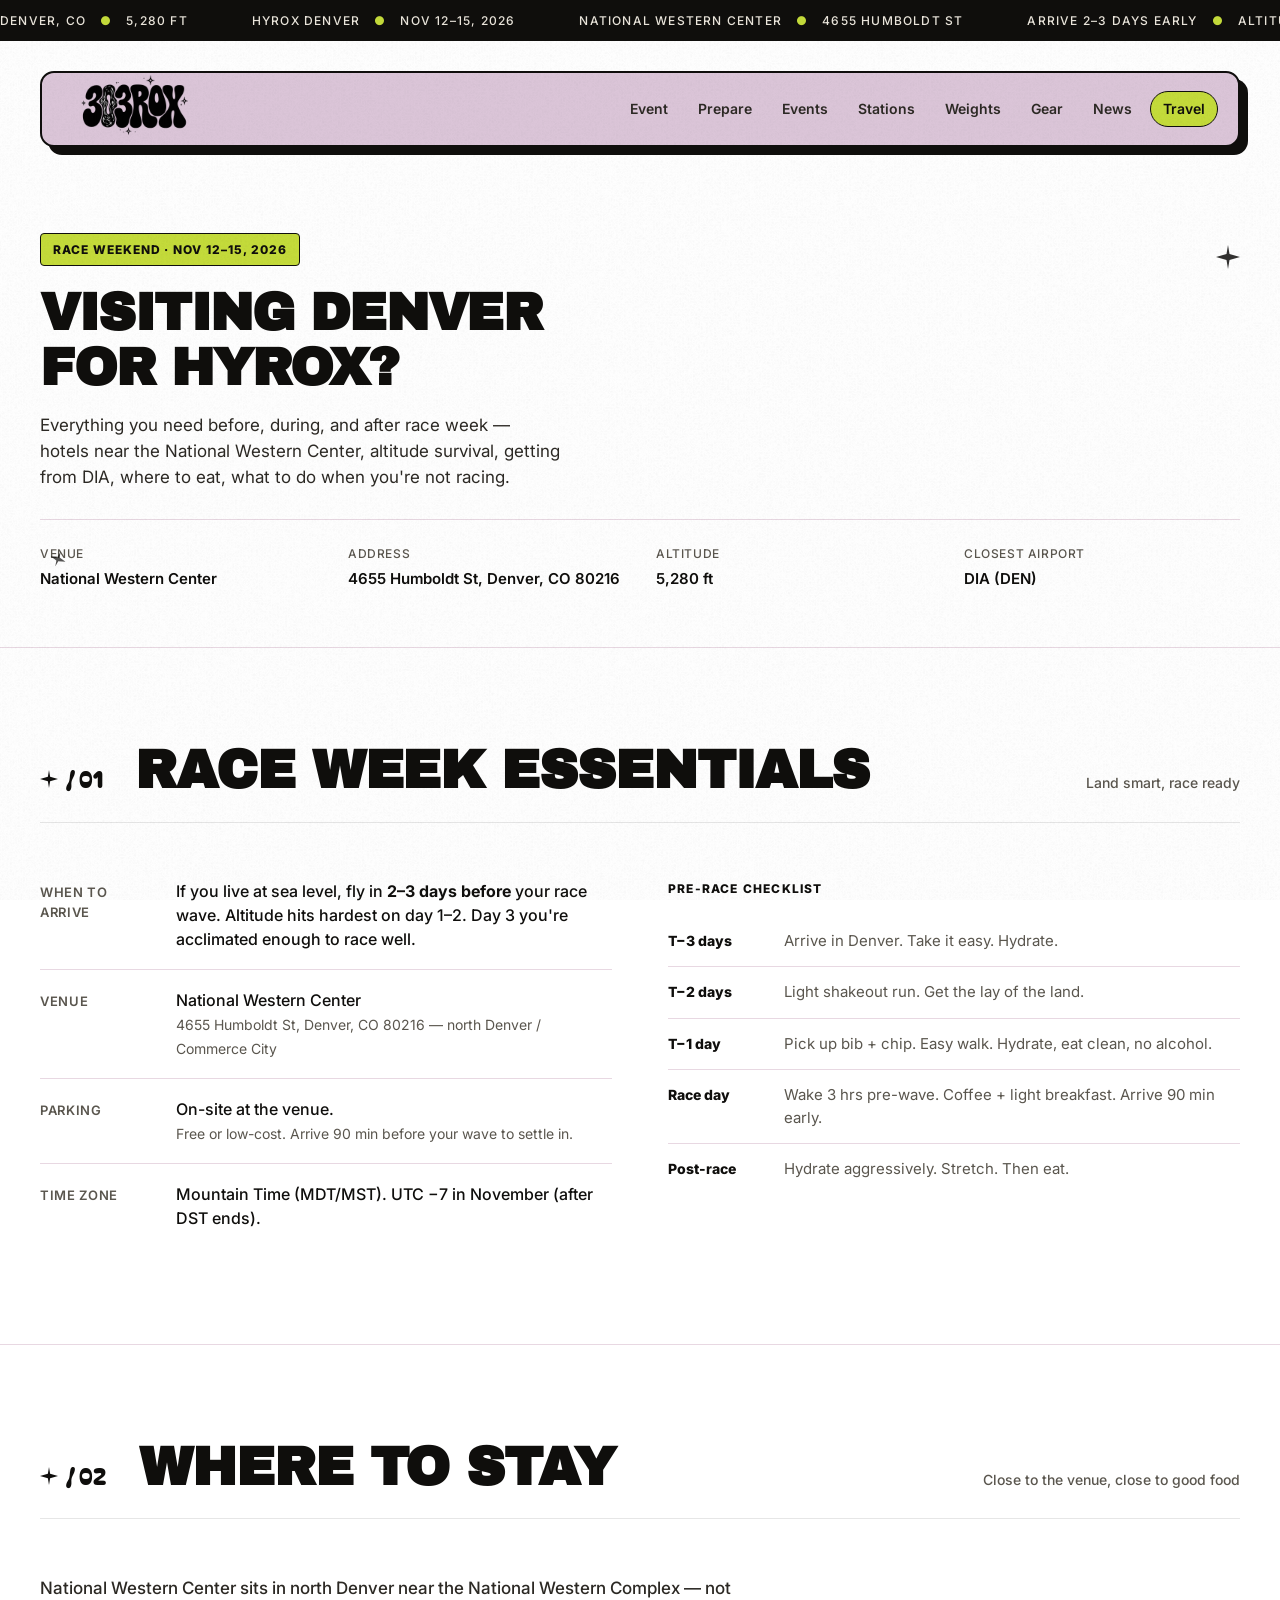
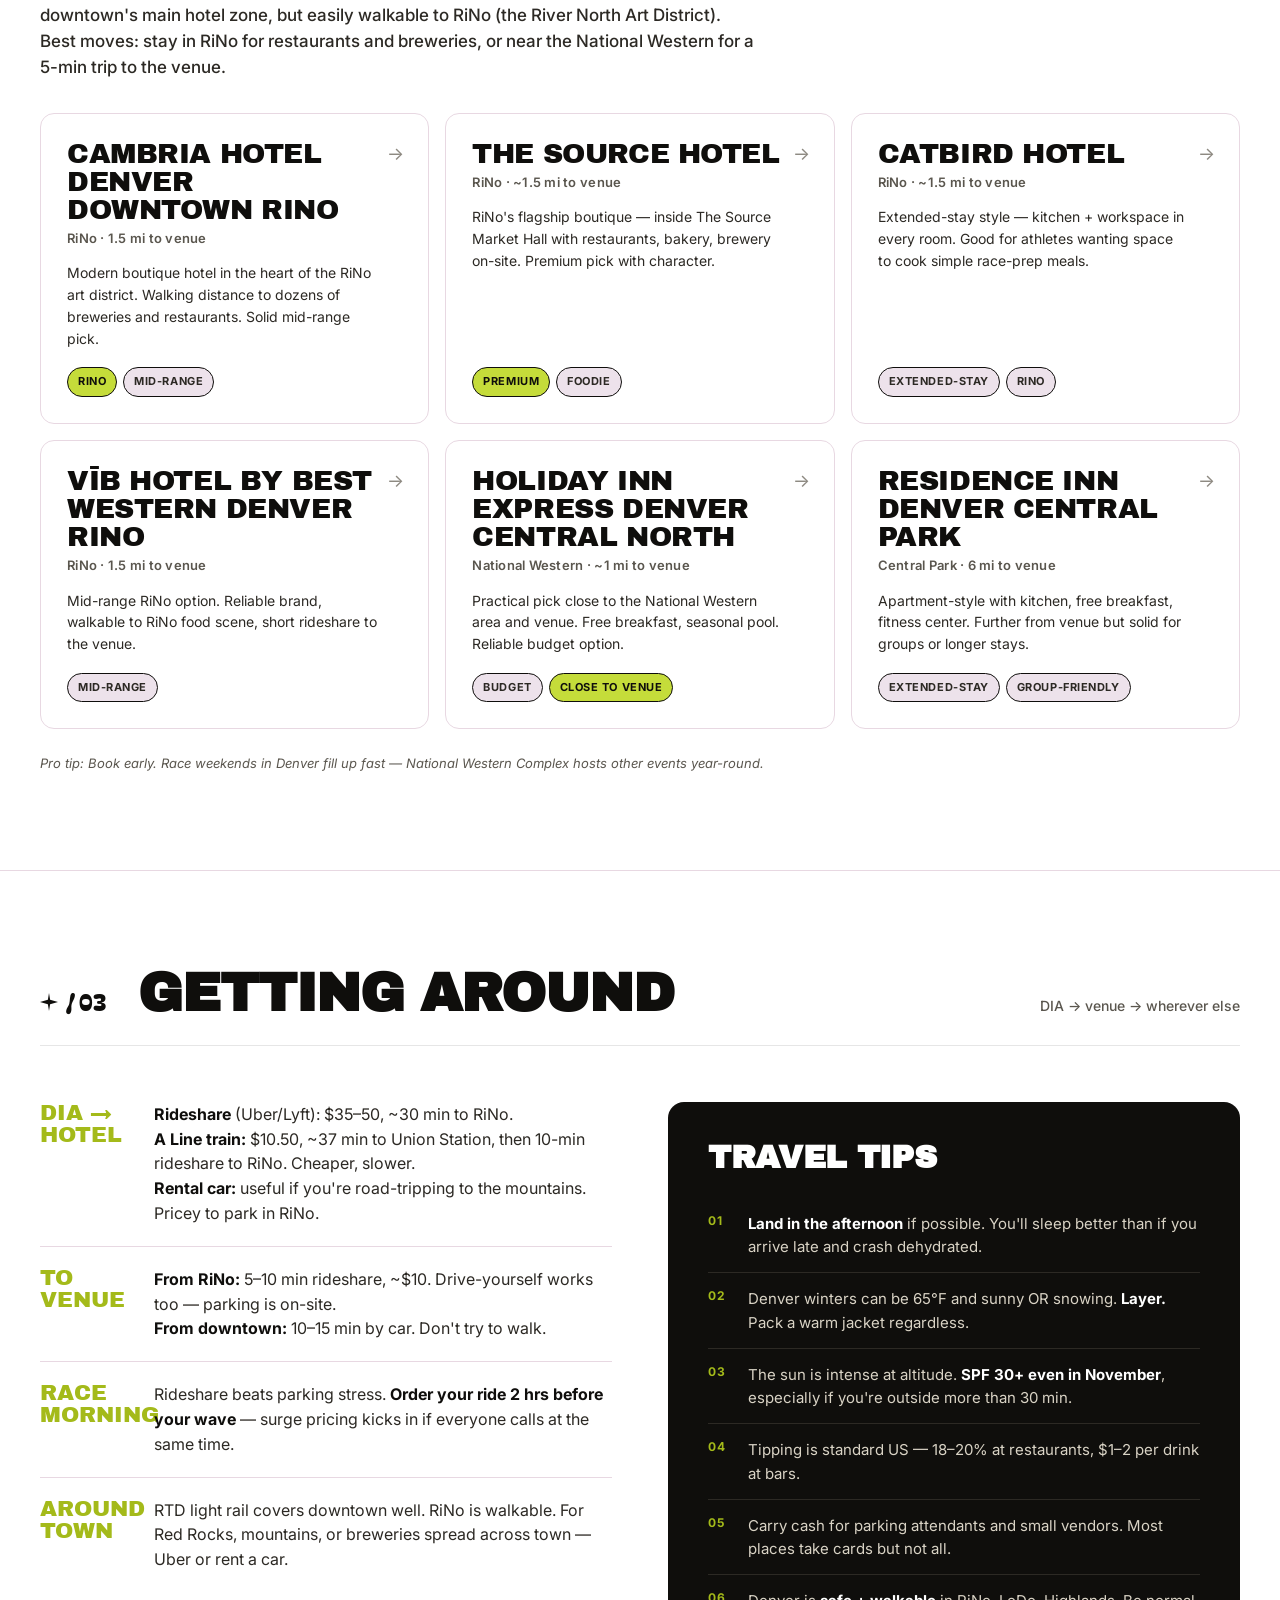
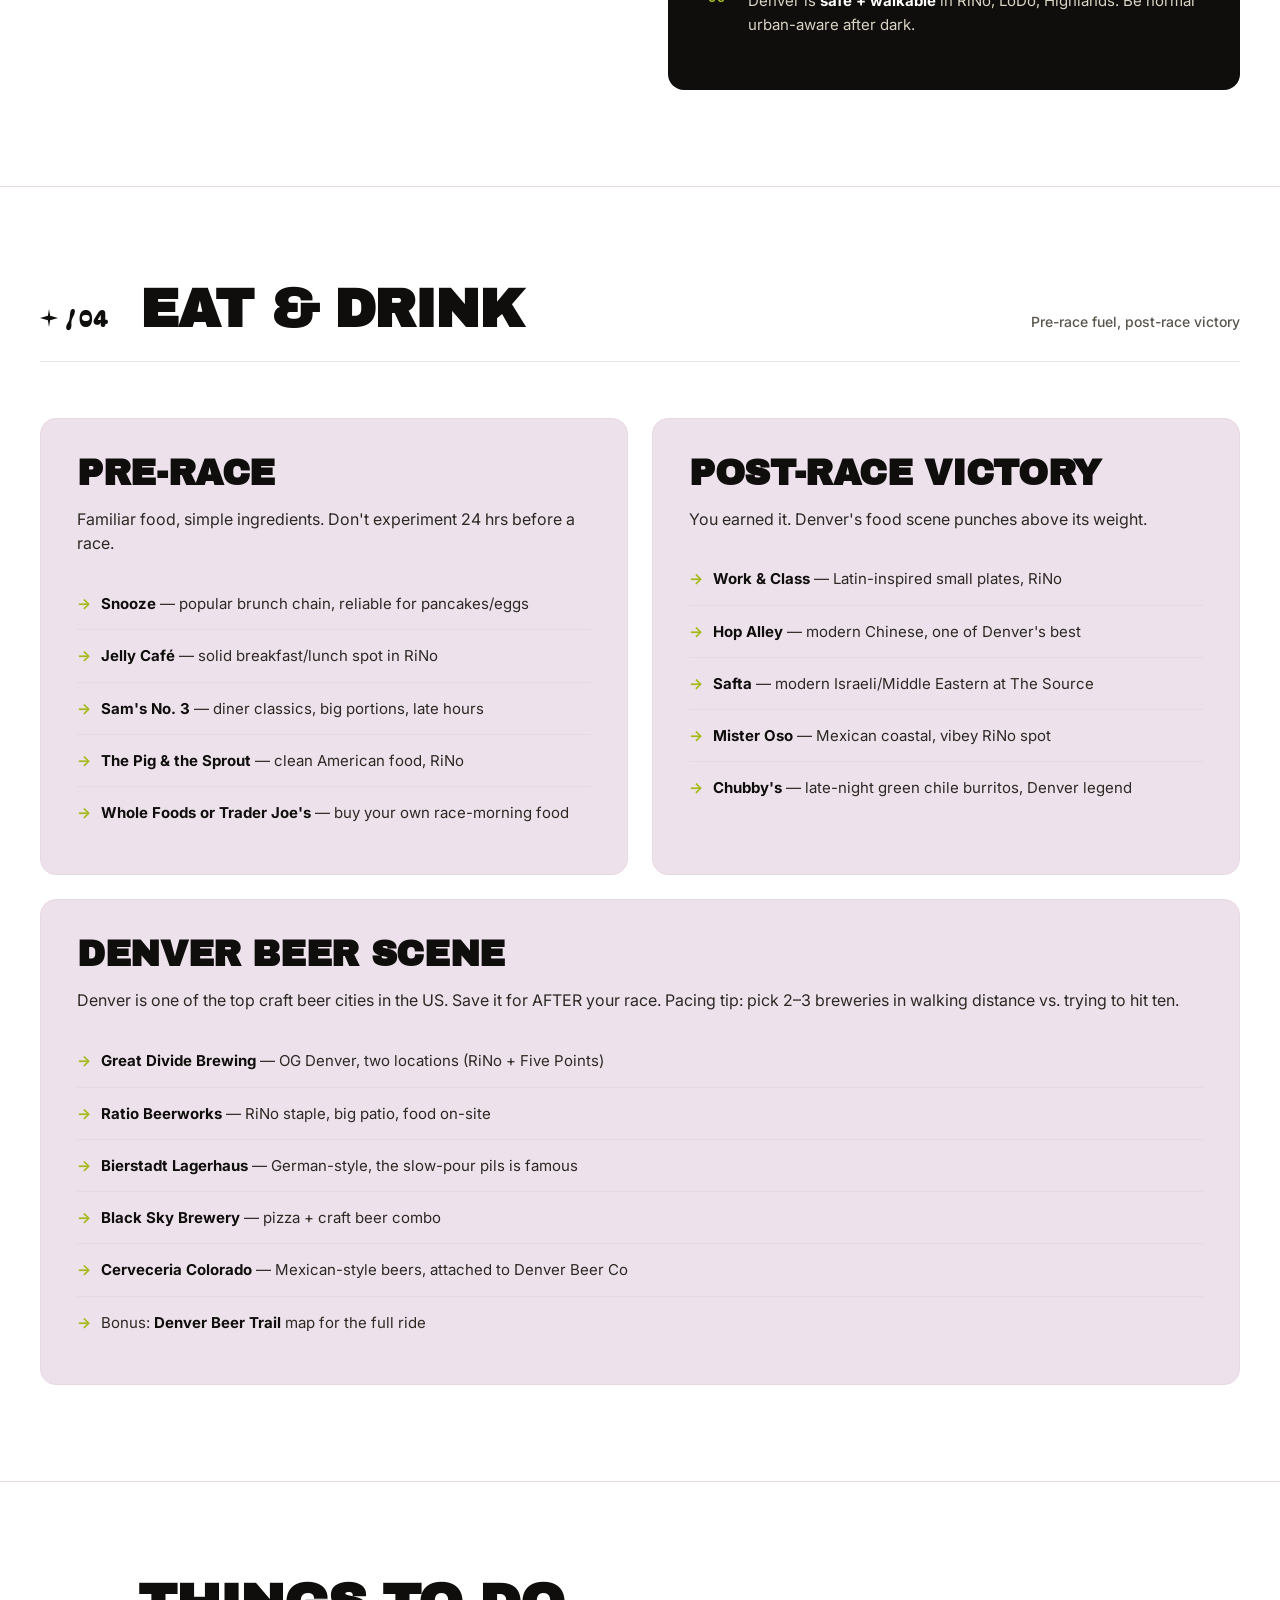
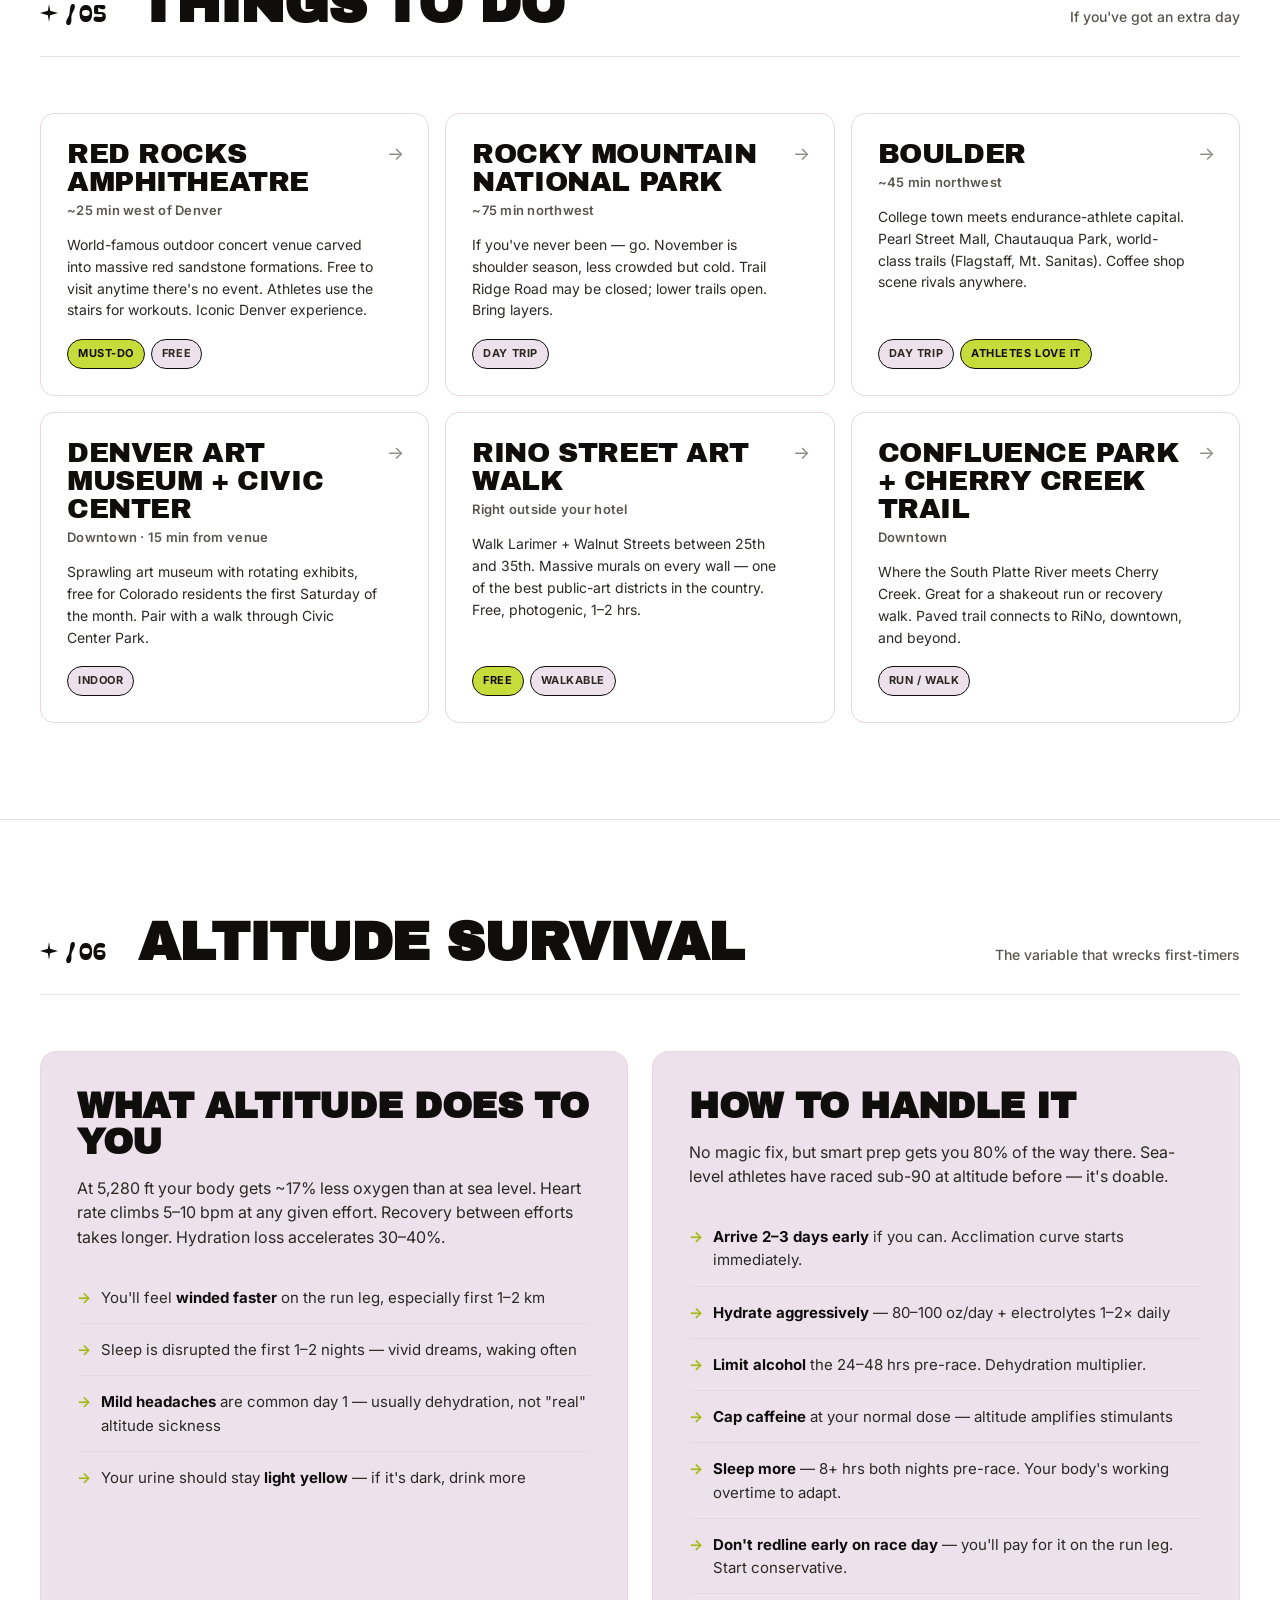
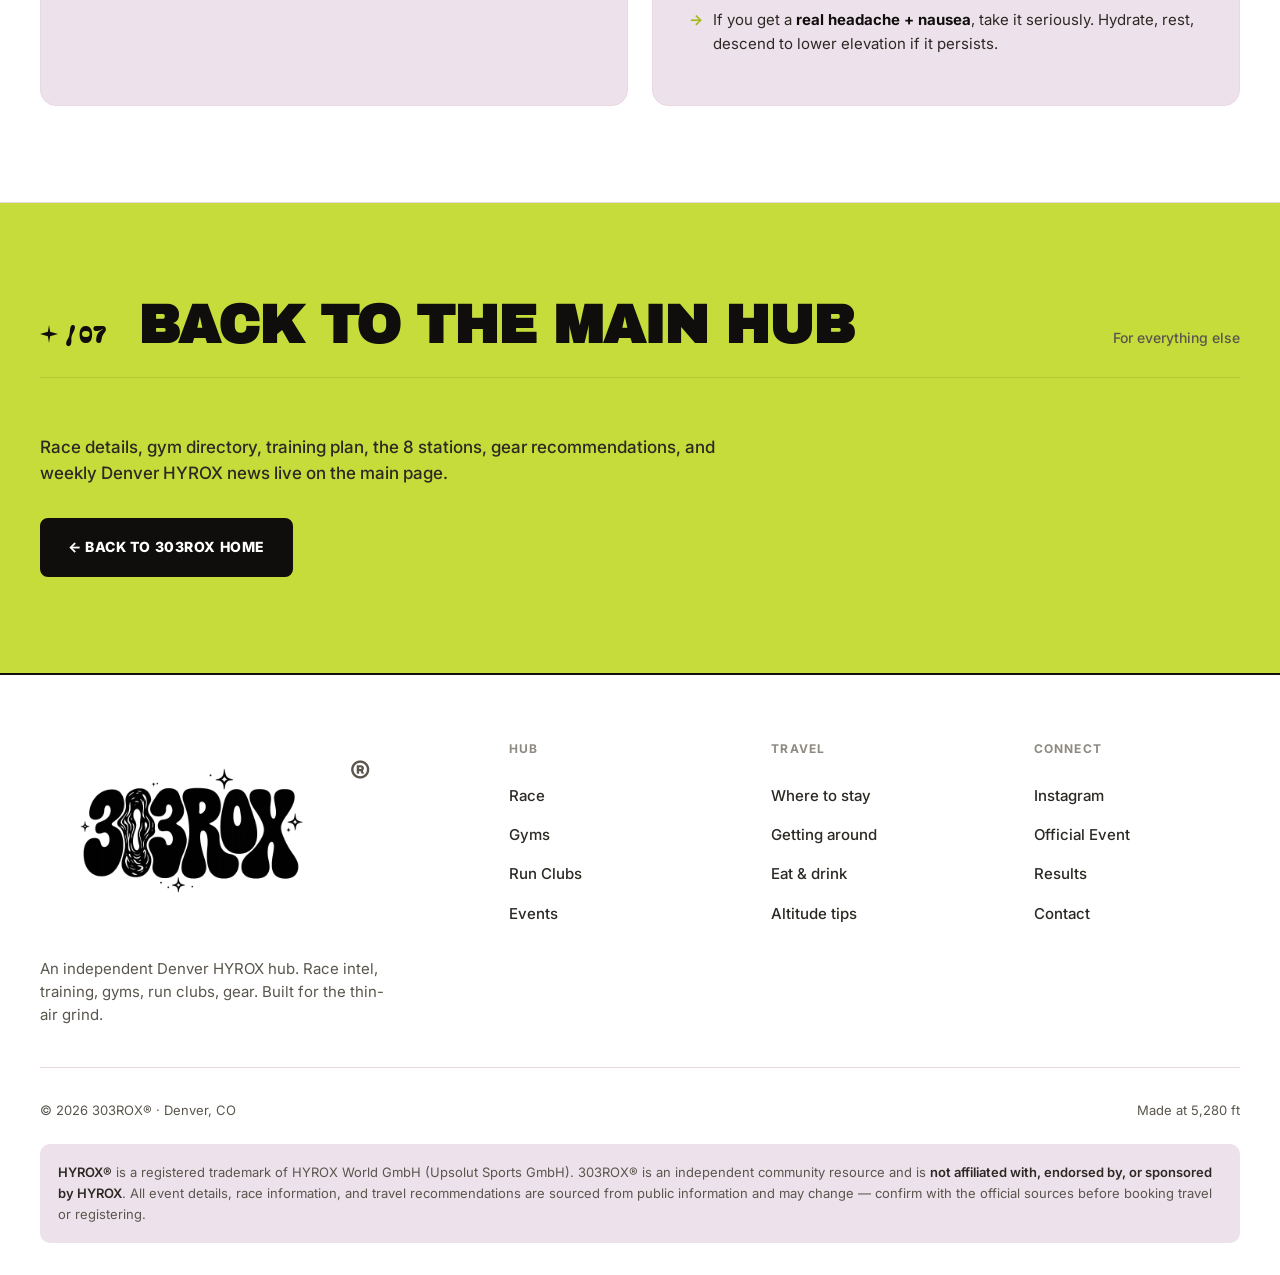
==== travel.html @ 4c5c3038 "merge ticker to one line, logo breaks out of nav box, mobile goes full-width" ====
<!DOCTYPE html>
<html lang="en">
<head>
<meta charset="UTF-8">
<meta name="viewport" content="width=device-width, initial-scale=1.0">

<!-- PRIMARY SEO -->
<title>HYROX Denver travel guide — hotels, food, altitude tips | 303ROX®</title>
<meta name="description" content="Traveling to Denver for HYROX Nov 12–15, 2026? Where to stay near National Western Center, getting from DIA, altitude survival tips, restaurants, and things to do.">
<meta name="keywords" content="HYROX Denver hotels, HYROX Denver travel, National Western Center hotels, Denver altitude tips, things to do Denver HYROX, where to stay HYROX Denver, RiNo hotels, Denver travel guide HYROX">
<meta name="author" content="303ROX">
<meta name="robots" content="index, follow, max-image-preview:large">
<link rel="canonical" href="https://303rox.com/travel.html">

<!-- OPEN GRAPH -->
<meta property="og:type" content="article">
<meta property="og:site_name" content="303ROX">
<meta property="og:title" content="HYROX Denver travel guide — hotels, altitude tips, things to do">
<meta property="og:description" content="Traveling to Denver for HYROX Nov 12–15, 2026? Where to stay, how to get around, altitude survival, restaurants, and what to do in your downtime.">
<meta property="og:url" content="https://303rox.com/travel.html">
<meta property="og:image" content="https://303rox.com/og-image-v2.png">
<meta property="og:image:width" content="1200">
<meta property="og:image:height" content="630">
<meta property="og:image:type" content="image/png">
<meta property="og:locale" content="en_US">

<!-- TWITTER CARD -->
<meta name="twitter:card" content="summary_large_image">
<meta name="twitter:title" content="HYROX Denver travel guide — 303ROX">
<meta name="twitter:description" content="Hotels, altitude tips, getting from DIA, restaurants, things to do for HYROX Denver Nov 12–15, 2026.">
<meta name="twitter:image" content="https://303rox.com/og-image-v2.png">

<!-- FAVICON -->
<link rel="icon" type="image/png" sizes="32x32" href="/favicon-32.png">
<link rel="icon" type="image/png" sizes="512x512" href="/favicon-512.png">
<link rel="icon" type="image/x-icon" href="/favicon.ico">
<link rel="apple-touch-icon" sizes="180x180" href="/apple-touch-icon.png">
<meta name="theme-color" content="#dcc6d9">

<link rel="preconnect" href="https://fonts.googleapis.com">
<link rel="preconnect" href="https://fonts.gstatic.com" crossorigin>
<link href="https://fonts.googleapis.com/css2?family=Anton&family=Archivo+Black&family=Bagel+Fat+One&family=Inter:wght@400;500;600;700;800;900&display=swap" rel="stylesheet">
<link rel="stylesheet" href="styles.css">
</head>
<body>

<!-- ============ TICKER (single scrolling bar — tagline, updated, marketing) ============ -->
<div class="ticker">
  <div class="ticker-track">
    <span class="ticker-item">DENVER, CO <span class="ticker-dot">●</span> 5,280 FT</span>
    <span class="ticker-item">HYROX DENVER <span class="ticker-dot">●</span> NOV 12–15, 2026</span>
    <span class="ticker-item">NATIONAL WESTERN CENTER <span class="ticker-dot">●</span> 4655 HUMBOLDT ST</span>
    <span class="ticker-item">ARRIVE 2–3 DAYS EARLY <span class="ticker-dot">●</span> ALTITUDE TRAINING</span>
    <span class="ticker-item">TICKETS ON SALE NOW <span class="ticker-dot">●</span> STILL AVAILABLE</span>
    <span class="ticker-item">UPDATED <span class="last-updated">MAY 20, 2026</span></span>
    <span class="ticker-item">DENVER, CO <span class="ticker-dot">●</span> 5,280 FT</span>
    <span class="ticker-item">HYROX DENVER <span class="ticker-dot">●</span> NOV 12–15, 2026</span>
    <span class="ticker-item">NATIONAL WESTERN CENTER <span class="ticker-dot">●</span> 4655 HUMBOLDT ST</span>
    <span class="ticker-item">ARRIVE 2–3 DAYS EARLY <span class="ticker-dot">●</span> ALTITUDE TRAINING</span>
    <span class="ticker-item">TICKETS ON SALE NOW <span class="ticker-dot">●</span> STILL AVAILABLE</span>
    <span class="ticker-item">UPDATED <span class="last-updated">MAY 20, 2026</span></span>
  </div>
</div>

<!-- ============ NAVBAR (boxed, with logo on left) ============ -->
<div class="subnav-frame">
  <nav class="subnav">
    <a href="/" class="nav-logo" aria-label="303ROX home">
      <img src="303rox-logo-fixed-black-clean.png" alt="303ROX">
    </a>
    <div class="nav-links">
      <a href="/#event">Event</a>
      <a href="/#prepare">Prepare</a>
      <a href="/#events">Events</a>
      <a href="/#stations">Stations</a>
      <a href="/#weights">Weights</a>
      <a href="/#gear">Gear</a>
      <a href="/#news">News</a>
      <a href="/travel.html" class="nav-travel">Travel</a>
    </div>
  </nav>
</div>

<!-- ============ HERO ============ -->
<section class="hero" id="top">
  <div class="hero-grid" style="grid-template-columns: 1fr;">
    <div>
      <div class="eyebrow">Race Weekend · Nov 12–15, 2026</div>
      <h1 class="hero-title">Visiting Denver<br>for HYROX?</h1>
      <p class="hero-lead">Everything you need before, during, and after race week — hotels near the National Western Center, altitude survival, getting from DIA, where to eat, what to do when you're not racing.</p>
      <div class="hero-meta">
        <div class="hero-meta-item">
          <span class="hero-meta-label">Venue</span>
          <span class="hero-meta-value">National Western Center</span>
        </div>
        <div class="hero-meta-item">
          <span class="hero-meta-label">Address</span>
          <span class="hero-meta-value">4655 Humboldt St, Denver, CO 80216</span>
        </div>
        <div class="hero-meta-item">
          <span class="hero-meta-label">Altitude</span>
          <span class="hero-meta-value">5,280 ft</span>
        </div>
        <div class="hero-meta-item">
          <span class="hero-meta-label">Closest airport</span>
          <span class="hero-meta-value">DIA (DEN)</span>
        </div>
      </div>
    </div>
  </div>
</section>

<!-- ============ RACE WEEK ESSENTIALS ============ -->
<section id="essentials">
  <div class="container">
    <div class="section-head">
      <div class="section-num">/ 01</div>
      <h2 class="section-title">Race week essentials</h2>
      <div class="section-sub">Land smart, race ready</div>
    </div>

    <div class="race-grid">
      <div class="race-info">
        <div class="race-info-row">
          <div class="race-info-label">When to arrive</div>
          <div class="race-info-value">If you live at sea level, fly in <strong>2–3 days before</strong> your race wave. Altitude hits hardest on day 1–2. Day 3 you're acclimated enough to race well.</div>
        </div>
        <div class="race-info-row">
          <div class="race-info-label">Venue</div>
          <div class="race-info-value">National Western Center<br><span class="light">4655 Humboldt St, Denver, CO 80216 — north Denver / Commerce City</span></div>
        </div>
        <div class="race-info-row">
          <div class="race-info-label">Parking</div>
          <div class="race-info-value">On-site at the venue.<br><span class="light">Free or low-cost. Arrive 90 min before your wave to settle in.</span></div>
        </div>
        <div class="race-info-row">
          <div class="race-info-label">Time zone</div>
          <div class="race-info-value">Mountain Time (MDT/MST). UTC −7 in November (after DST ends).</div>
        </div>
      </div>
      <div>
        <div class="schedule-head">Pre-race checklist</div>
        <div class="schedule-row"><div class="schedule-date">T−3 days</div><div class="schedule-content">Arrive in Denver. Take it easy. Hydrate.</div></div>
        <div class="schedule-row"><div class="schedule-date">T−2 days</div><div class="schedule-content">Light shakeout run. Get the lay of the land.</div></div>
        <div class="schedule-row"><div class="schedule-date">T−1 day</div><div class="schedule-content">Pick up bib + chip. Easy walk. Hydrate, eat clean, no alcohol.</div></div>
        <div class="schedule-row"><div class="schedule-date">Race day</div><div class="schedule-content">Wake 3 hrs pre-wave. Coffee + light breakfast. Arrive 90 min early.</div></div>
        <div class="schedule-row"><div class="schedule-date">Post-race</div><div class="schedule-content">Hydrate aggressively. Stretch. Then eat.</div></div>
      </div>
    </div>
  </div>
</section>

<!-- ============ HOTELS ============ -->
<section id="hotels">
  <div class="container">
    <div class="section-head">
      <div class="section-num">/ 02</div>
      <h2 class="section-title">Where to stay</h2>
      <div class="section-sub">Close to the venue, close to good food</div>
    </div>

    <p class="submit-lead">National Western Center sits in north Denver near the National Western Complex — not downtown's main hotel zone, but easily walkable to RiNo (the River North Art District). Best moves: stay in RiNo for restaurants and breweries, or near the National Western for a 5-min trip to the venue.</p>

    <div class="directory">
      <a class="directory-row" href="https://www.cambriaderindenver.com/" target="_blank" rel="noopener">
        <div class="directory-num">01</div>
        <div><div class="directory-name">Cambria Hotel Denver Downtown RiNo</div></div>
        <div class="directory-area">RiNo · 1.5 mi to venue</div>
        <div class="directory-desc">Modern boutique hotel in the heart of the RiNo art district. Walking distance to dozens of breweries and restaurants. Solid mid-range pick.</div>
        <div class="directory-badges"><span class="tag tag-accent">RiNo</span><span class="tag">Mid-range</span></div>
        <div class="arrow">→</div>
      </a>
      <a class="directory-row" href="https://thesourcehotel.com/" target="_blank" rel="noopener">
        <div class="directory-num">02</div>
        <div><div class="directory-name">The Source Hotel</div></div>
        <div class="directory-area">RiNo · ~1.5 mi to venue</div>
        <div class="directory-desc">RiNo's flagship boutique — inside The Source Market Hall with restaurants, bakery, brewery on-site. Premium pick with character.</div>
        <div class="directory-badges"><span class="tag tag-accent">Premium</span><span class="tag">Foodie</span></div>
        <div class="arrow">→</div>
      </a>
      <a class="directory-row" href="https://www.catbirdhotel.com/" target="_blank" rel="noopener">
        <div class="directory-num">03</div>
        <div><div class="directory-name">Catbird Hotel</div></div>
        <div class="directory-area">RiNo · ~1.5 mi to venue</div>
        <div class="directory-desc">Extended-stay style — kitchen + workspace in every room. Good for athletes wanting space to cook simple race-prep meals.</div>
        <div class="directory-badges"><span class="tag">Extended-stay</span><span class="tag">RiNo</span></div>
        <div class="arrow">→</div>
      </a>
      <a class="directory-row" href="https://www.bestwestern.com/" target="_blank" rel="noopener">
        <div class="directory-num">04</div>
        <div><div class="directory-name">Vīb Hotel by Best Western Denver RiNo</div></div>
        <div class="directory-area">RiNo · 1.5 mi to venue</div>
        <div class="directory-desc">Mid-range RiNo option. Reliable brand, walkable to RiNo food scene, short rideshare to the venue.</div>
        <div class="directory-badges"><span class="tag">Mid-range</span></div>
        <div class="arrow">→</div>
      </a>
      <a class="directory-row" href="https://www.ihg.com/" target="_blank" rel="noopener">
        <div class="directory-num">05</div>
        <div><div class="directory-name">Holiday Inn Express Denver Central North</div></div>
        <div class="directory-area">National Western · ~1 mi to venue</div>
        <div class="directory-desc">Practical pick close to the National Western area and venue. Free breakfast, seasonal pool. Reliable budget option.</div>
        <div class="directory-badges"><span class="tag">Budget</span><span class="tag tag-accent">Close to venue</span></div>
        <div class="arrow">→</div>
      </a>
      <a class="directory-row" href="https://www.marriott.com/" target="_blank" rel="noopener">
        <div class="directory-num">06</div>
        <div><div class="directory-name">Residence Inn Denver Central Park</div></div>
        <div class="directory-area">Central Park · 6 mi to venue</div>
        <div class="directory-desc">Apartment-style with kitchen, free breakfast, fitness center. Further from venue but solid for groups or longer stays.</div>
        <div class="directory-badges"><span class="tag">Extended-stay</span><span class="tag">Group-friendly</span></div>
        <div class="arrow">→</div>
      </a>
    </div>
    <p class="submit-fineprint" style="margin-top:24px;">Pro tip: Book early. Race weekends in Denver fill up fast — National Western Complex hosts other events year-round.</p>
  </div>
</section>

<!-- ============ GETTING AROUND ============ -->
<section id="transit">
  <div class="container">
    <div class="section-head">
      <div class="section-num">/ 03</div>
      <h2 class="section-title">Getting around</h2>
      <div class="section-sub">DIA → venue → wherever else</div>
    </div>

    <div class="plan-grid">
      <div>
        <div class="plan-row">
          <div class="plan-week">DIA → Hotel</div>
          <div class="plan-content"><strong>Rideshare</strong> (Uber/Lyft): $35–50, ~30 min to RiNo.<br><strong>A Line train:</strong> $10.50, ~37 min to Union Station, then 10-min rideshare to RiNo. Cheaper, slower.<br><strong>Rental car:</strong> useful if you're road-tripping to the mountains. Pricey to park in RiNo.</div>
        </div>
        <div class="plan-row">
          <div class="plan-week">To venue</div>
          <div class="plan-content"><strong>From RiNo:</strong> 5–10 min rideshare, ~$10. Drive-yourself works too — parking is on-site.<br><strong>From downtown:</strong> 10–15 min by car. Don't try to walk.</div>
        </div>
        <div class="plan-row">
          <div class="plan-week">Race morning</div>
          <div class="plan-content">Rideshare beats parking stress. <strong>Order your ride 2 hrs before your wave</strong> — surge pricing kicks in if everyone calls at the same time.</div>
        </div>
        <div class="plan-row">
          <div class="plan-week">Around town</div>
          <div class="plan-content">RTD light rail covers downtown well. RiNo is walkable. For Red Rocks, mountains, or breweries spread across town — Uber or rent a car.</div>
        </div>
      </div>
      <div class="tips">
        <h3>Travel tips</h3>
        <ol>
          <li><strong>Land in the afternoon</strong> if possible. You'll sleep better than if you arrive late and crash dehydrated.</li>
          <li>Denver winters can be 65°F and sunny OR snowing. <strong>Layer.</strong> Pack a warm jacket regardless.</li>
          <li>The sun is intense at altitude. <strong>SPF 30+ even in November</strong>, especially if you're outside more than 30 min.</li>
          <li>Tipping is standard US — 18–20% at restaurants, $1–2 per drink at bars.</li>
          <li>Carry cash for parking attendants and small vendors. Most places take cards but not all.</li>
          <li>Denver is <strong>safe + walkable</strong> in RiNo, LoDo, Highlands. Be normal urban-aware after dark.</li>
        </ol>
      </div>
    </div>
  </div>
</section>

<!-- ============ FOOD ============ -->
<section id="food">
  <div class="container">
    <div class="section-head">
      <div class="section-num">/ 04</div>
      <h2 class="section-title">Eat &amp; drink</h2>
      <div class="section-sub">Pre-race fuel, post-race victory</div>
    </div>

    <div class="gear-grid">
      <div class="gear-block">
        <h3 class="gear-heading">Pre-race</h3>
        <p class="gear-lead">Familiar food, simple ingredients. Don't experiment 24 hrs before a race.</p>
        <ul class="gear-list">
          <li><strong>Snooze</strong> — popular brunch chain, reliable for pancakes/eggs</li>
          <li><strong>Jelly Café</strong> — solid breakfast/lunch spot in RiNo</li>
          <li><strong>Sam's No. 3</strong> — diner classics, big portions, late hours</li>
          <li><strong>The Pig &amp; the Sprout</strong> — clean American food, RiNo</li>
          <li><strong>Whole Foods or Trader Joe's</strong> — buy your own race-morning food</li>
        </ul>
      </div>
      <div class="gear-block">
        <h3 class="gear-heading">Post-race victory</h3>
        <p class="gear-lead">You earned it. Denver's food scene punches above its weight.</p>
        <ul class="gear-list">
          <li><strong>Work &amp; Class</strong> — Latin-inspired small plates, RiNo</li>
          <li><strong>Hop Alley</strong> — modern Chinese, one of Denver's best</li>
          <li><strong>Safta</strong> — modern Israeli/Middle Eastern at The Source</li>
          <li><strong>Mister Oso</strong> — Mexican coastal, vibey RiNo spot</li>
          <li><strong>Chubby's</strong> — late-night green chile burritos, Denver legend</li>
        </ul>
      </div>
      <div class="gear-block gear-block-wide">
        <h3 class="gear-heading">Denver beer scene</h3>
        <p class="gear-lead">Denver is one of the top craft beer cities in the US. Save it for AFTER your race. Pacing tip: pick 2–3 breweries in walking distance vs. trying to hit ten.</p>
        <ul class="gear-list">
          <li><strong>Great Divide Brewing</strong> — OG Denver, two locations (RiNo + Five Points)</li>
          <li><strong>Ratio Beerworks</strong> — RiNo staple, big patio, food on-site</li>
          <li><strong>Bierstadt Lagerhaus</strong> — German-style, the slow-pour pils is famous</li>
          <li><strong>Black Sky Brewery</strong> — pizza + craft beer combo</li>
          <li><strong>Cerveceria Colorado</strong> — Mexican-style beers, attached to Denver Beer Co</li>
          <li>Bonus: <strong>Denver Beer Trail</strong> map for the full ride</li>
        </ul>
      </div>
    </div>
  </div>
</section>

<!-- ============ THINGS TO DO ============ -->
<section id="things">
  <div class="container">
    <div class="section-head">
      <div class="section-num">/ 05</div>
      <h2 class="section-title">Things to do</h2>
      <div class="section-sub">If you've got an extra day</div>
    </div>

    <div class="directory">
      <a class="directory-row" href="https://www.redrocksonline.com/" target="_blank" rel="noopener">
        <div class="directory-num">01</div>
        <div><div class="directory-name">Red Rocks Amphitheatre</div></div>
        <div class="directory-area">~25 min west of Denver</div>
        <div class="directory-desc">World-famous outdoor concert venue carved into massive red sandstone formations. Free to visit anytime there's no event. Athletes use the stairs for workouts. Iconic Denver experience.</div>
        <div class="directory-badges"><span class="tag tag-accent">Must-do</span><span class="tag">Free</span></div>
        <div class="arrow">→</div>
      </a>
      <a class="directory-row" href="https://www.nps.gov/romo/" target="_blank" rel="noopener">
        <div class="directory-num">02</div>
        <div><div class="directory-name">Rocky Mountain National Park</div></div>
        <div class="directory-area">~75 min northwest</div>
        <div class="directory-desc">If you've never been — go. November is shoulder season, less crowded but cold. Trail Ridge Road may be closed; lower trails open. Bring layers.</div>
        <div class="directory-badges"><span class="tag">Day trip</span></div>
        <div class="arrow">→</div>
      </a>
      <a class="directory-row" href="https://www.bouldercoloradousa.com/" target="_blank" rel="noopener">
        <div class="directory-num">03</div>
        <div><div class="directory-name">Boulder</div></div>
        <div class="directory-area">~45 min northwest</div>
        <div class="directory-desc">College town meets endurance-athlete capital. Pearl Street Mall, Chautauqua Park, world-class trails (Flagstaff, Mt. Sanitas). Coffee shop scene rivals anywhere.</div>
        <div class="directory-badges"><span class="tag">Day trip</span><span class="tag tag-accent">Athletes love it</span></div>
        <div class="arrow">→</div>
      </a>
      <a class="directory-row" href="https://www.denver.org/things-to-do/itineraries/best-of-denver-in-a-day/" target="_blank" rel="noopener">
        <div class="directory-num">04</div>
        <div><div class="directory-name">Denver Art Museum + Civic Center</div></div>
        <div class="directory-area">Downtown · 15 min from venue</div>
        <div class="directory-desc">Sprawling art museum with rotating exhibits, free for Colorado residents the first Saturday of the month. Pair with a walk through Civic Center Park.</div>
        <div class="directory-badges"><span class="tag">Indoor</span></div>
        <div class="arrow">→</div>
      </a>
      <a class="directory-row" href="https://www.denver.org/" target="_blank" rel="noopener">
        <div class="directory-num">05</div>
        <div><div class="directory-name">RiNo street art walk</div></div>
        <div class="directory-area">Right outside your hotel</div>
        <div class="directory-desc">Walk Larimer + Walnut Streets between 25th and 35th. Massive murals on every wall — one of the best public-art districts in the country. Free, photogenic, 1–2 hrs.</div>
        <div class="directory-badges"><span class="tag tag-accent">Free</span><span class="tag">Walkable</span></div>
        <div class="arrow">→</div>
      </a>
      <a class="directory-row" href="https://www.confluencepark.com/" target="_blank" rel="noopener">
        <div class="directory-num">06</div>
        <div><div class="directory-name">Confluence Park + Cherry Creek Trail</div></div>
        <div class="directory-area">Downtown</div>
        <div class="directory-desc">Where the South Platte River meets Cherry Creek. Great for a shakeout run or recovery walk. Paved trail connects to RiNo, downtown, and beyond.</div>
        <div class="directory-badges"><span class="tag">Run / walk</span></div>
        <div class="arrow">→</div>
      </a>
    </div>
  </div>
</section>

<!-- ============ ALTITUDE SURVIVAL ============ -->
<section id="altitude">
  <div class="container">
    <div class="section-head">
      <div class="section-num">/ 06</div>
      <h2 class="section-title">Altitude survival</h2>
      <div class="section-sub">The variable that wrecks first-timers</div>
    </div>

    <div class="gear-grid">
      <div class="gear-block">
        <h3 class="gear-heading">What altitude does to you</h3>
        <p class="gear-lead">At 5,280 ft your body gets ~17% less oxygen than at sea level. Heart rate climbs 5–10 bpm at any given effort. Recovery between efforts takes longer. Hydration loss accelerates 30–40%.</p>
        <ul class="gear-list">
          <li>You'll feel <strong>winded faster</strong> on the run leg, especially first 1–2 km</li>
          <li>Sleep is disrupted the first 1–2 nights — vivid dreams, waking often</li>
          <li><strong>Mild headaches</strong> are common day 1 — usually dehydration, not "real" altitude sickness</li>
          <li>Your urine should stay <strong>light yellow</strong> — if it's dark, drink more</li>
        </ul>
      </div>
      <div class="gear-block">
        <h3 class="gear-heading">How to handle it</h3>
        <p class="gear-lead">No magic fix, but smart prep gets you 80% of the way there. Sea-level athletes have raced sub-90 at altitude before — it's doable.</p>
        <ul class="gear-list">
          <li><strong>Arrive 2–3 days early</strong> if you can. Acclimation curve starts immediately.</li>
          <li><strong>Hydrate aggressively</strong> — 80–100 oz/day + electrolytes 1–2× daily</li>
          <li><strong>Limit alcohol</strong> the 24–48 hrs pre-race. Dehydration multiplier.</li>
          <li><strong>Cap caffeine</strong> at your normal dose — altitude amplifies stimulants</li>
          <li><strong>Sleep more</strong> — 8+ hrs both nights pre-race. Your body's working overtime to adapt.</li>
          <li><strong>Don't redline early on race day</strong> — you'll pay for it on the run leg. Start conservative.</li>
          <li>If you get a <strong>real headache + nausea</strong>, take it seriously. Hydrate, rest, descend to lower elevation if it persists.</li>
        </ul>
      </div>
    </div>
  </div>
</section>

<!-- ============ BACK HOME ============ -->
<section id="back" style="background: var(--lime); border-bottom: 2px solid var(--ink);">
  <div class="container">
    <div class="section-head">
      <div class="section-num">/ 07</div>
      <h2 class="section-title">Back to the main hub</h2>
      <div class="section-sub">For everything else</div>
    </div>
    <p class="submit-lead">Race details, gym directory, training plan, the 8 stations, gear recommendations, and weekly Denver HYROX news live on the main page.</p>
    <a href="/" class="submit-btn" style="display:inline-block; text-decoration:none;">← Back to 303ROX home</a>
  </div>
</section>

<!-- ============ FOOTER ============ -->
<footer class="footer">
  <div class="footer-grid">
    <div>
      <div class="footer-logo">
        <img src="303rox-logo-fixed-black-clean.png" alt="303ROX">
        <span class="reg">®</span>
      </div>
      <p class="footer-tagline">An independent Denver HYROX hub. Race intel, training, gyms, run clubs, gear. Built for the thin-air grind.</p>
    </div>
    <div class="footer-col">
      <h4>Hub</h4>
      <ul>
        <li><a href="/#race">Race</a></li>
        <li><a href="/#gyms">Gyms</a></li>
        <li><a href="/#clubs">Run Clubs</a></li>
        <li><a href="/#events">Events</a></li>
      </ul>
    </div>
    <div class="footer-col">
      <h4>Travel</h4>
      <ul>
        <li><a href="#hotels">Where to stay</a></li>
        <li><a href="#transit">Getting around</a></li>
        <li><a href="#food">Eat &amp; drink</a></li>
        <li><a href="#altitude">Altitude tips</a></li>
      </ul>
    </div>
    <div class="footer-col">
      <h4>Connect</h4>
      <ul>
        <li><a href="https://www.instagram.com/clear.vsn/" target="_blank" rel="noopener">Instagram</a></li>
        <li><a href="https://hyrox.com/event/hyrox-denver/" target="_blank" rel="noopener">Official Event</a></li>
        <li><a href="https://results.hyrox.com/" target="_blank" rel="noopener">Results</a></li>
        <li><a href="mailto:hello@303rox.com">Contact</a></li>
      </ul>
    </div>
  </div>
  <div class="footer-bottom">
    <div>© 2026 303ROX® · Denver, CO</div>
    <div>Made at 5,280 ft</div>
  </div>
  <div class="disclaimer">
    <strong>HYROX®</strong> is a registered trademark of HYROX World GmbH (Upsolut Sports GmbH). 303ROX® is an independent community resource and is <strong>not affiliated with, endorsed by, or sponsored by HYROX</strong>. All event details, race information, and travel recommendations are sourced from public information and may change — confirm with the official sources before booking travel or registering.
  </div>
</footer>

<script>
// Last-updated stamp — pulls from the file's Last-Modified header, populates all .last-updated elements
(function() {
  var els = document.querySelectorAll('.last-updated');
  if (!els.length) return;
  var d = new Date(document.lastModified);
  if (isNaN(d.getTime())) return;
  var months = ['JAN','FEB','MAR','APR','MAY','JUN','JUL','AUG','SEP','OCT','NOV','DEC'];
  var hh = d.getHours();
  var mm = d.getMinutes();
  var ampm = hh >= 12 ? 'PM' : 'AM';
  hh = hh % 12; if (hh === 0) hh = 12;
  var mmStr = mm < 10 ? '0' + mm : String(mm);
  var text = months[d.getMonth()] + ' ' + d.getDate() + ', ' + d.getFullYear() + ' · ' + hh + ':' + mmStr + ' ' + ampm + ' MST';
  for (var i = 0; i < els.length; i++) {
    els[i].textContent = text;
  }
})();

// Division weight cheat sheet
(function() {
  var grid = document.getElementById('cheat-grid');
  if (!grid) return;
  var stations = [
    { name: 'Sled Push', meta: '50 m',
      'open-m': '152 kg / 335 lbs',
      'open-w': '102 kg / 225 lbs',
      'pro-m':  '202 kg / 445 lbs',
      'pro-w':  '152 kg / 335 lbs' },
    { name: 'Sled Pull', meta: '50 m',
      'open-m': '103 kg / 227 lbs',
      'open-w': '78 kg / 172 lbs',
      'pro-m':  '153 kg / 337 lbs',
      'pro-w':  '103 kg / 227 lbs' },
    { name: "Farmer's Carry", meta: '200 m · 2 KBs',
      'open-m': '2 × 24 kg / 2 × 53 lbs',
      'open-w': '2 × 16 kg / 2 × 35 lbs',
      'pro-m':  '2 × 32 kg / 2 × 71 lbs',
      'pro-w':  '2 × 24 kg / 2 × 53 lbs' },
    { name: 'Sandbag Lunges', meta: '100 m',
      'open-m': '20 kg / 44 lbs',
      'open-w': '10 kg / 22 lbs',
      'pro-m':  '30 kg / 66 lbs',
      'pro-w':  '20 kg / 44 lbs' },
    { name: 'Wall Balls', meta: 'Open W: 75 reps · all others: 100',
      'open-m': '6 kg / 13 lbs',
      'open-w': '4 kg / 9 lbs',
      'pro-m':  '9 kg / 20 lbs',
      'pro-w':  '6 kg / 13 lbs' }
  ];
  var current = 'open-m';
  function escapeHtml(s) {
    return String(s).replace(/[&<>"']/g, function(c) {
      return { '&':'&amp;','<':'&lt;','>':'&gt;','"':'&quot;',"'":'&#39;' }[c];
    });
  }
  function render() {
    var html = '';
    for (var i = 0; i < stations.length; i++) {
      var s = stations[i];
      html += '<div class="cheat-row">';
      html += '<div class="cheat-station">' + escapeHtml(s.name) + '<span>' + escapeHtml(s.meta) + '</span></div>';
      html += '<div class="cheat-weight">' + escapeHtml(s[current]) + '</div>';
      html += '</div>';
    }
    grid.innerHTML = html;
  }
  var tabs = document.querySelectorAll('.cheat-tab');
  for (var i = 0; i < tabs.length; i++) {
    tabs[i].addEventListener('click', function() {
      current = this.getAttribute('data-div');
      for (var j = 0; j < tabs.length; j++) {
        var on = tabs[j].getAttribute('data-div') === current;
        tabs[j].classList.toggle('is-active', on);
        tabs[j].setAttribute('aria-selected', on ? 'true' : 'false');
      }
      render();
    });
  }
  render();
})();
</script>

</body>
</html>
---- styles.css ----
:root {
  color-scheme: light;
  /* CORE PALETTE: lavender paper + black + lime (replacing cream base) */
  --bg: #ffffff;
  --bg-2: #ede2eb;             /* very pale lavender paper */
  --bg-3: #dcc6d9;             /* warm pale lavender — primary paper bg */
  --ink: #0f0e0c;              /* pure ink — primary text & strong contrast */
  --ink-2: #2c2924;
  --ink-3: #5a564e;
  --ink-4: #8e8a82;
  --line: #e8d8e2;             /* lavender-tinted hairline */
  --line-2: #c9b3c4;           /* lavender-tinted strong border */
  --lime: #c5dc3a;             /* lime — primary brand accent */
  --lime-2: #a4ba1a;           /* deeper lime — text accent */
  --lime-soft: #ecf3c4;
  --plum: #5d2a4d;             /* deep grape — optional dark accent */
  --plum-soft: #f0e3ec;
  /* legacy unused but kept for safety */
  --clay: #b85c43;
  --clay-soft: #f3ddd3;
  /* legacy */
  --accent: var(--lime-2);
  --accent-2: var(--lime-2);
  --accent-soft: var(--lime-soft);
}
* { box-sizing: border-box; margin: 0; padding: 0; }
html { scroll-behavior: smooth; }
body {
  font-family: 'Inter', -apple-system, BlinkMacSystemFont, sans-serif;
  background: var(--bg);
  color: var(--ink-2);
  font-size: 17px;
  line-height: 1.6;
  -webkit-font-smoothing: antialiased;
}
body::after {
  content: '';
  position: fixed;
  inset: 0;
  background-image: url("data:image/svg+xml,%3Csvg xmlns='http://www.w3.org/2000/svg' viewBox='0 0 400 400'%3E%3Cfilter id='n'%3E%3CfeTurbulence baseFrequency='0.85' numOctaves='2' seed='5'/%3E%3CfeColorMatrix values='0 0 0 0 0  0 0 0 0 0  0 0 0 0 0  0 0 0 0.65 0'/%3E%3C/filter%3E%3Crect width='100%25' height='100%25' filter='url(%23n)'/%3E%3C/svg%3E");
  opacity: 0.06;
  mix-blend-mode: multiply;
  pointer-events: none;
  z-index: 9999;
}
.display { font-family: 'Anton', 'Helvetica Neue Condensed', sans-serif; font-weight: 400; letter-spacing: -0.015em; }

/* ============ SALE BANNER (urgency) ============ */
/* ============ HERO SALE PILL (inside countdown block) ============ */
.hero-sale {
  display: inline-flex;
  align-items: center;
  gap: 8px;
  background: var(--lime);
  color: var(--ink);
  border: 1.5px solid var(--ink);
  border-radius: 999px;
  padding: 7px 14px;
  font-size: 12px;
  font-weight: 600;
  letter-spacing: 0.02em;
  margin: 0 auto 18px;
  max-width: 100%;
}
.hero-sale strong {
  font-weight: 800;
  text-transform: uppercase;
  letter-spacing: 0.06em;
}
.hero-sale .pulse {
  display: inline-block;
  width: 8px;
  height: 8px;
  background: #d63a3a;
  border-radius: 50%;
  animation: pulse 1.4s ease-in-out infinite;
  flex-shrink: 0;
}
.btn-buy {
  background: var(--lime);
  color: var(--ink);
  border-color: var(--ink);
}
.btn-buy:hover {
  background: var(--ink);
  color: var(--lime);
  border-color: var(--lime);
}

/* ============ LEGACY SALE BANNER (deprecated, kept for safety) ============ */
.sale-banner {
  background: var(--lime);
  border-bottom: 2px solid var(--ink);
  color: var(--ink);
  padding: 12px 16px;
  text-align: center;
  font-family: 'Inter', sans-serif;
  font-size: 15px;
  font-weight: 700;
  letter-spacing: 0.02em;
  position: relative;
  z-index: 100;
}
.sale-banner-inner { display: inline-flex; align-items: center; gap: 14px; flex-wrap: wrap; justify-content: center; }
.sale-banner .pulse { display: inline-block; width: 10px; height: 10px; background: #d63a3a; border-radius: 50%; animation: pulse 1.4s ease-in-out infinite; vertical-align: middle; margin-right: 6px; }
@keyframes pulse { 0%, 100% { opacity: 1; transform: scale(1); } 50% { opacity: 0.5; transform: scale(1.3); } }
.sale-cta {
  background: var(--ink);
  color: var(--lime);
  padding: 7px 16px;
  border-radius: 999px;
  text-decoration: none;
  font-weight: 800;
  letter-spacing: 0.04em;
  text-transform: uppercase;
  font-size: 13px;
  transition: background 0.15s ease, transform 0.1s ease;
}
.sale-cta:hover { background: #2c2924; transform: translateY(-1px); }
@media (max-width: 600px) { .sale-banner { font-size: 13px; padding: 10px 12px; } }

/* ============ TICKER ============ */
.ticker {
  background: var(--ink);
  color: #d9d3c5;
  font-size: 12px;
  letter-spacing: 0.1em;
  text-transform: uppercase;
  padding: 11px 0;
  overflow: hidden;
  font-weight: 500;
}
.ticker-track {
  display: flex;
  white-space: nowrap;
  animation: ticker 50s linear infinite;
  gap: 64px;
  width: max-content;
}
.ticker-item { display: inline-flex; align-items: center; gap: 14px; color: #ece7dd; }
.ticker-dot { color: var(--lime); }
@keyframes ticker {
  from { transform: translateX(0); }
  to { transform: translateX(-50%); }
}

/* ============ MASTHEAD ============ */
.masthead {
  border-bottom: 1px solid var(--line-2);
  padding: 20px 32px;
  background: var(--bg);
  position: sticky;
  top: 0;
  z-index: 50;
  text-align: center;
}
.mast-stack {
  display: inline-flex;
  flex-direction: column;
  align-items: center;
  gap: 4px;
}
.mast-tagline {
  font-size: 13px;
  color: var(--ink-3);
  letter-spacing: 0.04em;
  font-weight: 500;
}
.mast-updated {
  font-size: 11px;
  color: var(--ink-4);
  letter-spacing: 0.05em;
  font-weight: 600;
  text-transform: uppercase;
  margin-top: 2px;
}
.mast-logo {
  text-decoration: none;
  display: inline-flex;
  align-items: flex-start;
  line-height: 1;
  position: relative;
  transition: opacity 0.15s ease;
}
.mast-logo:hover { opacity: 0.85; }
.mast-logo img {
  height: 92px;
  width: auto;
  display: block;
}
.mast-logo .reg { font-size: 16px; margin-left: 6px; margin-top: 6px; font-family: 'Inter', sans-serif; font-weight: 700; color: var(--ink-3); }
@media (max-width: 700px) {
  .mast-logo img { height: 64px; }
}

/* nav */
.subnav-frame {
  background: var(--bg);
  padding: 30px 32px 38px;
}
.subnav {
  max-width: 1200px;
  margin: 0 auto;
  background: var(--bg-3);
  border: 2px solid var(--ink);
  border-radius: 14px;
  box-shadow: 8px 8px 0 var(--ink);
  padding: 12px 20px;
  display: flex;
  align-items: center;
  gap: 20px;
  font-size: 14px;
  font-weight: 600;
  overflow: visible;
}
.nav-logo {
  flex-shrink: 0;
  display: inline-flex;
  align-items: center;
  text-decoration: none;
  transition: opacity 0.15s ease;
}
.nav-logo:hover { opacity: 0.8; }
.nav-logo img {
  height: 96px;
  margin: -24px 0;
  width: auto;
  display: block;
}
.nav-links {
  display: flex;
  align-items: center;
  justify-content: flex-end;
  gap: 6px;
  flex-wrap: wrap;
  flex: 1 1 auto;
  min-width: 0;
}
.nav-links a {
  color: var(--ink-2);
  text-decoration: none;
  transition: all 0.15s ease;
  padding: 6px 12px;
  border-radius: 999px;
  white-space: nowrap;
}
.nav-links a:hover { color: var(--ink); background: var(--lime); }
.nav-travel {
  color: var(--ink) !important;
  background: var(--lime);
  border: 1.5px solid var(--ink);
}

/* Mobile: drop the box, full-width nav with chunky underline */
@media (max-width: 700px) {
  .subnav-frame {
    padding: 0;
    background: transparent;
  }
  .subnav {
    max-width: 100%;
    margin: 0;
    background: var(--bg-3);
    border: none;
    border-top: 1px solid var(--ink);
    border-bottom: 5px solid var(--ink);
    border-radius: 0;
    box-shadow: none;
    padding: 8px 16px;
    gap: 12px;
  }
  .nav-logo img { height: 64px; margin: -12px 0; }
  .nav-links {
    flex-wrap: nowrap;
    overflow-x: auto;
    overflow-y: hidden;
    justify-content: flex-start;
    gap: 4px;
    font-size: 13px;
    scrollbar-width: none;
    -ms-overflow-style: none;
    -webkit-overflow-scrolling: touch;
  }
  .nav-links::-webkit-scrollbar { display: none; }
  .nav-links a {
    flex-shrink: 0;
    padding: 6px 12px;
    white-space: nowrap;
  }
}

/* ============ HERO ============ */
.hero {
  padding: 48px 32px 56px;
  border-bottom: 1px solid var(--line);
  background: var(--bg);
  position: relative;
  overflow: hidden;
}
.hero::before, .hero::after {
  content: '';
  position: absolute;
  width: 24px;
  height: 24px;
  background-image: url("data:image/svg+xml,%3Csvg xmlns='http://www.w3.org/2000/svg' viewBox='0 0 24 24'%3E%3Cpath d='M12 0 L13.5 9 L24 12 L13.5 15 L12 24 L10.5 15 L0 12 L10.5 9 Z' fill='%230f0e0c'/%3E%3C/svg%3E");
  background-size: contain;
  background-repeat: no-repeat;
  opacity: 0.85;
  pointer-events: none;
}
.hero::before { top: 60px; right: 40px; }
.hero::after { bottom: 80px; left: 50px; width: 16px; height: 16px; opacity: 0.7; transform: rotate(20deg); }
.hero-grid {
  display: grid;
  grid-template-columns: 1.4fr 1fr;
  gap: 56px;
  align-items: center;
  max-width: 1200px;
  margin: 0 auto;
}
@media (max-width: 900px) { .hero-grid { grid-template-columns: 1fr; gap: 32px; } }

.eyebrow {
  font-size: 12px;
  letter-spacing: 0.08em;
  text-transform: uppercase;
  color: var(--ink);
  background: var(--lime);
  padding: 6px 12px;
  border: 1.5px solid var(--ink);
  border-radius: 4px;
  margin-bottom: 20px;
  font-weight: 800;
  display: inline-block;
}

.hero-title {
  font-family: 'Archivo Black', sans-serif;
  font-size: clamp(34px, 4.2vw, 52px);
  line-height: 1.05;
  letter-spacing: -0.02em;
  color: var(--ink);
  text-transform: uppercase;
  margin-bottom: 16px;
}

.hero-lead {
  font-size: 17px;
  color: var(--ink-2);
  max-width: 520px;
  margin-bottom: 28px;
  line-height: 1.55;
}

.hero-meta {
  display: grid;
  grid-template-columns: repeat(auto-fit, minmax(140px, 1fr));
  gap: 20px 32px;
  padding-top: 24px;
  border-top: 1px solid var(--line);
}
.hero-meta-item { display: flex; flex-direction: column; gap: 4px; }
.hero-meta-label { font-size: 12px; color: var(--ink-3); letter-spacing: 0.05em; text-transform: uppercase; font-weight: 500; }
.hero-meta-value { color: var(--ink); font-size: 15px; font-weight: 600; }

/* Countdown */
.countdown-block {
  background: var(--ink);
  color: #ece7dd;
  border-radius: 14px;
  padding: 32px 28px;
  position: relative;
  overflow: hidden;
  text-align: center;
}
.countdown-block::before {
  content: '';
  position: absolute;
  top: -40%;
  right: -10%;
  width: 240px;
  height: 240px;
  background: radial-gradient(circle, rgba(197, 220, 58, 0.22) 0%, transparent 70%);
  border-radius: 50%;
  pointer-events: none;
}
.countdown-label {
  font-size: 12px;
  color: var(--ink);
  background: var(--lime);
  padding: 6px 14px;
  border-radius: 4px;
  text-transform: uppercase;
  letter-spacing: 0.1em;
  font-weight: 800;
  margin: 0 auto 22px;
  text-align: center;
  position: relative;
  display: inline-block;
}
.countdown {
  display: grid;
  grid-template-columns: repeat(4, minmax(0, 1fr));
  gap: 8px;
  margin-bottom: 22px;
  position: relative;
}
.cd-cell {
  aspect-ratio: 1 / 1;
  padding: 10px 4px;
  background: rgba(255,255,255,0.06);
  border-radius: 10px;
  border: 1px solid rgba(255,255,255,0.1);
  display: flex;
  flex-direction: column;
  align-items: center;
  justify-content: center;
  gap: 6px;
  min-width: 0;
  overflow: hidden;
}
.cd-num {
  font-family: 'Archivo Black', sans-serif;
  font-size: clamp(22px, 3.4vw, 36px);
  line-height: 1;
  color: #ffffff;
  letter-spacing: -0.02em;
  font-variant-numeric: tabular-nums;
}
.cd-label {
  font-size: 9px;
  color: #a8a298;
  text-transform: uppercase;
  letter-spacing: 0.14em;
  font-weight: 700;
}
.hero-cta { display: flex; gap: 10px; flex-wrap: wrap; }

.btn {
  display: inline-flex;
  align-items: center;
  justify-content: center;
  padding: 13px 22px;
  font-size: 13px;
  font-weight: 800;
  letter-spacing: 0.05em;
  text-transform: uppercase;
  text-decoration: none;
  border-radius: 8px;
  transition: all 0.15s ease;
  cursor: pointer;
  flex: 1;
  min-width: 120px;
  border: 1.5px solid var(--ink);
  background: var(--ink);
  color: #ece7dd;
  position: relative;
}
.btn:hover { background: var(--lime); color: var(--ink); border-color: var(--ink); }
.btn-ghost { background: transparent; color: #ece7dd; border-color: rgba(255,255,255,0.3); }
.btn-ghost:hover { background: var(--lime); color: var(--ink); border-color: var(--lime); }
.btn-weights { background: var(--lime); color: var(--ink); border-color: var(--ink); }
.btn-weights:hover { background: var(--ink); color: var(--lime); border-color: var(--lime); }

/* ============ SECTIONS ============ */
section {
  padding: 96px 32px;
  border-bottom: 1px solid var(--line);
}
.container { max-width: 1200px; margin: 0 auto; }

/* SECTION VARIANTS — black anchors at /01 + /07, lime peaks at /02 + /10, lavender/white between */
section#what    { background: var(--ink); border-bottom: 2px solid var(--ink); }
section#race    { background: var(--lime); border-bottom: 2px solid var(--ink); }
section#gyms    { background: var(--bg-3); border-bottom-color: var(--line-2); }
section#clubs   { background: var(--bg); }
section#events  { background: var(--bg-3); border-bottom-color: var(--line-2); }
section#training{ background: var(--bg); }
/* #stations defined below — full ink */
section#gear    { background: var(--bg-3); border-bottom-color: var(--line-2); }
section#news    { background: var(--bg); }
section#submit  { background: var(--lime); border-bottom: 2px solid var(--ink); }

/* WHAT IS HYROX section — full dark, mirrors #stations */
section#what .section-num { color: var(--lime); }
section#what .section-title { color: #ffffff; }
section#what .section-sub { color: #a8a298; }
section#what .section-head { border-bottom-color: rgba(255,255,255,0.12); padding-bottom: 24px; }
section#what .race-info-row { border-bottom-color: rgba(255,255,255,0.08); }
section#what .race-info-label { color: var(--lime); }
section#what .race-info-value { color: #ece7dd; }
section#what .race-info-value strong { color: #ffffff; }
section#what .race-info-value .light { color: #a8a298; }
section#what .schedule-head {
  color: var(--ink);
  font-weight: 800;
  background: var(--lime);
  padding: 6px 14px;
  border-radius: 999px;
  display: inline-block;
  margin-bottom: 24px;
  font-size: 12px;
  letter-spacing: 0.12em;
}
section#what .schedule-row { border-bottom-color: rgba(255,255,255,0.08); }
section#what .schedule-date { color: var(--lime); }
section#what .schedule-content { color: #b8b3ac; }

/* SUBMIT section internals */
section#submit .section-num { color: var(--ink); }
section#submit .section-title { color: var(--ink); }
section#submit .section-sub { color: var(--ink-2); font-weight: 600; }
.submit-lead {
  font-size: 17px;
  color: var(--ink-2);
  max-width: 720px;
  margin-bottom: 32px;
  line-height: 1.55;
  font-weight: 500;
}
.submit-lead strong { color: var(--ink); font-weight: 700; }
.submit-buttons {
  display: flex;
  gap: 14px;
  flex-wrap: wrap;
  margin-bottom: 24px;
}
.submit-btn {
  background: var(--ink);
  color: white;
  border: 2px solid var(--ink);
  padding: 16px 26px;
  font-family: 'Inter', sans-serif;
  font-size: 14px;
  font-weight: 800;
  letter-spacing: 0.04em;
  text-transform: uppercase;
  border-radius: 8px;
  cursor: pointer;
  transition: background 0.15s ease, color 0.15s ease, transform 0.1s ease;
}
.submit-btn:hover { background: white; color: var(--ink); transform: translateY(-1px); }
.submit-fineprint { font-size: 13px; color: var(--ink-3); font-style: italic; }

/* RACE section — lime green with contained ticket card for readability */
section#race .section-num { color: var(--ink); }
section#race .section-sub { color: var(--ink-2); font-weight: 600; }
section#race .race-grid {
  background: var(--bg);
  border: 2px solid var(--ink);
  border-radius: 16px;
  padding: 48px;
  gap: 56px;
  position: relative;
  box-shadow: 8px 8px 0 var(--ink);
}
section#race .race-grid::before, section#race .race-grid::after {
  content: '';
  position: absolute;
  width: 22px;
  height: 22px;
  background-image: url("data:image/svg+xml,%3Csvg xmlns='http://www.w3.org/2000/svg' viewBox='0 0 24 24'%3E%3Cpath d='M12 0 L13.5 9 L24 12 L13.5 15 L12 24 L10.5 15 L0 12 L10.5 9 Z' fill='%230f0e0c'/%3E%3C/svg%3E");
  background-size: contain;
  background-repeat: no-repeat;
  pointer-events: none;
}
section#race .race-grid::before { top: -14px; left: 32px; }
section#race .race-grid::after { bottom: -14px; right: 48px; width: 18px; height: 18px; transform: rotate(-15deg); }
section#race .race-info-row { border-bottom-color: var(--line); }
section#race .schedule-row { border-bottom-color: var(--line); }
section#race .race-info-label { color: var(--ink-3); }
section#race .race-info-value .light { color: var(--ink-3); }
section#race .schedule-date { color: var(--ink); }
section#race .schedule-head { color: var(--ink); font-weight: 800; background: var(--lime); padding: 5px 12px; border-radius: 999px; border: 1.5px solid var(--ink); display: inline-block; }

@media (max-width: 800px) {
  section#race .race-grid { padding: 32px 28px; gap: 36px; box-shadow: 5px 5px 0 var(--ink); }
}

/* STATIONS goes full dark */
section#stations { background: var(--ink); border-bottom: none; }
section#stations .section-num { color: var(--accent); }
section#stations .section-title { color: #ffffff; }
section#stations .section-sub { color: #a8a298; }
section#stations .section-head { border-bottom-color: rgba(255,255,255,0.1); padding-bottom: 24px; }
section#stations .station {
  background: rgba(255,255,255,0.04);
  border: 1px solid rgba(255,255,255,0.08);
  color: #ece7dd;
}
section#stations .station:hover { border-color: var(--accent); background: rgba(255,255,255,0.06); }
section#stations .station-name { color: #ffffff; }
section#stations .station-dist { color: var(--accent); }
section#stations .station-desc { color: #b8b3ac; }
section#stations .station-num { color: var(--accent); }

/* GEAR — cards become white on the warm bg */
section#gear .gear-block {
  background: var(--bg);
  border-color: rgba(194, 85, 43, 0.15);
}
section#gear .gear-list li { border-bottom-color: rgba(194, 85, 43, 0.12); }

/* Section heads get consistent dividers across all variant bgs */
.section-head { padding-bottom: 24px; border-bottom: 1px solid rgba(15, 14, 12, 0.1); margin-bottom: 48px; }

.section-head {
  display: grid;
  grid-template-columns: auto 1fr auto;
  gap: 32px;
  align-items: baseline;
  margin-bottom: 56px;
}
.section-num {
  font-family: 'Bagel Fat One', sans-serif;
  font-size: 22px;
  letter-spacing: 0;
  color: var(--ink);
  display: inline-flex;
  align-items: center;
  gap: 8px;
}
.section-num::before {
  content: '';
  display: inline-block;
  width: 18px;
  height: 18px;
  background-image: url("data:image/svg+xml,%3Csvg xmlns='http://www.w3.org/2000/svg' viewBox='0 0 24 24'%3E%3Cpath d='M12 0 L13.5 9 L24 12 L13.5 15 L12 24 L10.5 15 L0 12 L10.5 9 Z' fill='%230f0e0c'/%3E%3C/svg%3E");
  background-size: contain;
  background-repeat: no-repeat;
  background-position: center;
  flex-shrink: 0;
}

/* Inverted sparkle for dark sections */
section#stations .section-num::before,
section#what .section-num::before {
  background-image: url("data:image/svg+xml,%3Csvg xmlns='http://www.w3.org/2000/svg' viewBox='0 0 24 24'%3E%3Cpath d='M12 0 L13.5 9 L24 12 L13.5 15 L12 24 L10.5 15 L0 12 L10.5 9 Z' fill='%23c5dc3a'/%3E%3C/svg%3E");
}

/* Sparkle helper class for any decorative use */
.sparkle {
  display: inline-block;
  width: 1em;
  height: 1em;
  vertical-align: baseline;
  background-image: url("data:image/svg+xml,%3Csvg xmlns='http://www.w3.org/2000/svg' viewBox='0 0 24 24'%3E%3Cpath d='M12 0 L13.5 9 L24 12 L13.5 15 L12 24 L10.5 15 L0 12 L10.5 9 Z' fill='%230f0e0c'/%3E%3C/svg%3E");
  background-size: contain;
  background-repeat: no-repeat;
  background-position: center;
}
.sparkle-light {
  background-image: url("data:image/svg+xml,%3Csvg xmlns='http://www.w3.org/2000/svg' viewBox='0 0 24 24'%3E%3Cpath d='M12 0 L13.5 9 L24 12 L13.5 15 L12 24 L10.5 15 L0 12 L10.5 9 Z' fill='%23ece3cf'/%3E%3C/svg%3E");
}
.sparkle-lime {
  background-image: url("data:image/svg+xml,%3Csvg xmlns='http://www.w3.org/2000/svg' viewBox='0 0 24 24'%3E%3Cpath d='M12 0 L13.5 9 L24 12 L13.5 15 L12 24 L10.5 15 L0 12 L10.5 9 Z' fill='%23c5dc3a'/%3E%3C/svg%3E");
}
.section-title {
  font-family: 'Archivo Black', sans-serif;
  font-size: clamp(34px, 4.2vw, 54px);
  line-height: 1;
  text-transform: uppercase;
  letter-spacing: -0.02em;
  color: var(--ink);
}
.section-sub {
  font-size: 14px;
  color: var(--ink-3);
  font-weight: 500;
  text-align: right;
}
@media (max-width: 700px) {
  .section-head { grid-template-columns: 1fr; gap: 6px; margin-bottom: 40px; }
  .section-sub { text-align: left; }
  section { padding: 64px 24px; }
}

/* ============ RACE SECTION ============ */
.race-grid {
  display: grid;
  grid-template-columns: 1fr 1fr;
  gap: 56px;
}
@media (max-width: 800px) { .race-grid { grid-template-columns: 1fr; gap: 40px; } }

.race-info { }
.race-info-row {
  display: grid;
  grid-template-columns: 120px 1fr;
  gap: 16px;
  padding: 18px 0;
  border-bottom: 1px solid var(--line);
  align-items: baseline;
}
.race-info-row:first-child { padding-top: 0; }
.race-info-row:last-child { border-bottom: none; }
.race-info-label {
  font-size: 13px;
  letter-spacing: 0.05em;
  text-transform: uppercase;
  color: var(--ink-3);
  font-weight: 600;
}
.race-info-value { font-size: 16px; color: var(--ink); font-weight: 500; line-height: 1.5; }
.race-info-value .big { font-family: 'Archivo Black', sans-serif; font-size: 32px; letter-spacing: -0.01em; color: var(--ink); display: block; line-height: 1; margin-bottom: 4px; }
.race-info-value .light { color: var(--ink-3); font-weight: 400; font-size: 14px; }

.schedule-head {
  font-size: 12px;
  letter-spacing: 0.1em;
  text-transform: uppercase;
  color: var(--ink);
  font-weight: 800;
  margin-bottom: 18px;
}
.schedule-row {
  display: grid;
  grid-template-columns: 100px 1fr;
  gap: 16px;
  padding: 14px 0;
  border-bottom: 1px solid var(--line);
  font-size: 15px;
  align-items: baseline;
}
.schedule-row:last-child { border-bottom: none; }
.schedule-date { font-weight: 800; color: var(--ink); font-size: 14px; }
.schedule-content { color: var(--ink-3); line-height: 1.5; }

/* ============ DIRECTORY (gyms / clubs) — CARD GRID ============ */
.directory {
  display: grid;
  grid-template-columns: repeat(auto-fit, minmax(300px, 1fr));
  gap: 16px;
}
.directory-row {
  position: relative;
  display: flex;
  flex-direction: column;
  padding: 26px;
  padding-right: 50px;
  background: var(--bg);
  border: 1px solid var(--line);
  border-radius: 14px;
  text-decoration: none;
  color: inherit;
  transition: border-color 0.15s ease, transform 0.12s ease, box-shadow 0.15s ease;
  min-height: 240px;
}
.directory-row:hover {
  border-color: var(--accent);
  transform: translateY(-2px);
  box-shadow: 0 8px 24px rgba(15, 14, 12, 0.05);
}
.directory-num {
  display: none; /* not ranked — kept in markup for future use */
}
.directory-name {
  font-family: 'Archivo Black', sans-serif;
  font-size: 28px;
  letter-spacing: -0.015em;
  text-transform: uppercase;
  color: var(--ink);
  line-height: 1;
  margin-bottom: 4px;
}
.directory-area {
  font-size: 13px;
  color: var(--ink-3);
  font-weight: 600;
  letter-spacing: 0.02em;
  margin-bottom: 14px;
}
.directory-desc {
  font-size: 14px;
  color: var(--ink-2);
  line-height: 1.55;
  margin-bottom: 18px;
  flex: 1;
}
.directory-desc strong { color: var(--ink); font-weight: 700; }
.directory-badges {
  display: flex;
  gap: 6px;
  flex-wrap: wrap;
  justify-content: flex-start;
}
.tag {
  font-size: 11px;
  letter-spacing: 0.05em;
  text-transform: uppercase;
  padding: 5px 10px;
  border-radius: 999px;
  background: var(--bg-2);
  color: var(--ink-2);
  font-weight: 700;
  border: 1.5px solid var(--ink);
  display: inline-block;
}
.tag-accent { background: var(--lime); border-color: var(--ink); color: var(--ink); }
.tag-dark { background: var(--ink); border-color: var(--ink); color: var(--lime); }
.tag-lime { background: var(--lime); border-color: var(--ink); color: var(--ink); }
.tag-clay { background: var(--clay); border-color: var(--ink); color: white; }
.directory-row .arrow {
  position: absolute;
  top: 26px;
  right: 24px;
  color: var(--ink-4);
  font-size: 18px;
  transition: color 0.15s ease, transform 0.15s ease;
}
.directory-row:hover .arrow { color: var(--accent); transform: translateX(3px); }

@media (max-width: 600px) {
  .directory { grid-template-columns: 1fr; }
  .directory-row { min-height: auto; }
}

.see-all {
  text-align: right;
  margin-top: 24px;
}
.see-all a {
  font-size: 14px;
  color: var(--ink);
  font-weight: 700;
  text-decoration: none;
  border-bottom: 3px solid var(--lime);
  padding-bottom: 1px;
}
.see-all a:hover { background: var(--lime); }

/* ============ COMMUNITY EVENTS ============ */
.event-grid {
  display: grid;
  grid-template-columns: repeat(auto-fit, minmax(280px, 1fr));
  gap: 16px;
}
.event {
  background: var(--bg-3);
  border: 1px solid var(--line-2);
  border-radius: 14px;
  padding: 28px;
  transition: border-color 0.15s ease, transform 0.1s ease, box-shadow 0.15s ease;
}
.event:hover { border-color: var(--accent); transform: translateY(-2px); box-shadow: 0 8px 24px rgba(15,14,12,0.06); }
.event-tag {
  display: inline-block;
  font-size: 11px;
  letter-spacing: 0.08em;
  text-transform: uppercase;
  color: var(--ink);
  font-weight: 800;
  margin-bottom: 16px;
  padding: 5px 12px;
  background: var(--lime);
  border-radius: 999px;
  border: 1.5px solid var(--ink);
}
.event-title {
  font-family: 'Archivo Black', sans-serif;
  font-size: 28px;
  text-transform: uppercase;
  line-height: 1;
  letter-spacing: -0.01em;
  margin-bottom: 6px;
  color: var(--ink);
}
.event-meta {
  font-size: 13px;
  color: var(--ink-3);
  margin-bottom: 14px;
  font-weight: 500;
}
.event-desc { font-size: 15px; color: var(--ink-2); line-height: 1.55; }
.event-link {
  display: inline-block;
  margin-top: 14px;
  font-size: 14px;
  color: var(--ink);
  text-decoration: none;
  font-weight: 700;
  border-bottom: 3px solid var(--lime);
  padding-bottom: 1px;
}
.event-link:hover { background: var(--lime); }

/* ============ TRAINING ============ */
.plan-grid {
  display: grid;
  grid-template-columns: 1fr 1fr;
  gap: 56px;
}
@media (max-width: 800px) { .plan-grid { grid-template-columns: 1fr; gap: 32px; } }

.plan-row {
  display: grid;
  grid-template-columns: 90px 1fr;
  gap: 24px;
  padding: 20px 0;
  border-bottom: 1px solid var(--line);
  align-items: baseline;
}
.plan-row:first-child { padding-top: 0; }
.plan-row:last-child { border-bottom: none; }
.plan-week {
  font-family: 'Archivo Black', sans-serif;
  font-size: 22px;
  color: var(--accent);
  text-transform: uppercase;
  line-height: 1;
}
.plan-content { font-size: 16px; color: var(--ink-2); line-height: 1.55; }
.plan-content strong { color: var(--ink); font-weight: 700; }

.tips {
  background: var(--ink);
  color: #ece7dd;
  padding: 40px;
  border-radius: 16px;
}
.tips h3 {
  font-family: 'Archivo Black', sans-serif;
  font-size: 32px;
  text-transform: uppercase;
  letter-spacing: -0.01em;
  margin-bottom: 24px;
  line-height: 1;
  color: white;
}
.tips ol {
  list-style: none;
  counter-reset: tip;
}
.tips ol li {
  counter-increment: tip;
  padding: 14px 0 14px 40px;
  border-bottom: 1px solid #2c2924;
  font-size: 15px;
  line-height: 1.55;
  color: #d9d3c5;
  position: relative;
}
.tips ol li:last-child { border-bottom: none; }
.tips ol li::before {
  content: counter(tip, decimal-leading-zero);
  position: absolute;
  left: 0;
  top: 14px;
  font-size: 12px;
  font-weight: 700;
  color: var(--accent);
  letter-spacing: 0.05em;
}
.tips ol li strong { color: white; font-weight: 700; }

/* ============ STATIONS ============ */
.stations {
  display: grid;
  grid-template-columns: repeat(4, 1fr);
  gap: 12px;
}
@media (max-width: 900px) { .stations { grid-template-columns: repeat(2, 1fr); } }
@media (max-width: 500px) { .stations { grid-template-columns: 1fr; } }
.station {
  padding: 24px;
  background: var(--bg-2);
  border: 1px solid var(--line);
  border-radius: 12px;
  display: flex;
  flex-direction: column;
  min-height: 180px;
  transition: border-color 0.15s ease;
}
.station:hover { border-color: var(--accent); }
.station-num {
  font-size: 12px;
  letter-spacing: 0.08em;
  color: var(--accent);
  font-weight: 700;
  margin-bottom: 10px;
}
.station-name {
  font-family: 'Archivo Black', sans-serif;
  font-size: 28px;
  text-transform: uppercase;
  letter-spacing: -0.01em;
  line-height: 1;
  margin-bottom: 6px;
  color: var(--ink);
}
.station-dist {
  font-size: 13px;
  color: var(--ink-3);
  font-weight: 600;
  margin-bottom: 14px;
}
.station-desc {
  font-size: 14px;
  color: var(--ink-2);
  line-height: 1.55;
  margin-top: auto;
}

/* ============ GEAR ============ */
.gear-grid {
  display: grid;
  grid-template-columns: 1fr 1fr;
  gap: 24px;
}
.gear-grid .gear-block-wide { grid-column: 1 / -1; }
@media (max-width: 800px) { .gear-grid { grid-template-columns: 1fr; } }
.gear-block {
  padding: 36px;
  background: var(--bg-2);
  border: 1px solid var(--line);
  border-radius: 16px;
}
.gear-heading {
  font-family: 'Archivo Black', sans-serif;
  font-size: 36px;
  text-transform: uppercase;
  letter-spacing: -0.01em;
  line-height: 1;
  margin-bottom: 16px;
  color: var(--ink);
}
.gear-lead {
  font-size: 16px;
  color: var(--ink-2);
  margin-bottom: 22px;
  line-height: 1.55;
}
.gear-lead strong { color: var(--ink); font-weight: 700; }
.gear-list { list-style: none; }
.gear-list li {
  padding: 14px 0 14px 24px;
  border-bottom: 1px solid var(--line);
  font-size: 15px;
  color: var(--ink-2);
  position: relative;
  line-height: 1.55;
}
.gear-list li:last-child { border-bottom: none; }
.gear-list li::before {
  content: '→';
  position: absolute;
  left: 0;
  color: var(--accent);
  font-weight: 700;
}
.gear-list li strong { color: var(--ink); font-weight: 700; }

/* ============ NEWS ============ */
.news-list { }
.news-row {
  display: grid;
  grid-template-columns: 130px 1fr;
  gap: 40px;
  padding: 32px 0;
  border-bottom: 1px solid var(--line);
}
.news-row:first-child { padding-top: 0; }
.news-row:last-child { border-bottom: none; }
@media (max-width: 700px) {
  .news-row { grid-template-columns: 1fr; gap: 10px; }
}
.news-date {
  font-size: 12px;
  letter-spacing: 0.08em;
  text-transform: uppercase;
  color: var(--ink);
  font-weight: 800;
  line-height: 1.5;
  background: var(--lime);
  padding: 4px 10px;
  border-radius: 4px;
  display: inline-block;
  border: 1.5px solid var(--ink);
}
.news-title {
  font-family: 'Archivo Black', sans-serif;
  font-size: 30px;
  text-transform: uppercase;
  letter-spacing: -0.015em;
  line-height: 1;
  margin-bottom: 12px;
  color: var(--ink);
}
.news-body { font-size: 16px; color: var(--ink-2); line-height: 1.6; }
.news-body a { color: var(--ink); text-decoration: underline; text-decoration-color: var(--lime); text-decoration-thickness: 3px; text-underline-offset: 3px; font-weight: 700; }
.news-body a:hover { background: var(--lime); }

/* ============ NEWSLETTER ============ */
.newsletter {
  background: var(--ink);
  color: white;
  padding: 96px 32px;
  text-align: center;
  border-bottom: 1px solid var(--ink);
}
.newsletter-eyebrow {
  font-size: 12px;
  letter-spacing: 0.08em;
  text-transform: uppercase;
  color: var(--ink);
  background: var(--lime);
  padding: 6px 12px;
  border-radius: 4px;
  display: inline-block;
  margin-bottom: 22px;
  font-weight: 800;
  border: 1.5px solid var(--ink);
}
.newsletter h2 {
  font-family: 'Archivo Black', sans-serif;
  font-size: clamp(36px, 6vw, 72px);
  text-transform: uppercase;
  line-height: 1;
  letter-spacing: -0.02em;
  margin-bottom: 20px;
  max-width: 900px;
  margin-left: auto;
  margin-right: auto;
  color: white;
}
.newsletter p {
  font-size: 17px;
  color: #d9d3c5;
  max-width: 540px;
  margin: 0 auto 36px;
  line-height: 1.55;
}
.newsletter form {
  display: flex;
  max-width: 480px;
  margin: 0 auto;
  border-radius: 10px;
  overflow: hidden;
  border: 1.5px solid #5a564e;
  background: rgba(255,255,255,0.04);
}
.newsletter input {
  flex: 1;
  background: transparent;
  border: none;
  color: white;
  padding: 16px 18px;
  font-family: 'Inter', sans-serif;
  font-size: 15px;
  outline: none;
}
.newsletter input::placeholder { color: #8e8a82; }
.newsletter button {
  background: var(--lime);
  color: var(--ink);
  border: none;
  padding: 16px 26px;
  font-family: 'Inter', sans-serif;
  font-size: 13px;
  letter-spacing: 0.05em;
  text-transform: uppercase;
  cursor: pointer;
  font-weight: 800;
  transition: background 0.15s ease;
}
.newsletter button:hover { background: white; color: var(--ink); }

/* ============ FOOTER ============ */
.footer {
  padding: 64px 32px 32px;
  background: var(--bg);
}
.footer-grid {
  display: grid;
  grid-template-columns: 2fr 1fr 1fr 1fr;
  gap: 56px;
  max-width: 1200px;
  margin: 0 auto;
  padding-bottom: 40px;
  border-bottom: 1px solid var(--line);
}
@media (max-width: 800px) {
  .footer-grid { grid-template-columns: 1fr 1fr; gap: 32px; }
}
.footer-logo {
  display: inline-flex;
  align-items: flex-start;
  margin-bottom: 18px;
}
.footer-logo img {
  height: 200px;
  width: auto;
  display: block;
}
.footer-logo .reg { font-family: 'Inter', sans-serif; font-size: 32px; vertical-align: top; color: var(--ink-3); font-weight: 700; margin-left: 10px; margin-top: 8px; }
@media (max-width: 700px) {
  .footer-logo img { height: 130px; }
}
.footer-tagline { font-size: 15px; color: var(--ink-3); line-height: 1.55; max-width: 360px; }
.footer-col h4 {
  font-size: 12px;
  letter-spacing: 0.1em;
  text-transform: uppercase;
  color: var(--ink-4);
  margin-bottom: 18px;
  font-weight: 700;
}
.footer-col ul { list-style: none; }
.footer-col li { padding: 6px 0; }
.footer-col a {
  color: var(--ink-2);
  text-decoration: none;
  font-size: 15px;
  font-weight: 500;
  transition: color 0.15s ease;
}
.footer-col a:hover { color: var(--accent); }
.footer-bottom {
  max-width: 1200px;
  margin: 32px auto 0;
  display: flex;
  justify-content: space-between;
  flex-wrap: wrap;
  gap: 16px;
  font-size: 13px;
  color: var(--ink-3);
}
.disclaimer {
  margin: 24px auto 0;
  padding: 18px;
  background: var(--bg-2);
  border-radius: 10px;
  font-size: 13px;
  color: var(--ink-3);
  line-height: 1.6;
  max-width: 1200px;
}
.disclaimer strong { color: var(--ink-2); font-weight: 600; }

/* ============ DIVISION WEIGHT CHEAT SHEET (inline in Stations) ============ */
.cheat {
  background: var(--ink);
  color: #ece7dd;
  font-family: 'Inter', sans-serif;
  margin-top: 32px;
  scroll-margin-top: 24px;
  border-top: 1px solid rgba(255,255,255,0.12);
  padding-top: 20px;
}
.cheat-inner {
  max-width: 1200px;
  margin: 0 auto;
}
.cheat-head {
  display: flex;
  align-items: center;
  justify-content: space-between;
  gap: 16px;
  margin-bottom: 16px;
  flex-wrap: wrap;
}
.cheat-label {
  font-weight: 800;
  font-size: 12px;
  letter-spacing: 0.16em;
  color: var(--lime);
  text-transform: uppercase;
}
.cheat-tabs {
  display: flex;
  gap: 6px;
  flex-wrap: wrap;
}
.cheat-tab {
  background: transparent;
  border: 1.5px solid rgba(255,255,255,0.22);
  color: #ece7dd;
  font-family: 'Inter', sans-serif;
  font-weight: 700;
  font-size: 12px;
  letter-spacing: 0.06em;
  padding: 8px 14px;
  border-radius: 999px;
  cursor: pointer;
  transition: all .15s ease;
  text-transform: uppercase;
  min-height: 36px;
}
.cheat-tab:hover { background: rgba(255,255,255,0.06); border-color: rgba(255,255,255,0.4); }
.cheat-tab.is-active {
  background: var(--lime);
  color: var(--ink);
  border-color: var(--lime);
}
.cheat-grid {
  display: grid;
  grid-template-columns: repeat(5, 1fr);
  gap: 10px;
}
.cheat-row {
  background: rgba(255,255,255,0.04);
  border: 1px solid rgba(255,255,255,0.08);
  border-radius: 10px;
  padding: 14px;
  display: flex;
  flex-direction: column;
  gap: 8px;
  min-width: 0;
}
.cheat-station {
  font-size: 12px;
  font-weight: 800;
  letter-spacing: 0.08em;
  text-transform: uppercase;
  color: #ffffff;
  display: flex;
  flex-direction: column;
  gap: 3px;
}
.cheat-station span {
  font-size: 10px;
  font-weight: 600;
  letter-spacing: 0.02em;
  color: #8e8a82;
  text-transform: none;
  line-height: 1.4;
}
.cheat-weight {
  font-size: 15px;
  font-weight: 800;
  color: var(--lime);
  font-variant-numeric: tabular-nums;
  line-height: 1.35;
  margin-top: auto;
}
.cheat-foot {
  margin-top: 14px;
  font-size: 12px;
  color: #8e8a82;
  line-height: 1.6;
  max-width: 720px;
}

/* ---- Tablet ---- */
@media (max-width: 960px) {
  .cheat-grid { grid-template-columns: repeat(2, 1fr); gap: 8px; }
}

/* ---- Mobile: stack tabs + horizontal row layout for readability ---- */
@media (max-width: 600px) {
  .cheat { margin-top: 36px; padding-top: 20px; scroll-margin-top: 60px; }
  .cheat-head { flex-direction: column; align-items: flex-start; gap: 12px; margin-bottom: 14px; }
  .cheat-tabs { gap: 6px; width: 100%; }
  .cheat-tab {
    flex: 1 1 calc(50% - 3px);
    text-align: center;
    font-size: 12px;
    padding: 10px 12px;
  }
  .cheat-grid { grid-template-columns: 1fr; gap: 6px; }
  .cheat-row {
    flex-direction: row;
    align-items: center;
    justify-content: space-between;
    gap: 12px;
    padding: 12px 14px;
  }
  .cheat-station { flex: 1 1 auto; gap: 2px; }
  .cheat-weight {
    margin-top: 0;
    font-size: 14px;
    text-align: right;
    flex-shrink: 0;
    white-space: nowrap;
  }
  .cheat-foot { font-size: 11px; margin-top: 12px; }
}
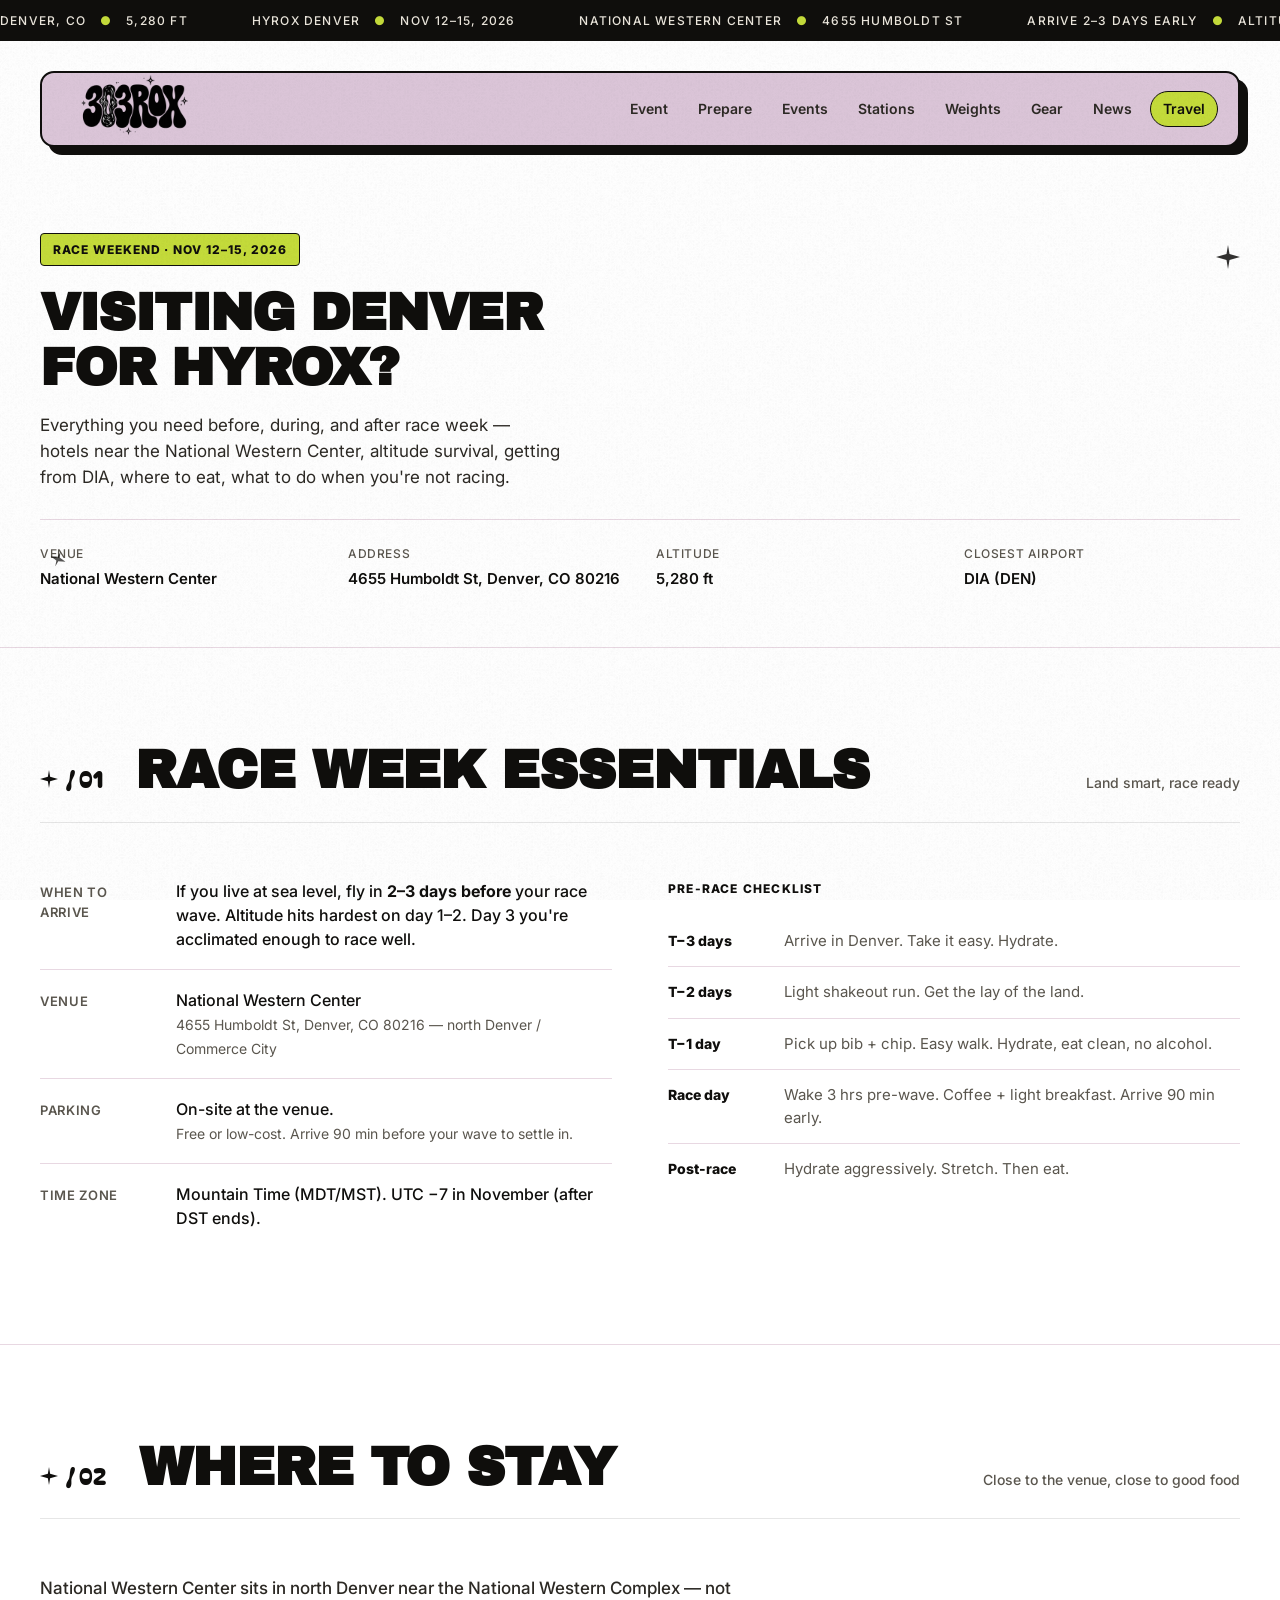
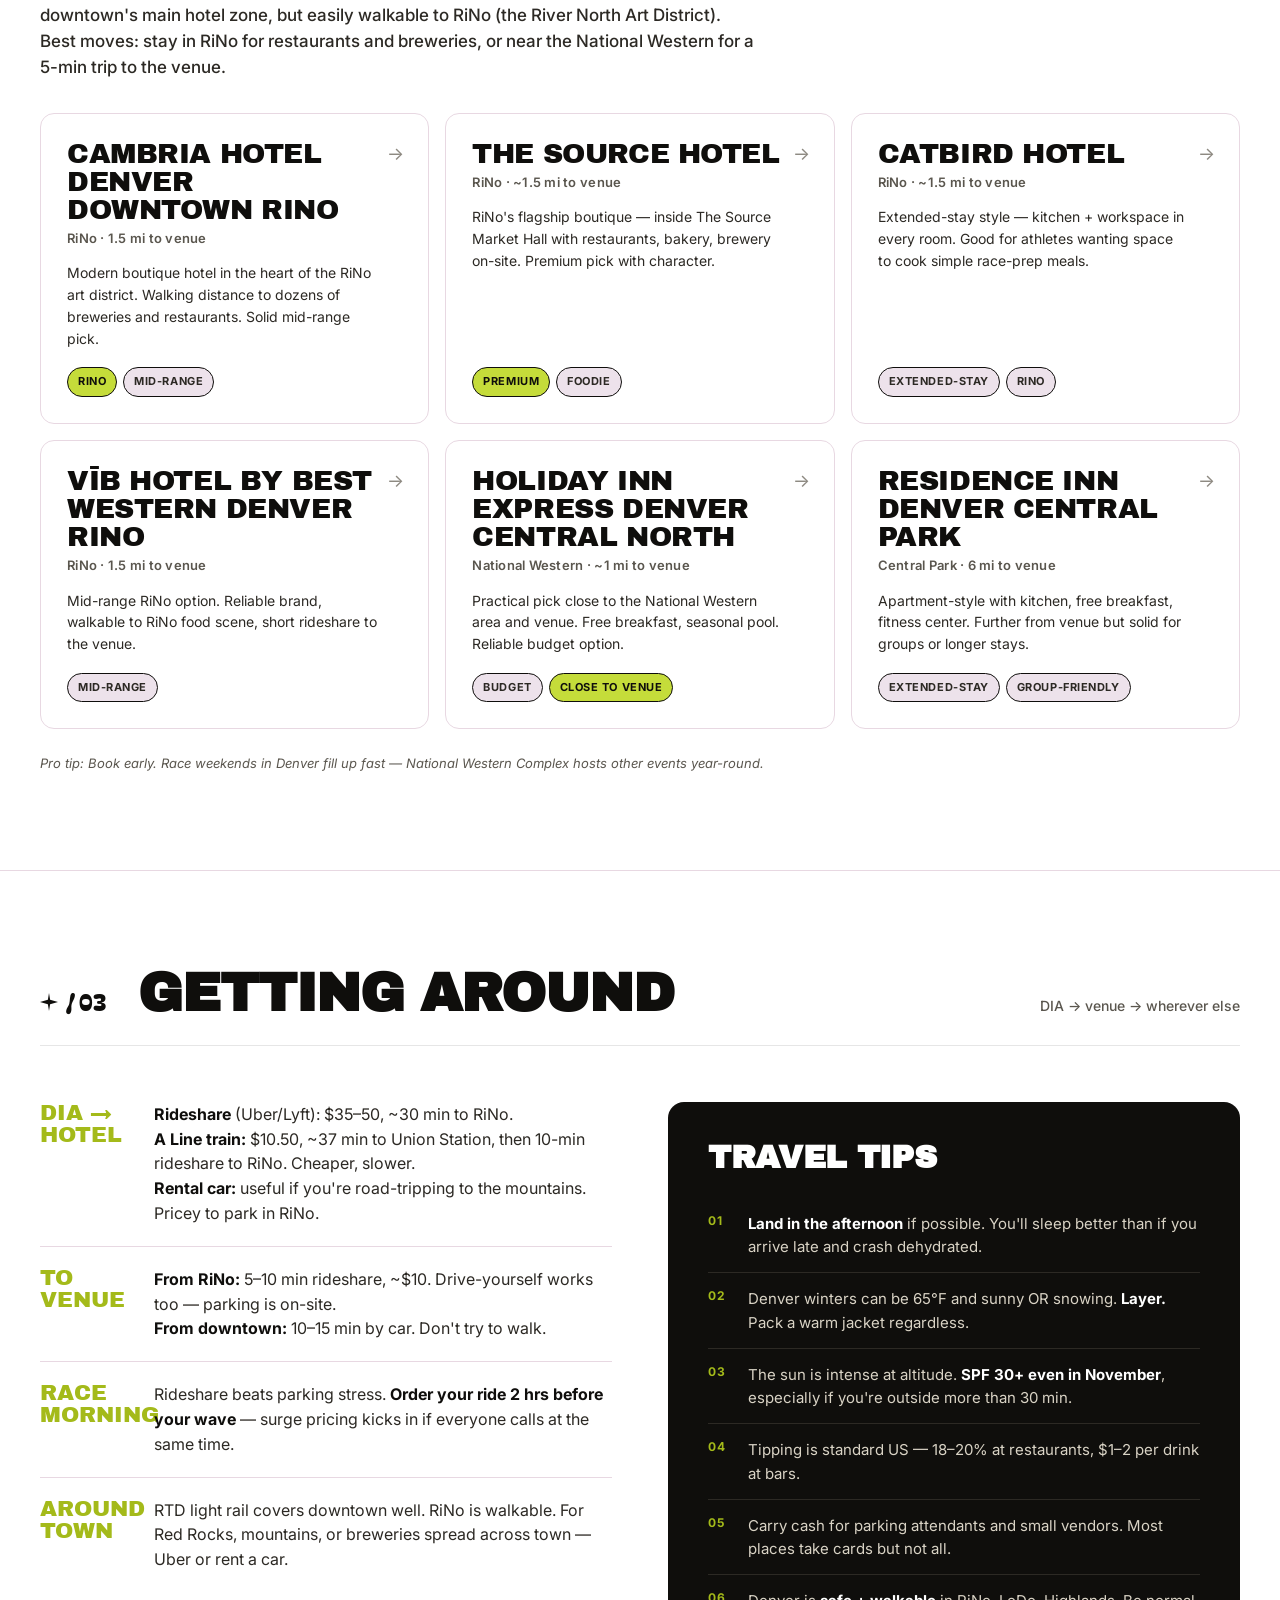
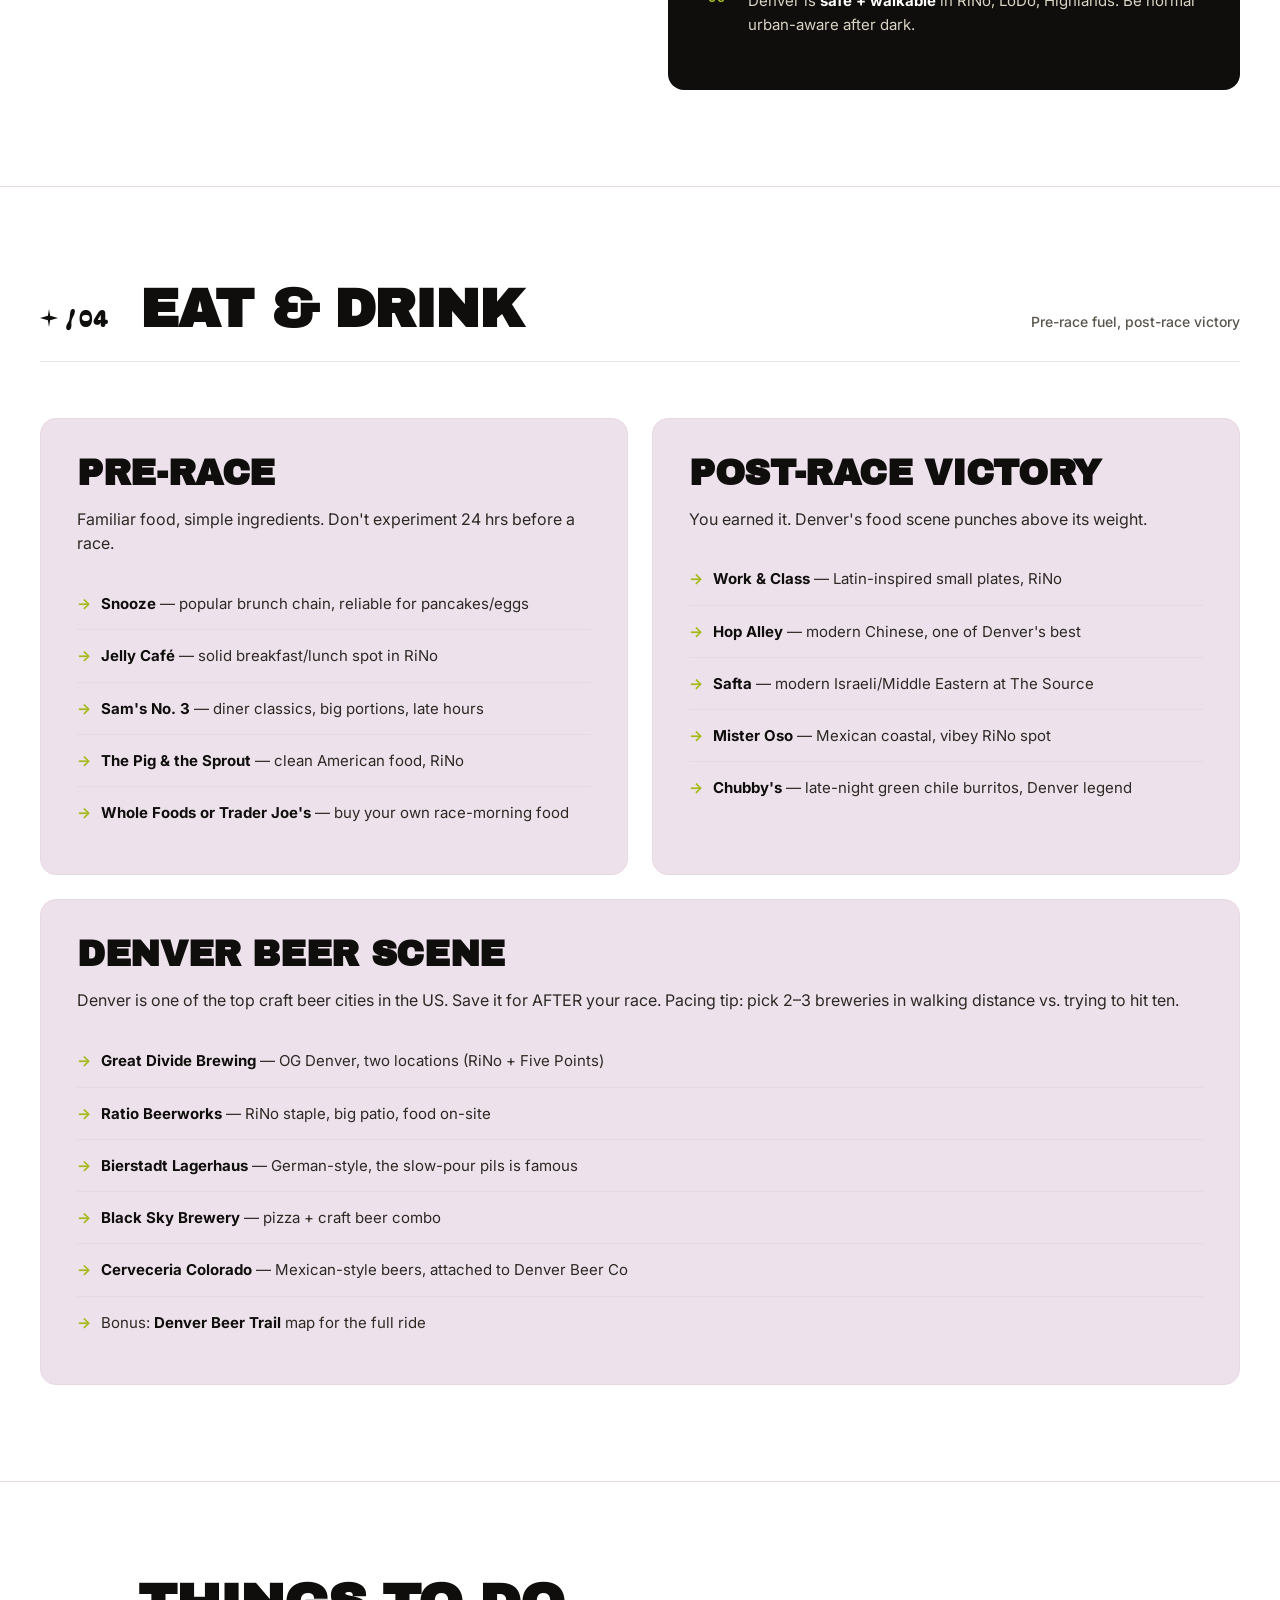
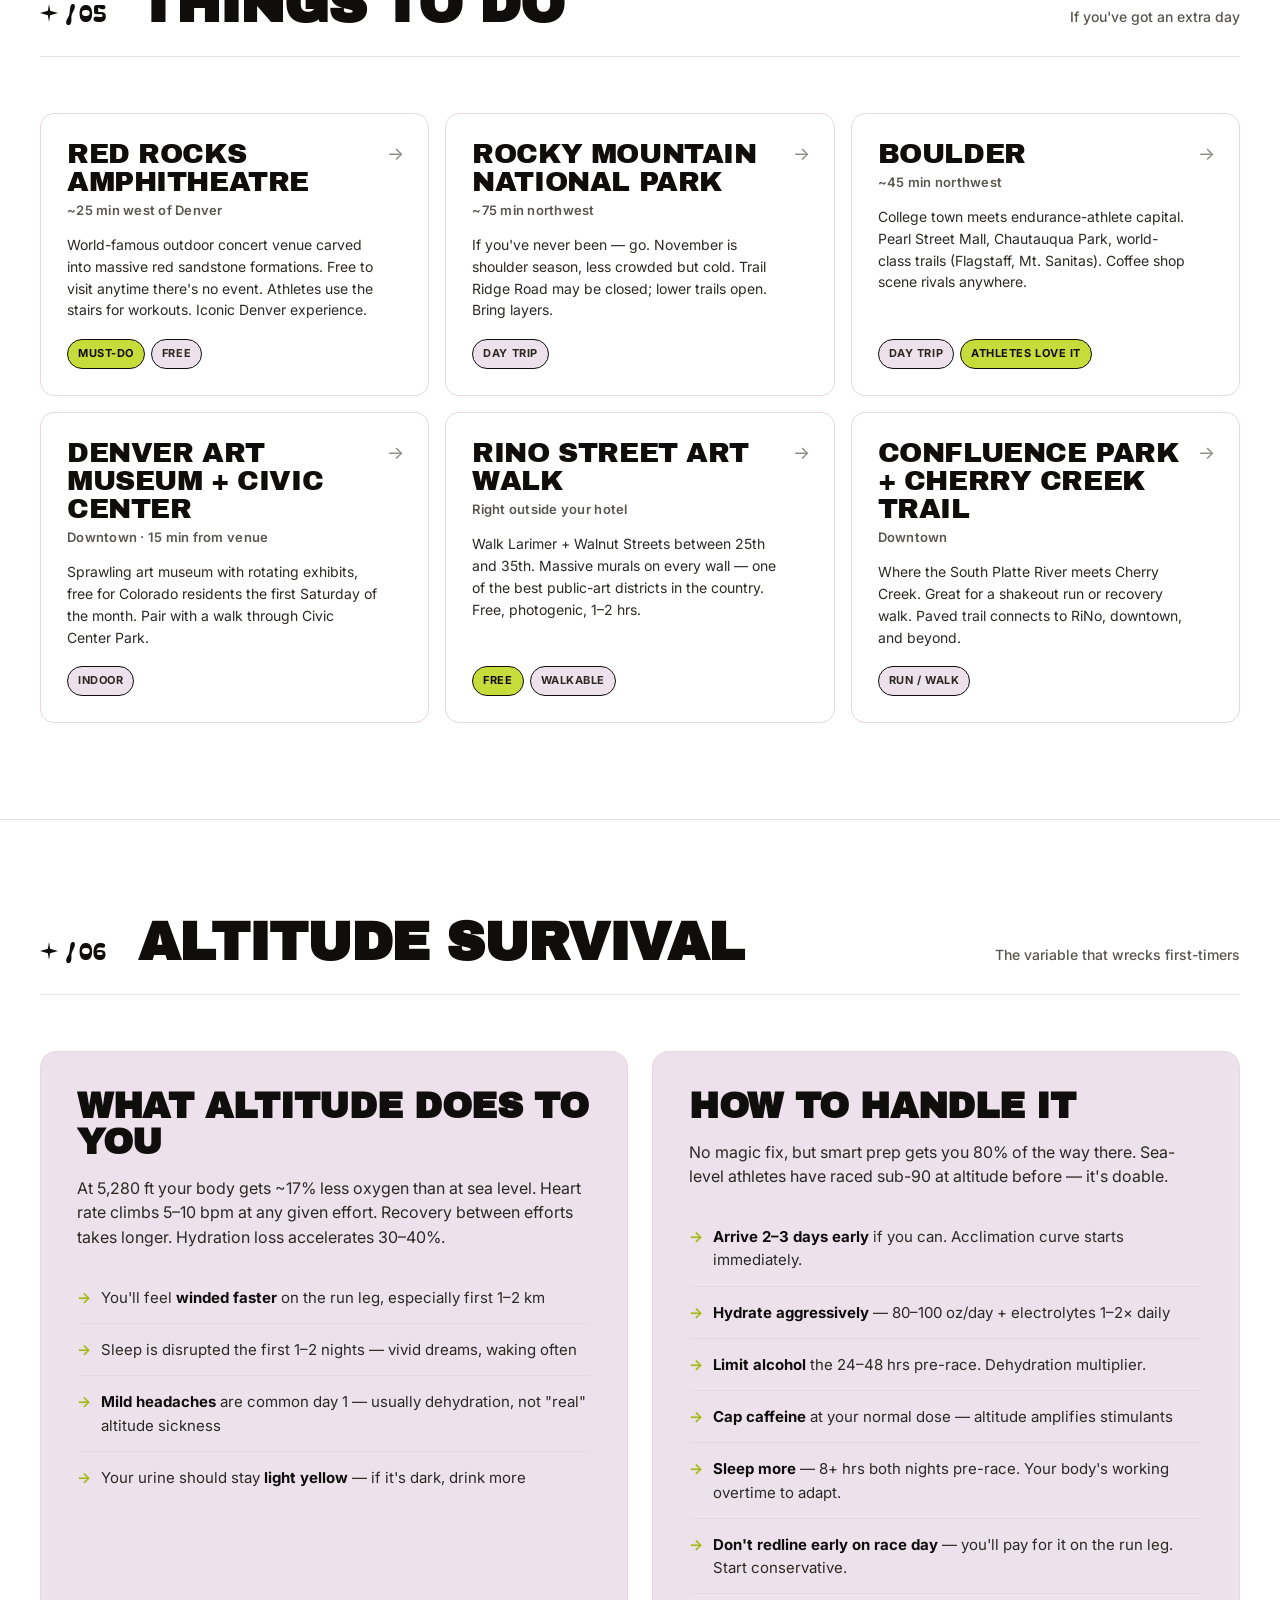
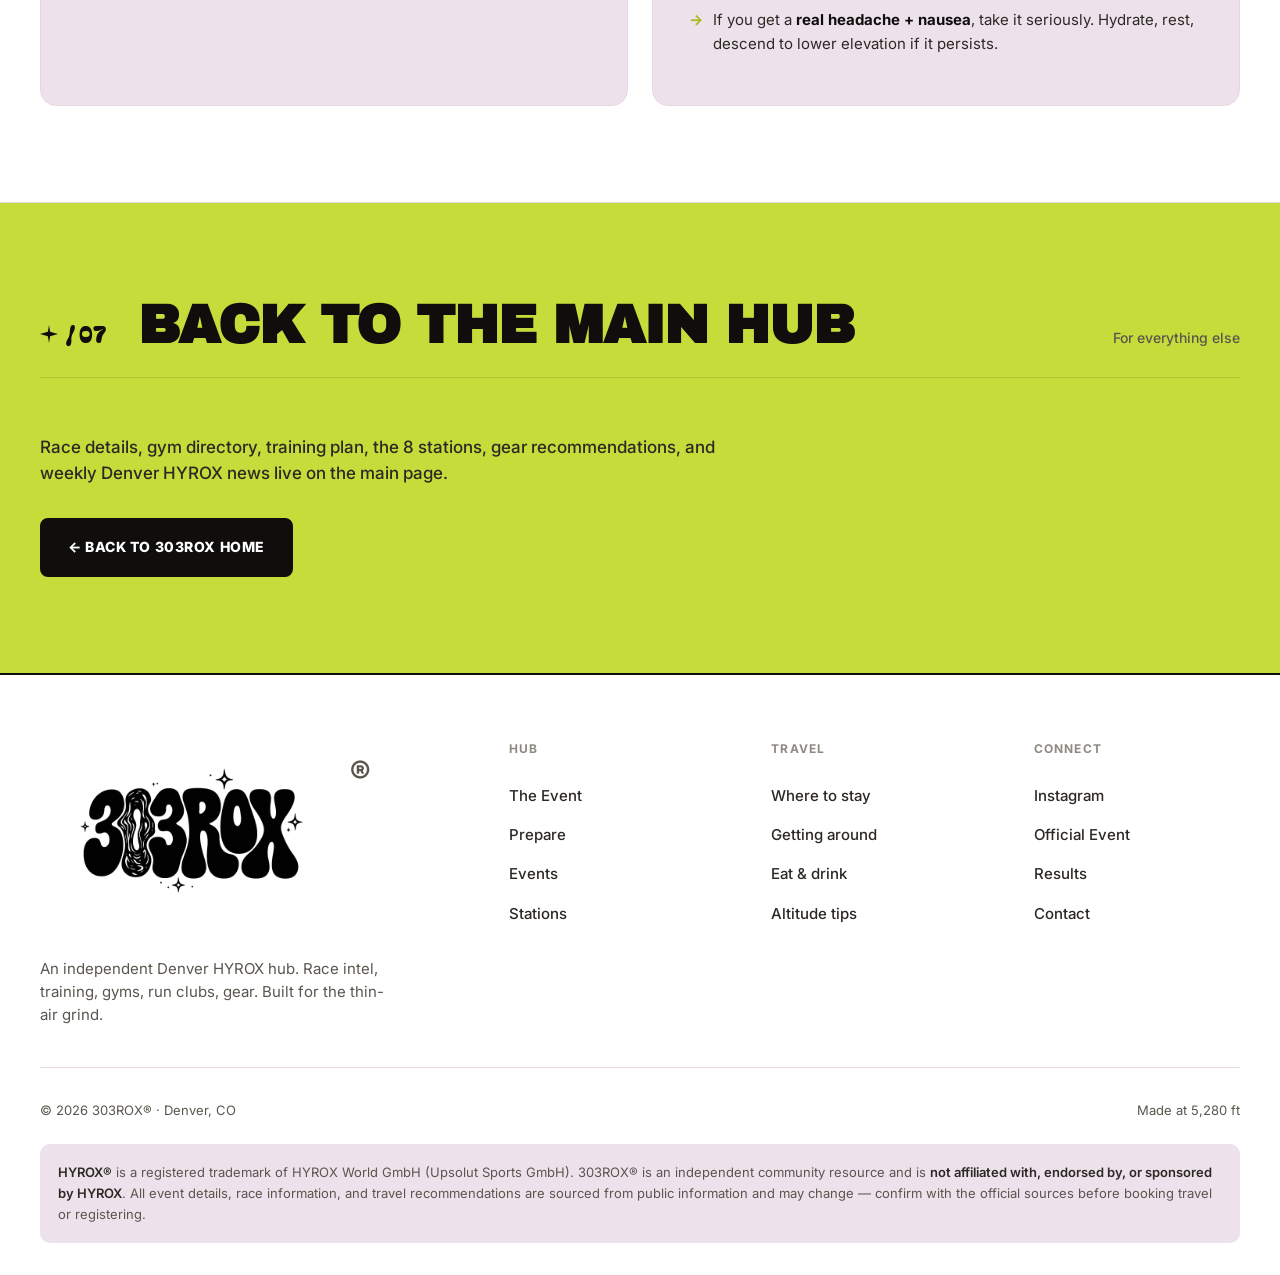
==== commit c9d1417f: "rename Race→Event, merge Gyms+Clubs+Training into Prepare" ====
--- a/travel.html
+++ b/travel.html
@@ -431,10 +431,10 @@
     <div class="footer-col">
       <h4>Hub</h4>
       <ul>
-        <li><a href="/#race">Race</a></li>
-        <li><a href="/#gyms">Gyms</a></li>
-        <li><a href="/#clubs">Run Clubs</a></li>
+        <li><a href="/#event">The Event</a></li>
+        <li><a href="/#prepare">Prepare</a></li>
         <li><a href="/#events">Events</a></li>
+        <li><a href="/#stations">Stations</a></li>
       </ul>
     </div>
     <div class="footer-col">
--- a/styles.css
+++ b/styles.css
@@ -471,11 +471,9 @@
 
 /* SECTION VARIANTS — black anchors at /01 + /07, lime peaks at /02 + /10, lavender/white between */
 section#what    { background: var(--ink); border-bottom: 2px solid var(--ink); }
-section#race    { background: var(--lime); border-bottom: 2px solid var(--ink); }
-section#gyms    { background: var(--bg-3); border-bottom-color: var(--line-2); }
-section#clubs   { background: var(--bg); }
-section#events  { background: var(--bg-3); border-bottom-color: var(--line-2); }
-section#training{ background: var(--bg); }
+section#event    { background: var(--lime); border-bottom: 2px solid var(--ink); }
+section#prepare { background: var(--bg-3); border-bottom-color: var(--line-2); }
+section#events  { background: var(--bg); }
 /* #stations defined below — full ink */
 section#gear    { background: var(--bg-3); border-bottom-color: var(--line-2); }
 section#news    { background: var(--bg); }
@@ -543,9 +541,9 @@
 .submit-fineprint { font-size: 13px; color: var(--ink-3); font-style: italic; }
 
 /* RACE section — lime green with contained ticket card for readability */
-section#race .section-num { color: var(--ink); }
-section#race .section-sub { color: var(--ink-2); font-weight: 600; }
-section#race .race-grid {
+section#event .section-num { color: var(--ink); }
+section#event .section-sub { color: var(--ink-2); font-weight: 600; }
+section#event .race-grid {
   background: var(--bg);
   border: 2px solid var(--ink);
   border-radius: 16px;
@@ -554,7 +552,7 @@
   position: relative;
   box-shadow: 8px 8px 0 var(--ink);
 }
-section#race .race-grid::before, section#race .race-grid::after {
+section#event .race-grid::before, section#event .race-grid::after {
   content: '';
   position: absolute;
   width: 22px;
@@ -564,17 +562,17 @@
   background-repeat: no-repeat;
   pointer-events: none;
 }
-section#race .race-grid::before { top: -14px; left: 32px; }
-section#race .race-grid::after { bottom: -14px; right: 48px; width: 18px; height: 18px; transform: rotate(-15deg); }
-section#race .race-info-row { border-bottom-color: var(--line); }
-section#race .schedule-row { border-bottom-color: var(--line); }
-section#race .race-info-label { color: var(--ink-3); }
-section#race .race-info-value .light { color: var(--ink-3); }
-section#race .schedule-date { color: var(--ink); }
-section#race .schedule-head { color: var(--ink); font-weight: 800; background: var(--lime); padding: 5px 12px; border-radius: 999px; border: 1.5px solid var(--ink); display: inline-block; }
+section#event .race-grid::before { top: -14px; left: 32px; }
+section#event .race-grid::after { bottom: -14px; right: 48px; width: 18px; height: 18px; transform: rotate(-15deg); }
+section#event .race-info-row { border-bottom-color: var(--line); }
+section#event .schedule-row { border-bottom-color: var(--line); }
+section#event .race-info-label { color: var(--ink-3); }
+section#event .race-info-value .light { color: var(--ink-3); }
+section#event .schedule-date { color: var(--ink); }
+section#event .schedule-head { color: var(--ink); font-weight: 800; background: var(--lime); padding: 5px 12px; border-radius: 999px; border: 1.5px solid var(--ink); display: inline-block; }
 
 @media (max-width: 800px) {
-  section#race .race-grid { padding: 32px 28px; gap: 36px; box-shadow: 5px 5px 0 var(--ink); }
+  section#event .race-grid { padding: 32px 28px; gap: 36px; box-shadow: 5px 5px 0 var(--ink); }
 }
 
 /* STATIONS goes full dark */
@@ -630,6 +628,29 @@
   background-repeat: no-repeat;
   background-position: center;
   flex-shrink: 0;
+}
+
+/* Sub-section heads — for sub-blocks inside Prepare */
+.sub-head {
+  margin: 64px 0 28px;
+  padding-bottom: 18px;
+  border-bottom: 1px solid var(--line-2);
+  scroll-margin-top: 24px;
+}
+.sub-head:first-of-type { margin-top: 0; }
+.sub-eyebrow {
+  font-family: 'Archivo Black', sans-serif;
+  font-size: 28px;
+  color: var(--ink);
+  letter-spacing: -0.02em;
+  line-height: 1.1;
+}
+.sub-sub {
+  font-size: 13px;
+  color: var(--ink-3);
+  letter-spacing: 0.04em;
+  margin-top: 6px;
+  font-weight: 600;
 }
 
 /* Inverted sparkle for dark sections */
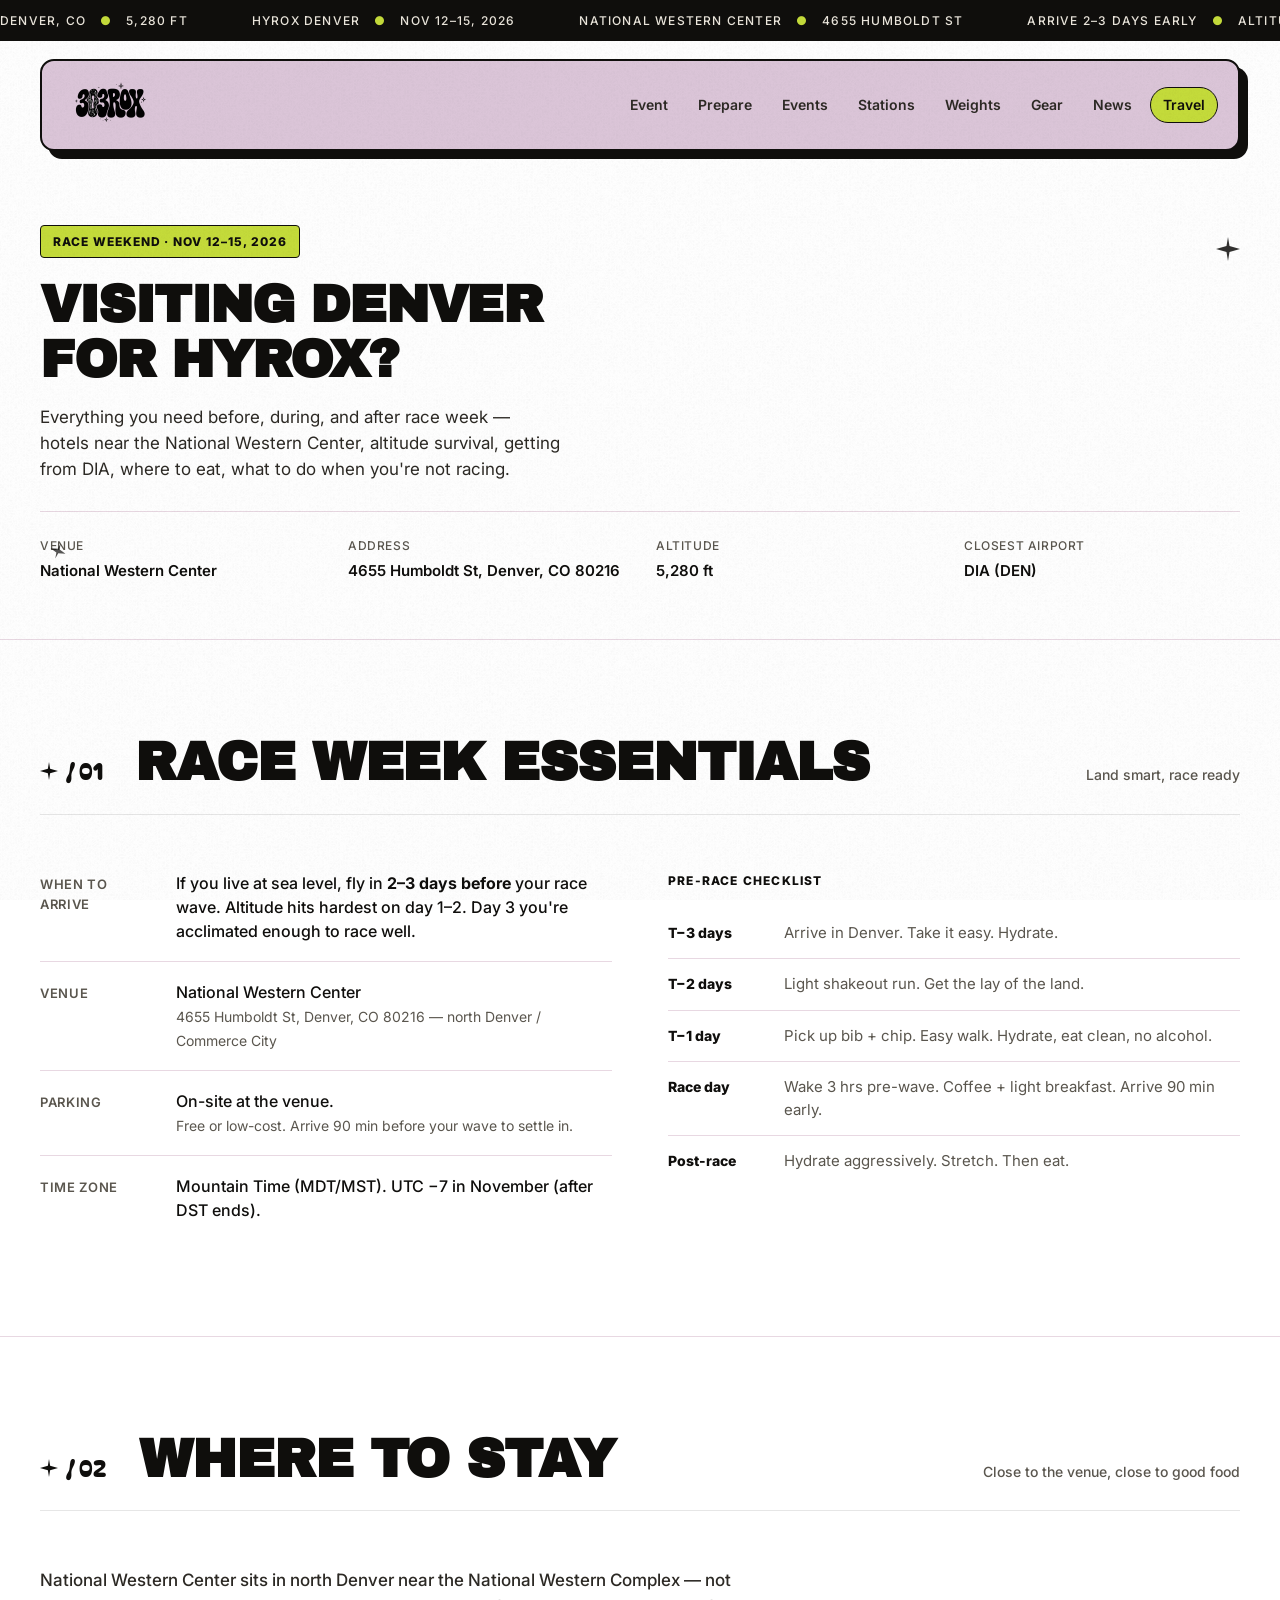
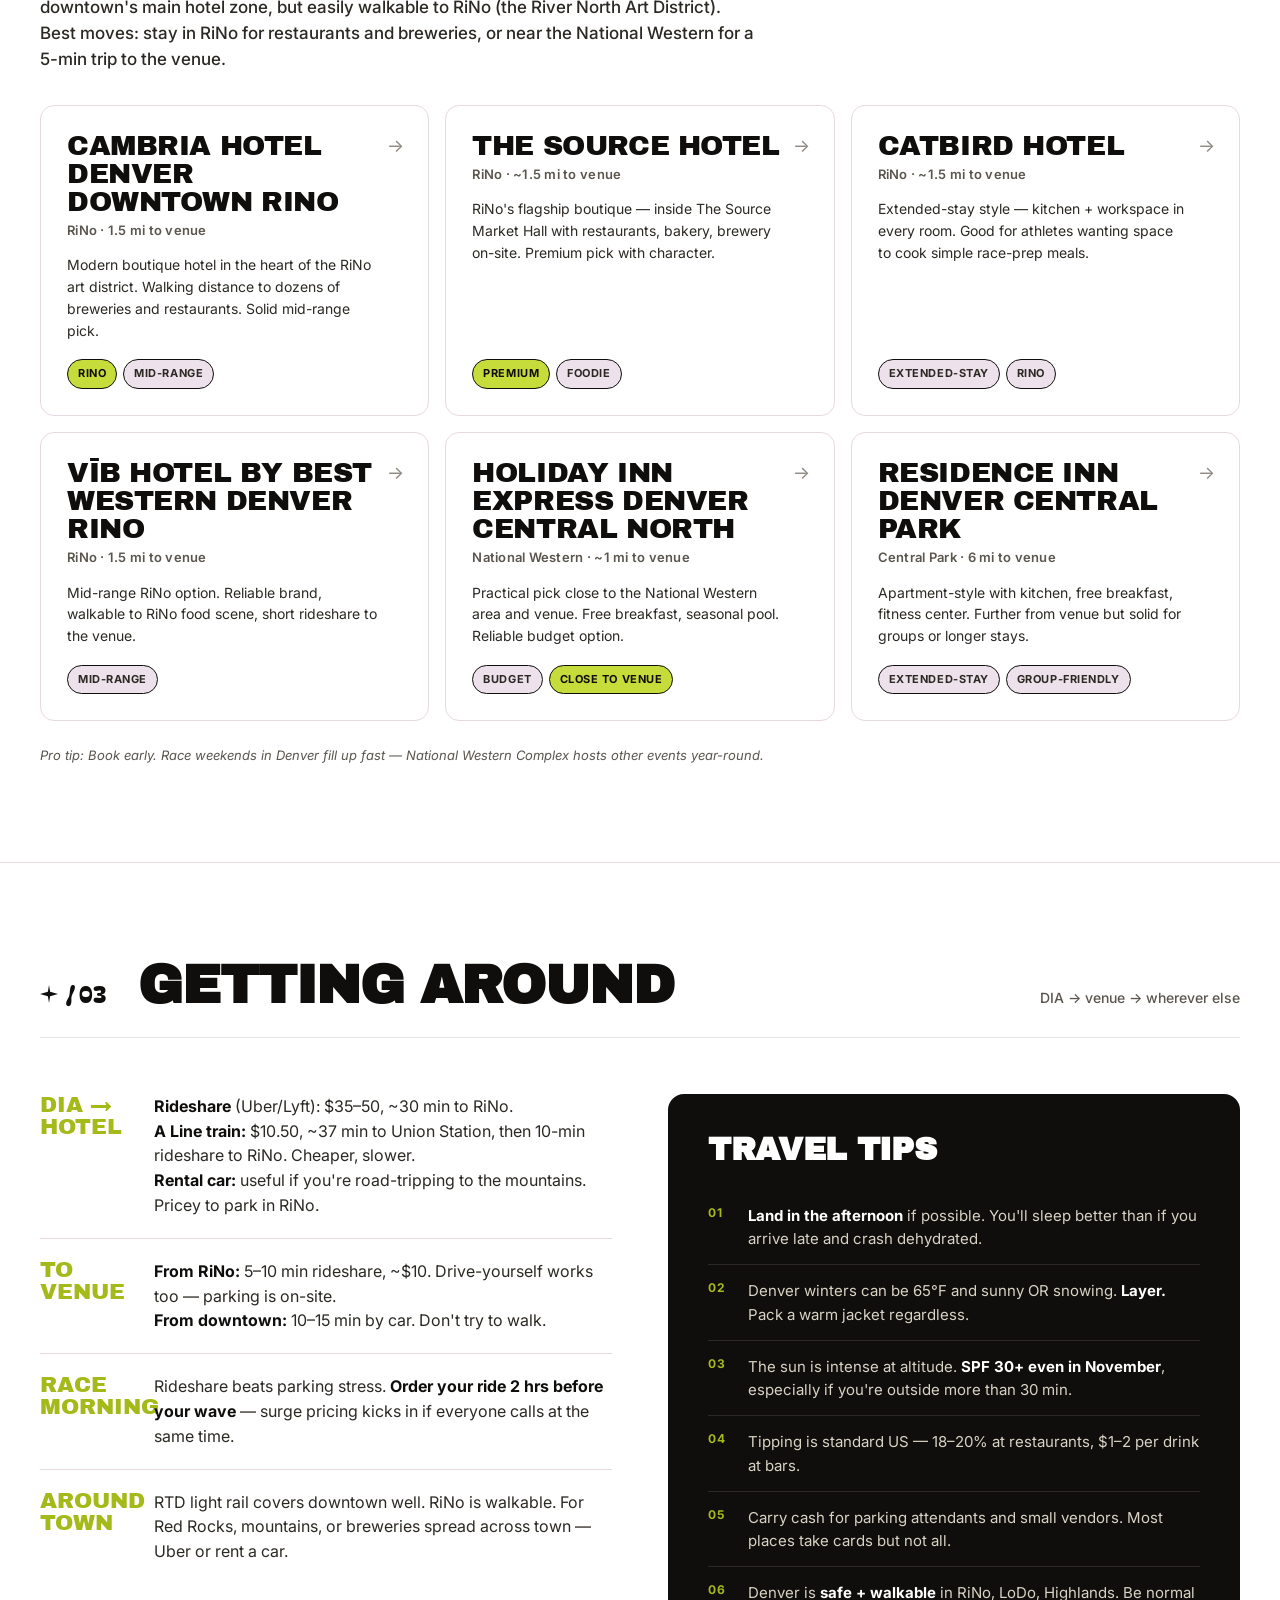
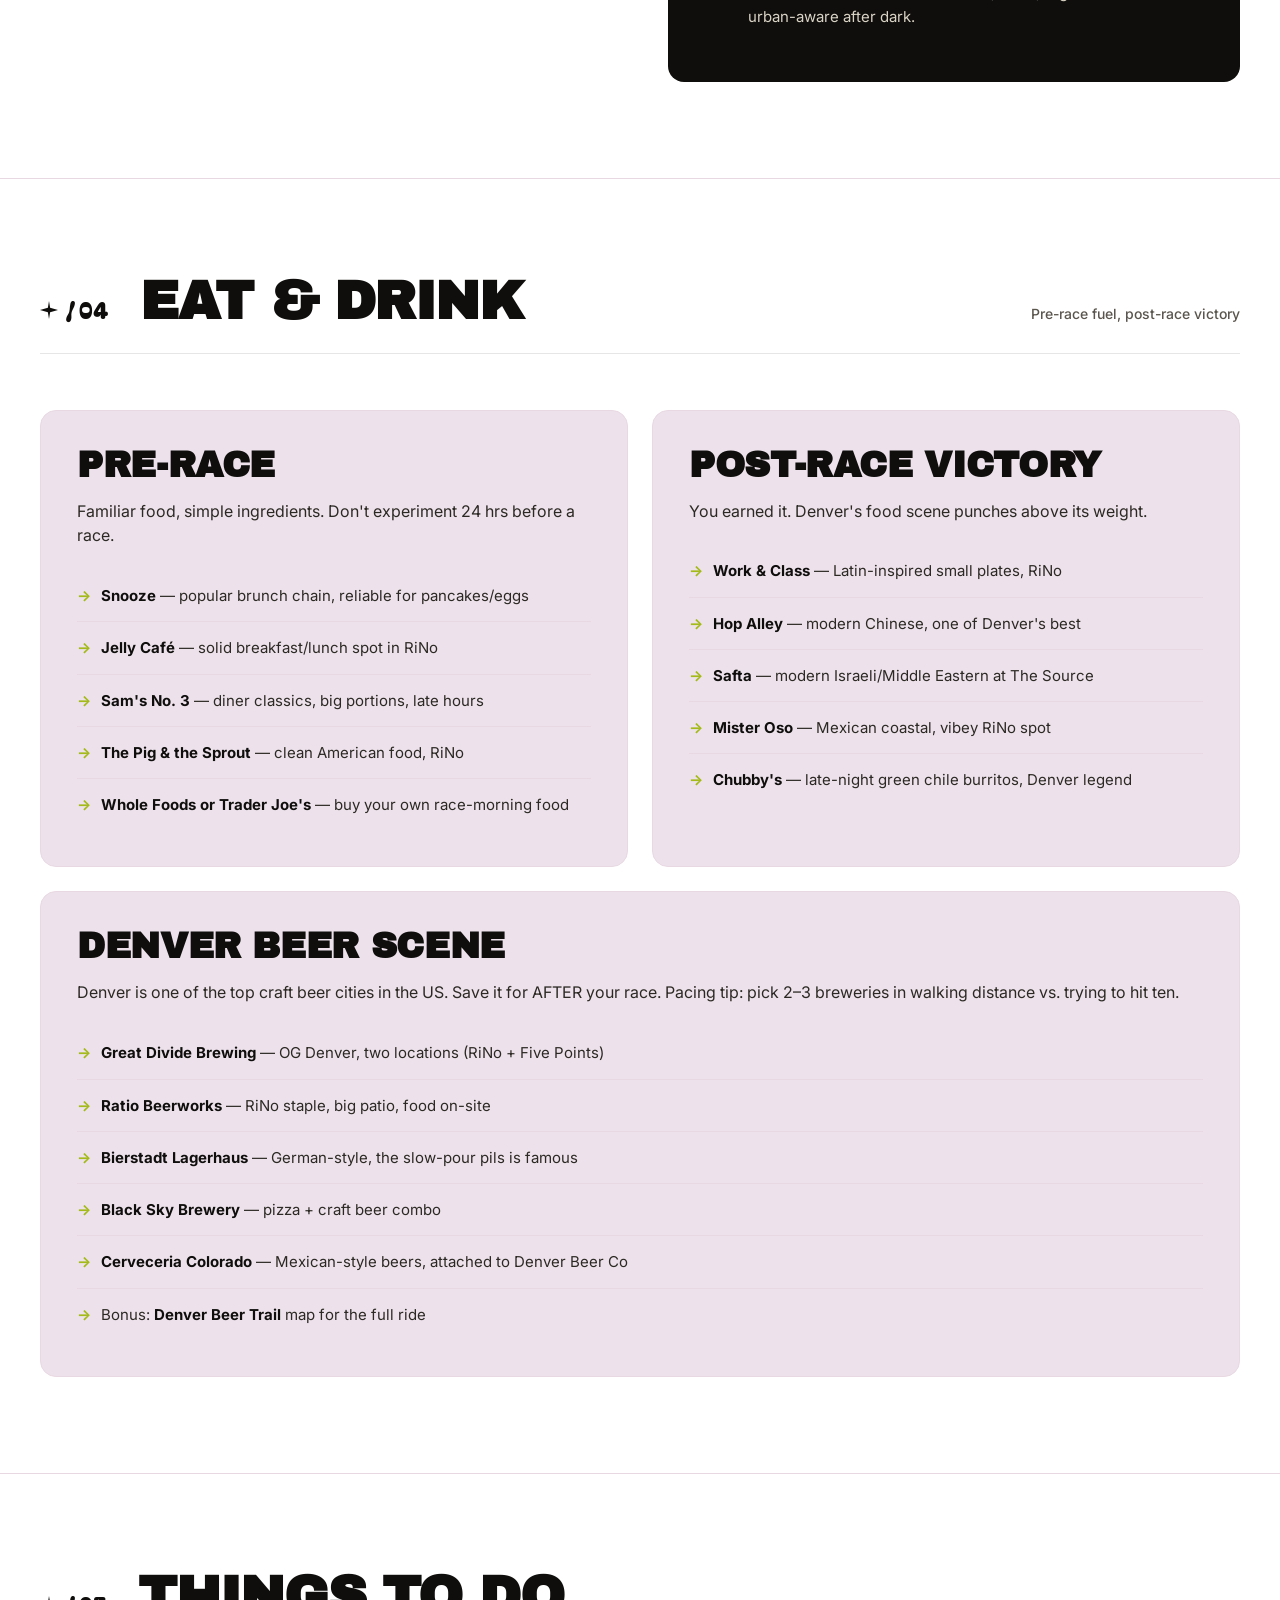
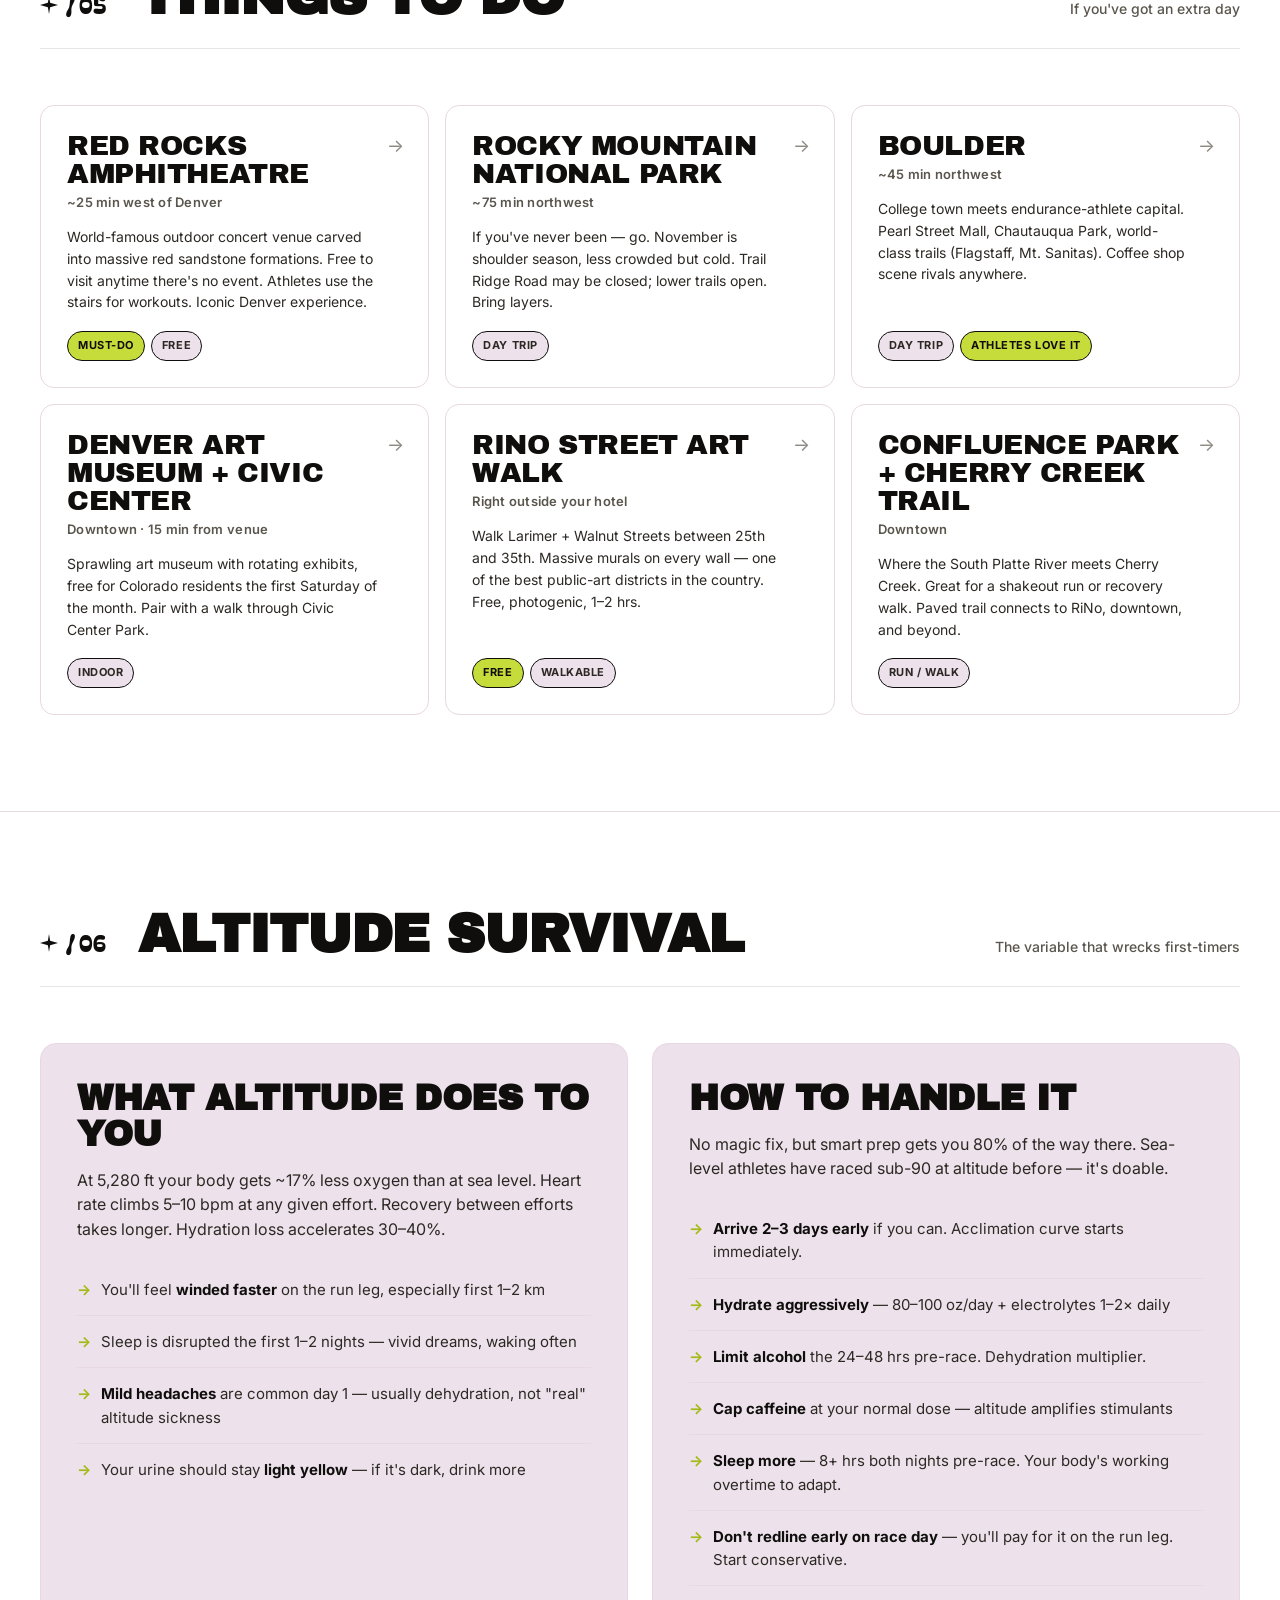
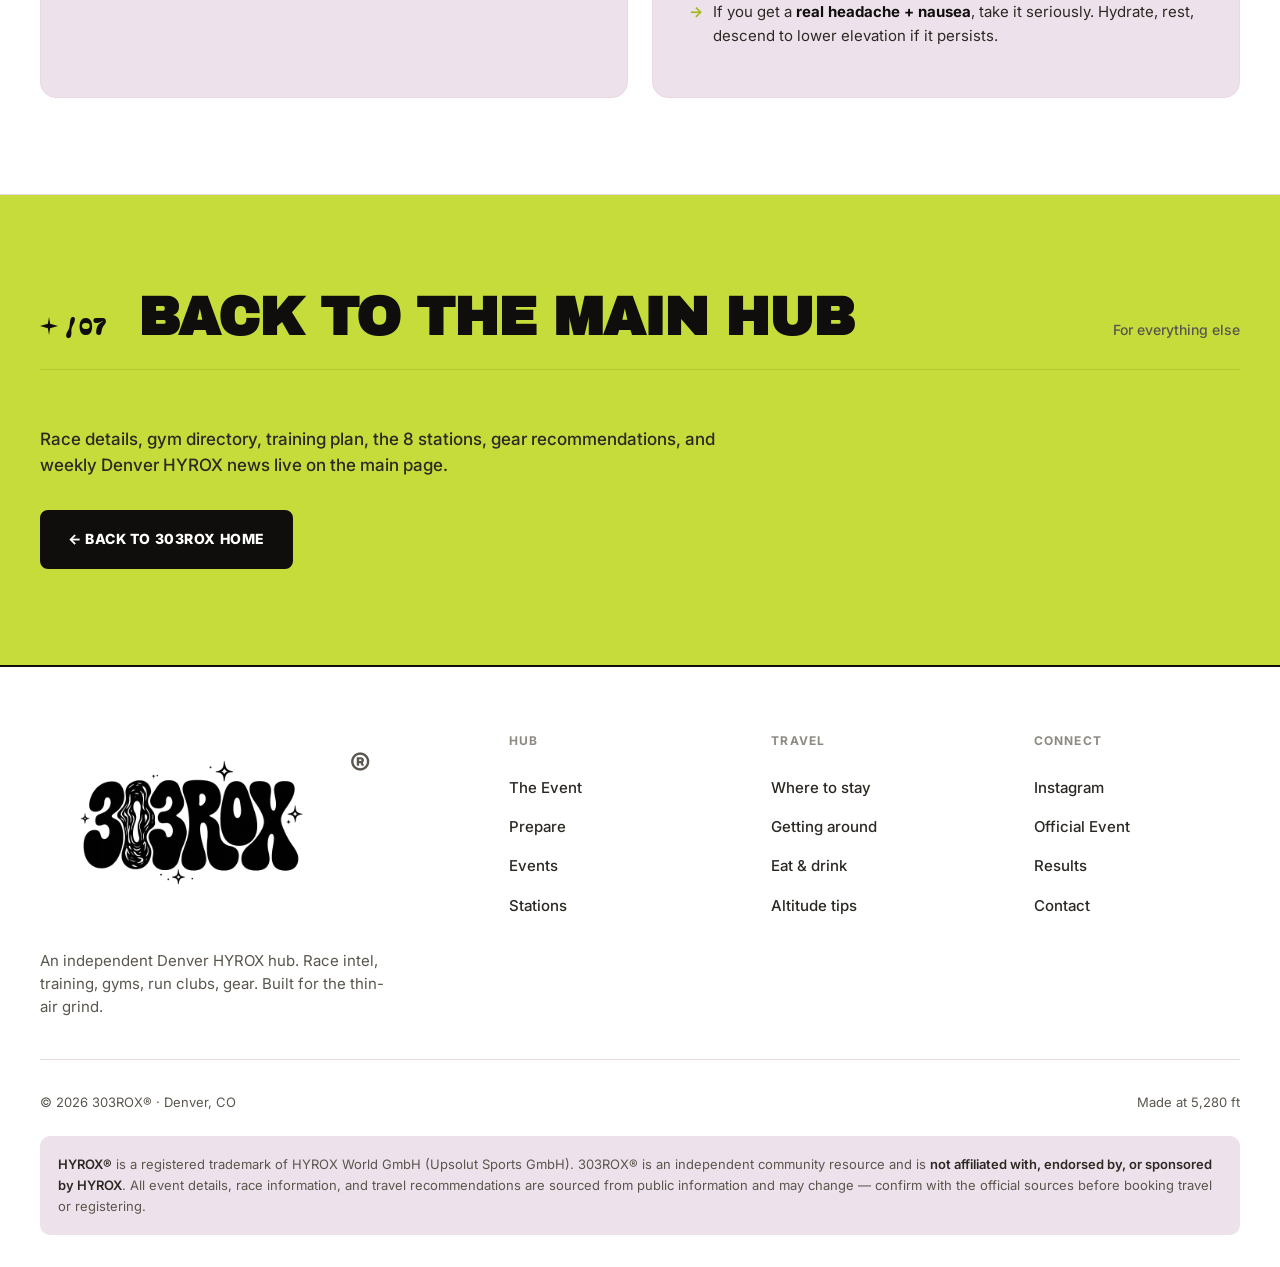
==== commit db5ac0e0: "fix logo blowout in instagram in-app browser" ====
--- a/travel.html
+++ b/travel.html
@@ -66,7 +66,7 @@
 <div class="subnav-frame">
   <nav class="subnav">
     <a href="/" class="nav-logo" aria-label="303ROX home">
-      <img src="303rox-logo-fixed-black-clean.png" alt="303ROX">
+      <img src="303rox-logo-fixed-black-clean.png" alt="303ROX" width="96" height="64">
     </a>
     <div class="nav-links">
       <a href="/#event">Event</a>
--- a/styles.css
+++ b/styles.css
@@ -24,7 +24,13 @@
   --accent-soft: var(--lime-soft);
 }
 * { box-sizing: border-box; margin: 0; padding: 0; }
-html { scroll-behavior: smooth; }
+html {
+  scroll-behavior: smooth;
+  /* Prevent Instagram / Android WebViews from auto-inflating text + images */
+  -webkit-text-size-adjust: 100%;
+  -moz-text-size-adjust: 100%;
+  text-size-adjust: 100%;
+}
 body {
   font-family: 'Inter', -apple-system, BlinkMacSystemFont, sans-serif;
   background: var(--bg);
@@ -196,7 +202,7 @@
 /* nav */
 .subnav-frame {
   background: var(--bg);
-  padding: 30px 32px 38px;
+  padding: 18px 32px 26px;
 }
 .subnav {
   max-width: 1200px;
@@ -219,13 +225,20 @@
   align-items: center;
   text-decoration: none;
   transition: opacity 0.15s ease;
+  /* Cap the container too — Instagram WebView ignores img max-width during initial layout */
+  height: 64px;
+  max-width: 220px;
+  overflow: hidden;
 }
 .nav-logo:hover { opacity: 0.8; }
 .nav-logo img {
-  height: 96px;
-  margin: -24px 0;
+  height: 64px;
   width: auto;
+  max-width: 220px;
+  max-height: 64px;
   display: block;
+  object-fit: contain;
+  /* defensive: avoid layout tricks that break on iOS Safari + Firefox mobile */
 }
 .nav-links {
   display: flex;
@@ -269,7 +282,8 @@
     padding: 8px 16px;
     gap: 12px;
   }
-  .nav-logo img { height: 64px; margin: -12px 0; }
+  .nav-logo { height: 48px; max-width: 160px; }
+  .nav-logo img { height: 48px; max-width: 160px; max-height: 48px; }
   .nav-links {
     flex-wrap: nowrap;
     overflow-x: auto;
@@ -329,7 +343,7 @@
   padding: 6px 12px;
   border: 1.5px solid var(--ink);
   border-radius: 4px;
-  margin-bottom: 20px;
+  margin: 0 0 20px;
   font-weight: 800;
   display: inline-block;
 }
@@ -363,17 +377,17 @@
 .hero-meta-label { font-size: 12px; color: var(--ink-3); letter-spacing: 0.05em; text-transform: uppercase; font-weight: 500; }
 .hero-meta-value { color: var(--ink); font-size: 15px; font-weight: 600; }
 
-/* Countdown */
-.countdown-block {
+/* Countdown — dark card on the white hero */
+.countdown-bare {
   background: var(--ink);
   color: #ece7dd;
   border-radius: 14px;
-  padding: 32px 28px;
+  padding: 28px 24px;
   position: relative;
   overflow: hidden;
   text-align: center;
 }
-.countdown-block::before {
+.countdown-bare::before {
   content: '';
   position: absolute;
   top: -40%;
@@ -385,24 +399,20 @@
   pointer-events: none;
 }
 .countdown-label {
-  font-size: 12px;
-  color: var(--ink);
-  background: var(--lime);
-  padding: 6px 14px;
-  border-radius: 4px;
-  text-transform: uppercase;
-  letter-spacing: 0.1em;
-  font-weight: 800;
-  margin: 0 auto 22px;
-  text-align: center;
+  font-size: 11px;
+  color: var(--lime);
+  text-transform: uppercase;
+  letter-spacing: 0.16em;
+  font-weight: 800;
+  margin: 0 0 18px;
+  display: block;
   position: relative;
-  display: inline-block;
 }
 .countdown {
   display: grid;
   grid-template-columns: repeat(4, minmax(0, 1fr));
   gap: 8px;
-  margin-bottom: 22px;
+  margin-bottom: 20px;
   position: relative;
 }
 .cd-cell {
@@ -433,8 +443,51 @@
   text-transform: uppercase;
   letter-spacing: 0.14em;
   font-weight: 700;
-}
-.hero-cta { display: flex; gap: 10px; flex-wrap: wrap; }
+  position: relative;
+}
+
+/* Hero sale line — inline green link under the countdown */
+.hero-sale-line {
+  display: inline-flex;
+  align-items: center;
+  gap: 8px;
+  font-size: 13px;
+  font-weight: 600;
+  color: var(--lime);
+  margin-top: 4px;
+}
+.hero-sale-line a {
+  color: var(--lime);
+  text-decoration: none;
+  border-bottom: 1.5px solid var(--lime);
+  padding-bottom: 1px;
+  transition: opacity 0.15s ease;
+}
+.hero-sale-line a:hover { opacity: 0.8; }
+.hero-sale-line strong {
+  font-weight: 800;
+  text-transform: uppercase;
+  letter-spacing: 0.06em;
+}
+.hero-sale-line .pulse {
+  display: inline-block;
+  width: 8px;
+  height: 8px;
+  background: var(--lime);
+  border-radius: 50%;
+  animation: pulse 1.4s ease-in-out infinite;
+  flex-shrink: 0;
+}
+.hero-sale-arrow { display: inline-block; margin-left: 4px; }
+
+.hero-cta {
+  display: flex;
+  gap: 8px;
+  flex-wrap: wrap;
+  margin-top: 18px;
+  justify-content: center;
+}
+.hero-cta .btn { flex: 1 1 0; min-width: 90px; padding: 11px 14px; font-size: 12px; }
 
 .btn {
   display: inline-flex;
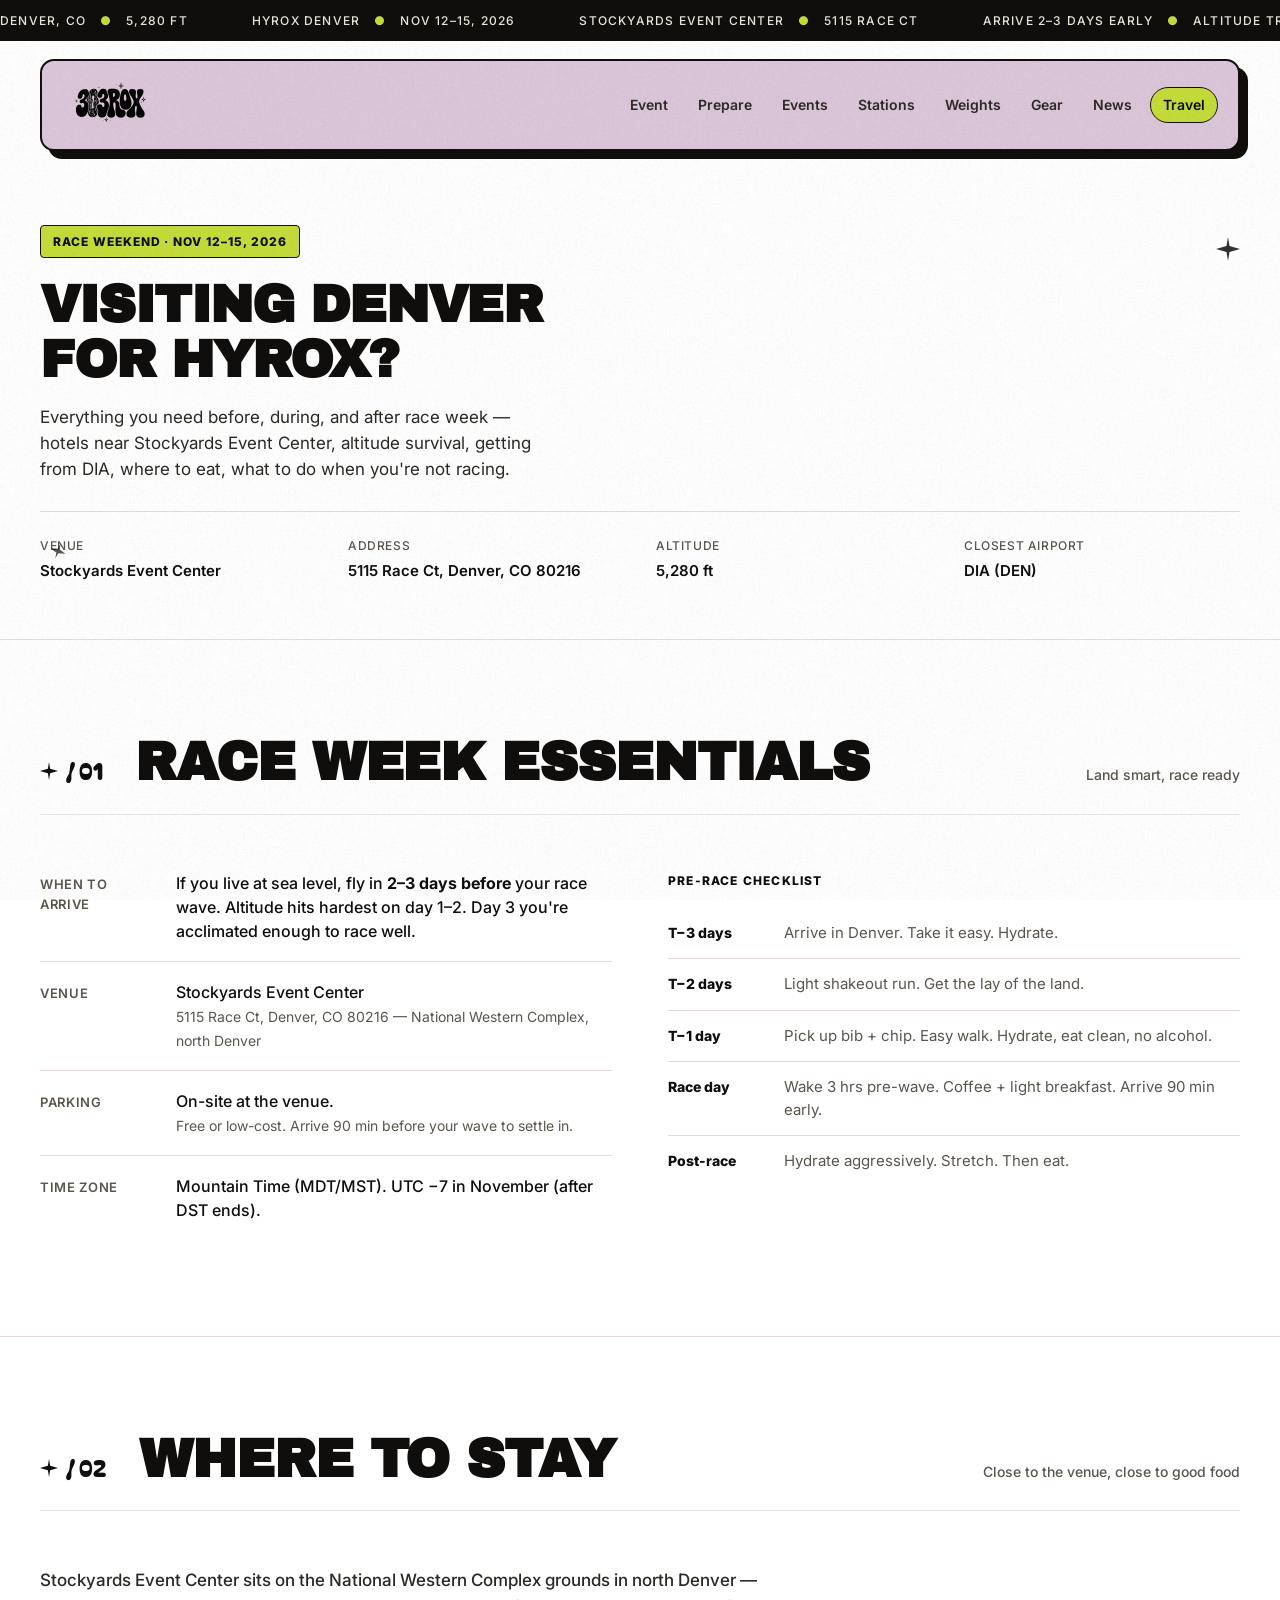
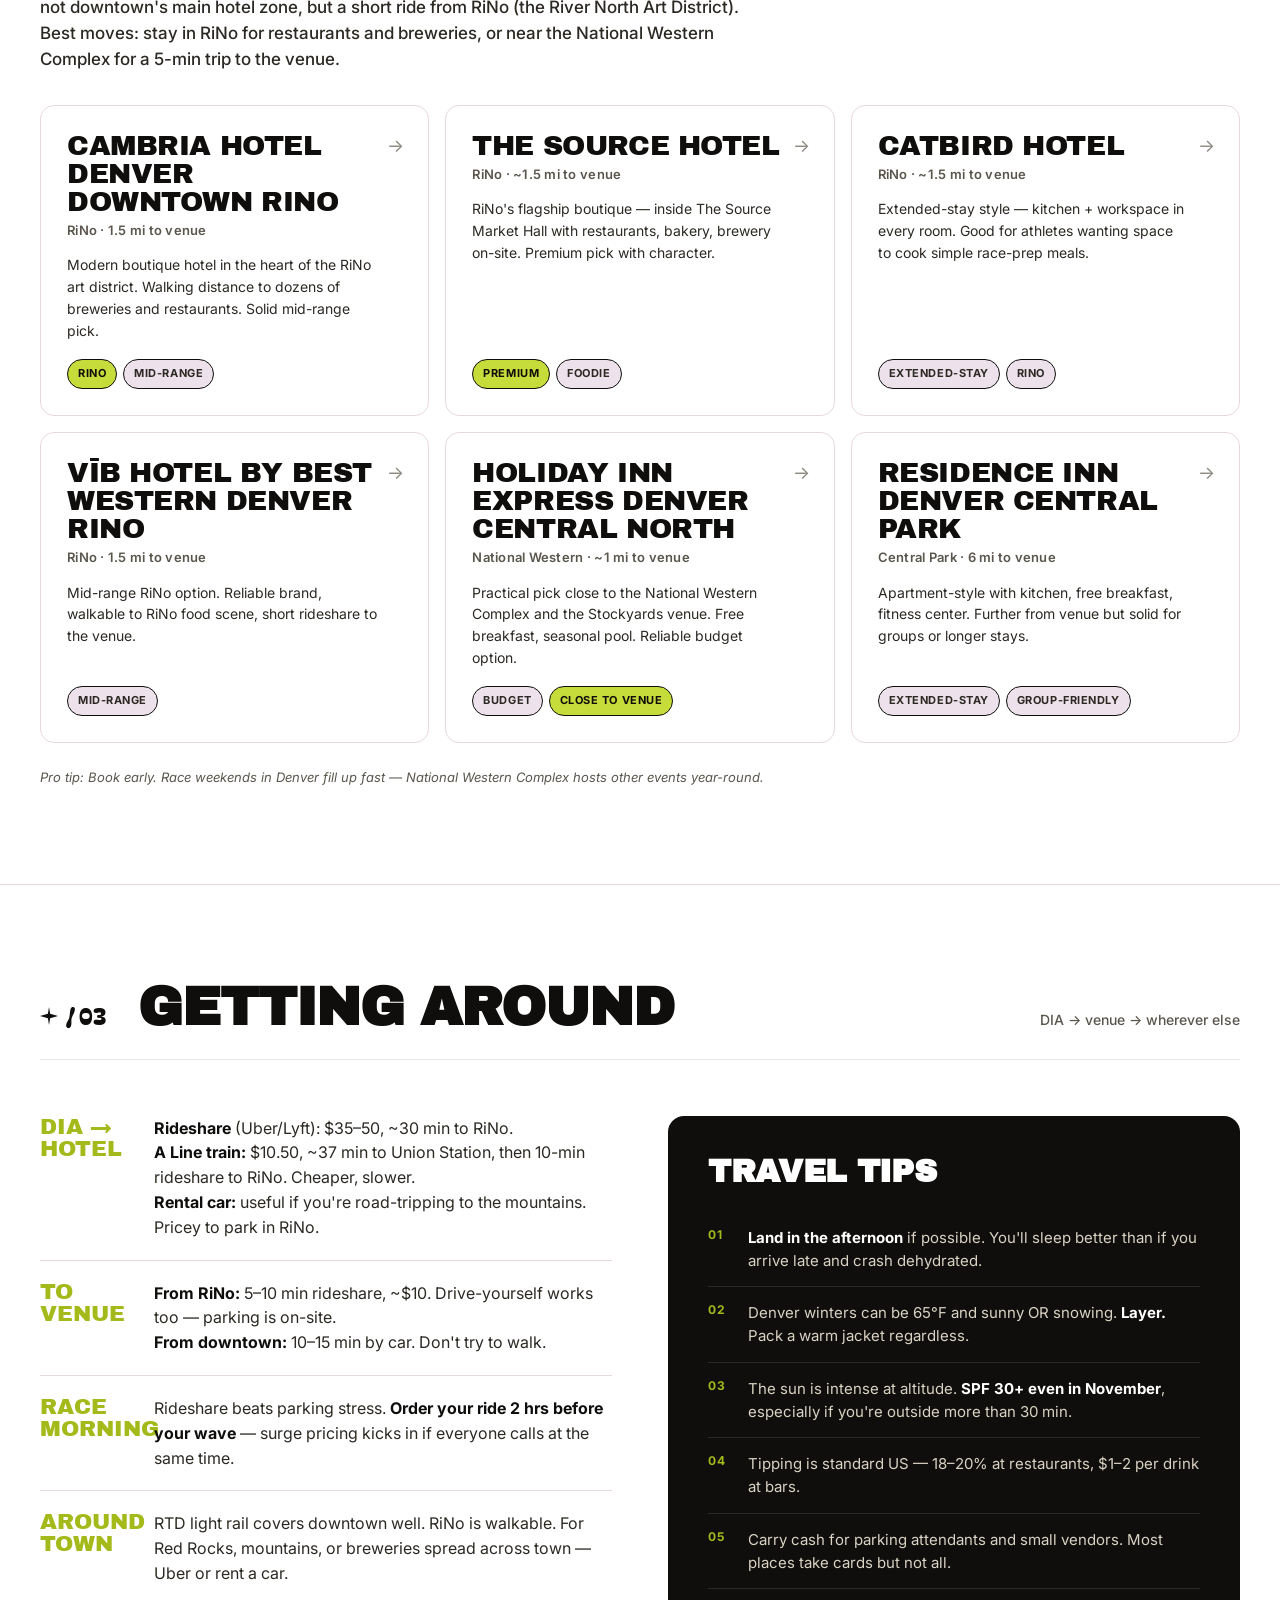
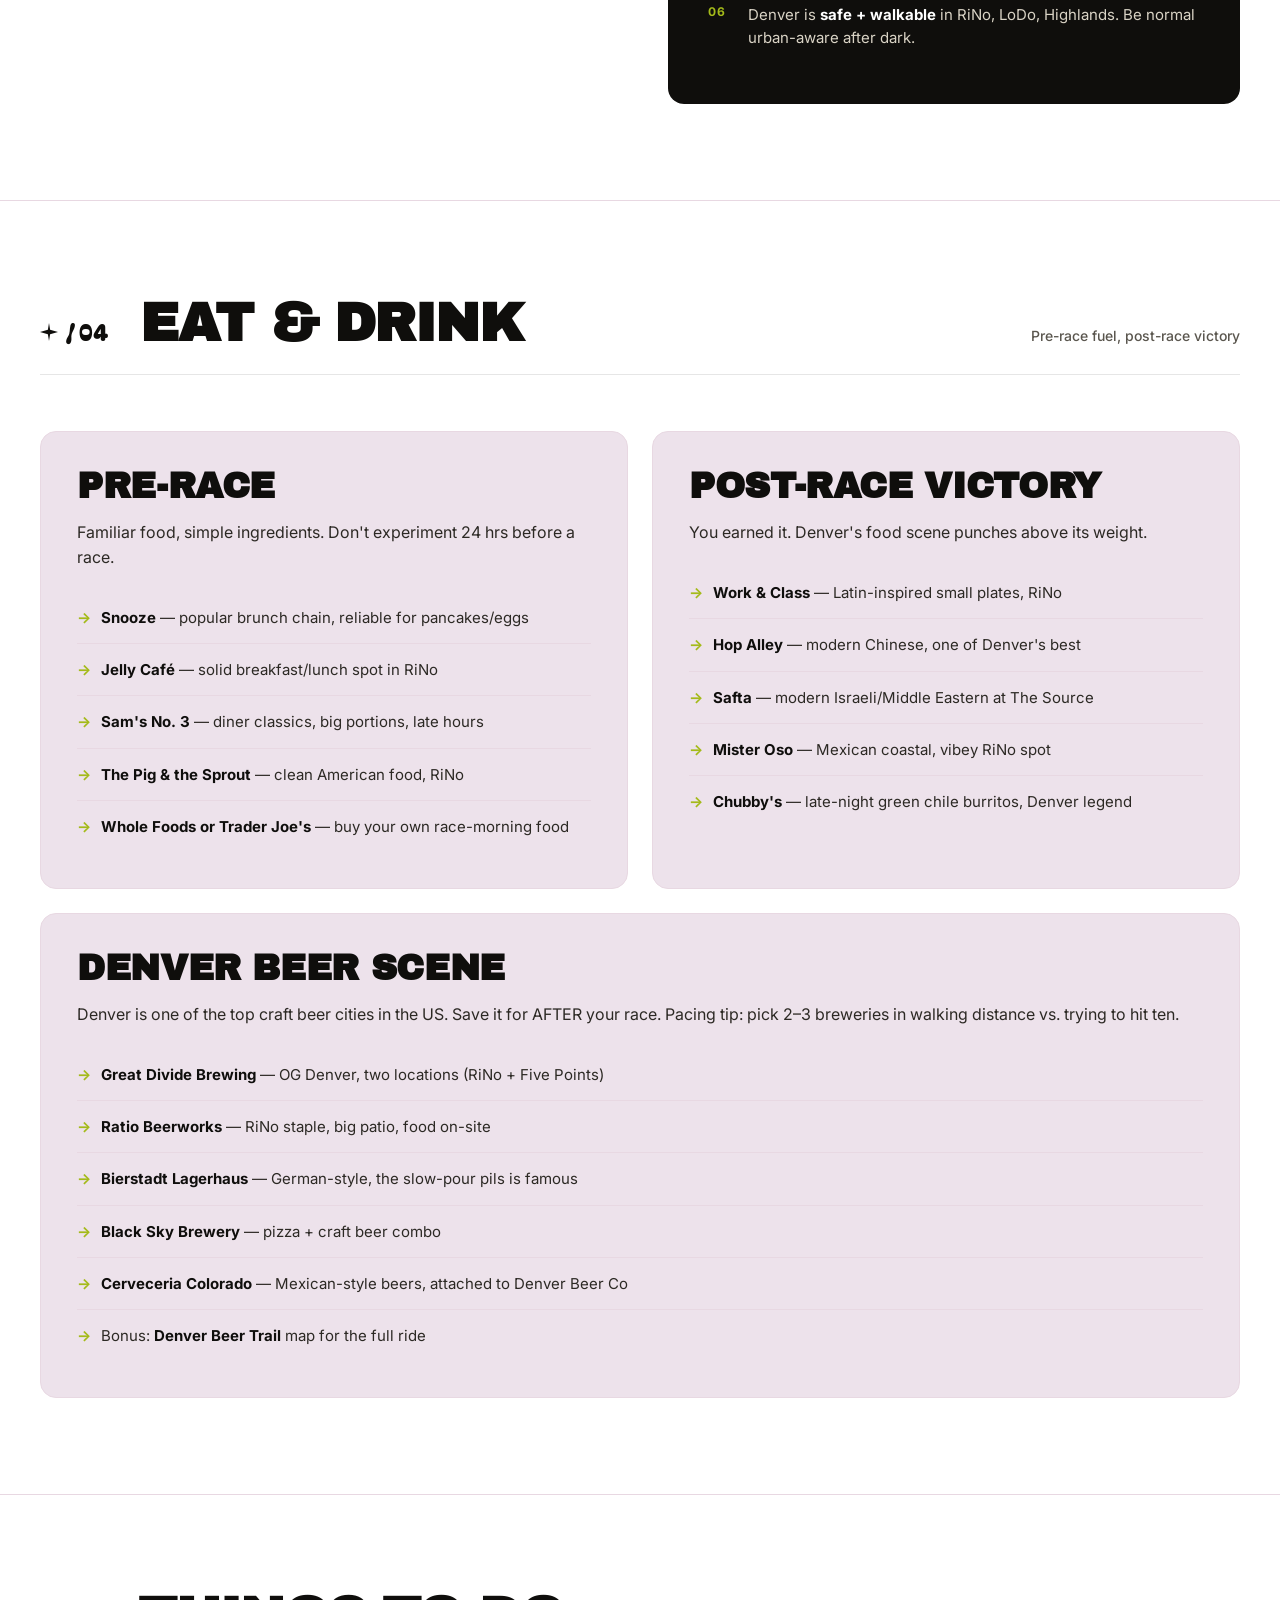
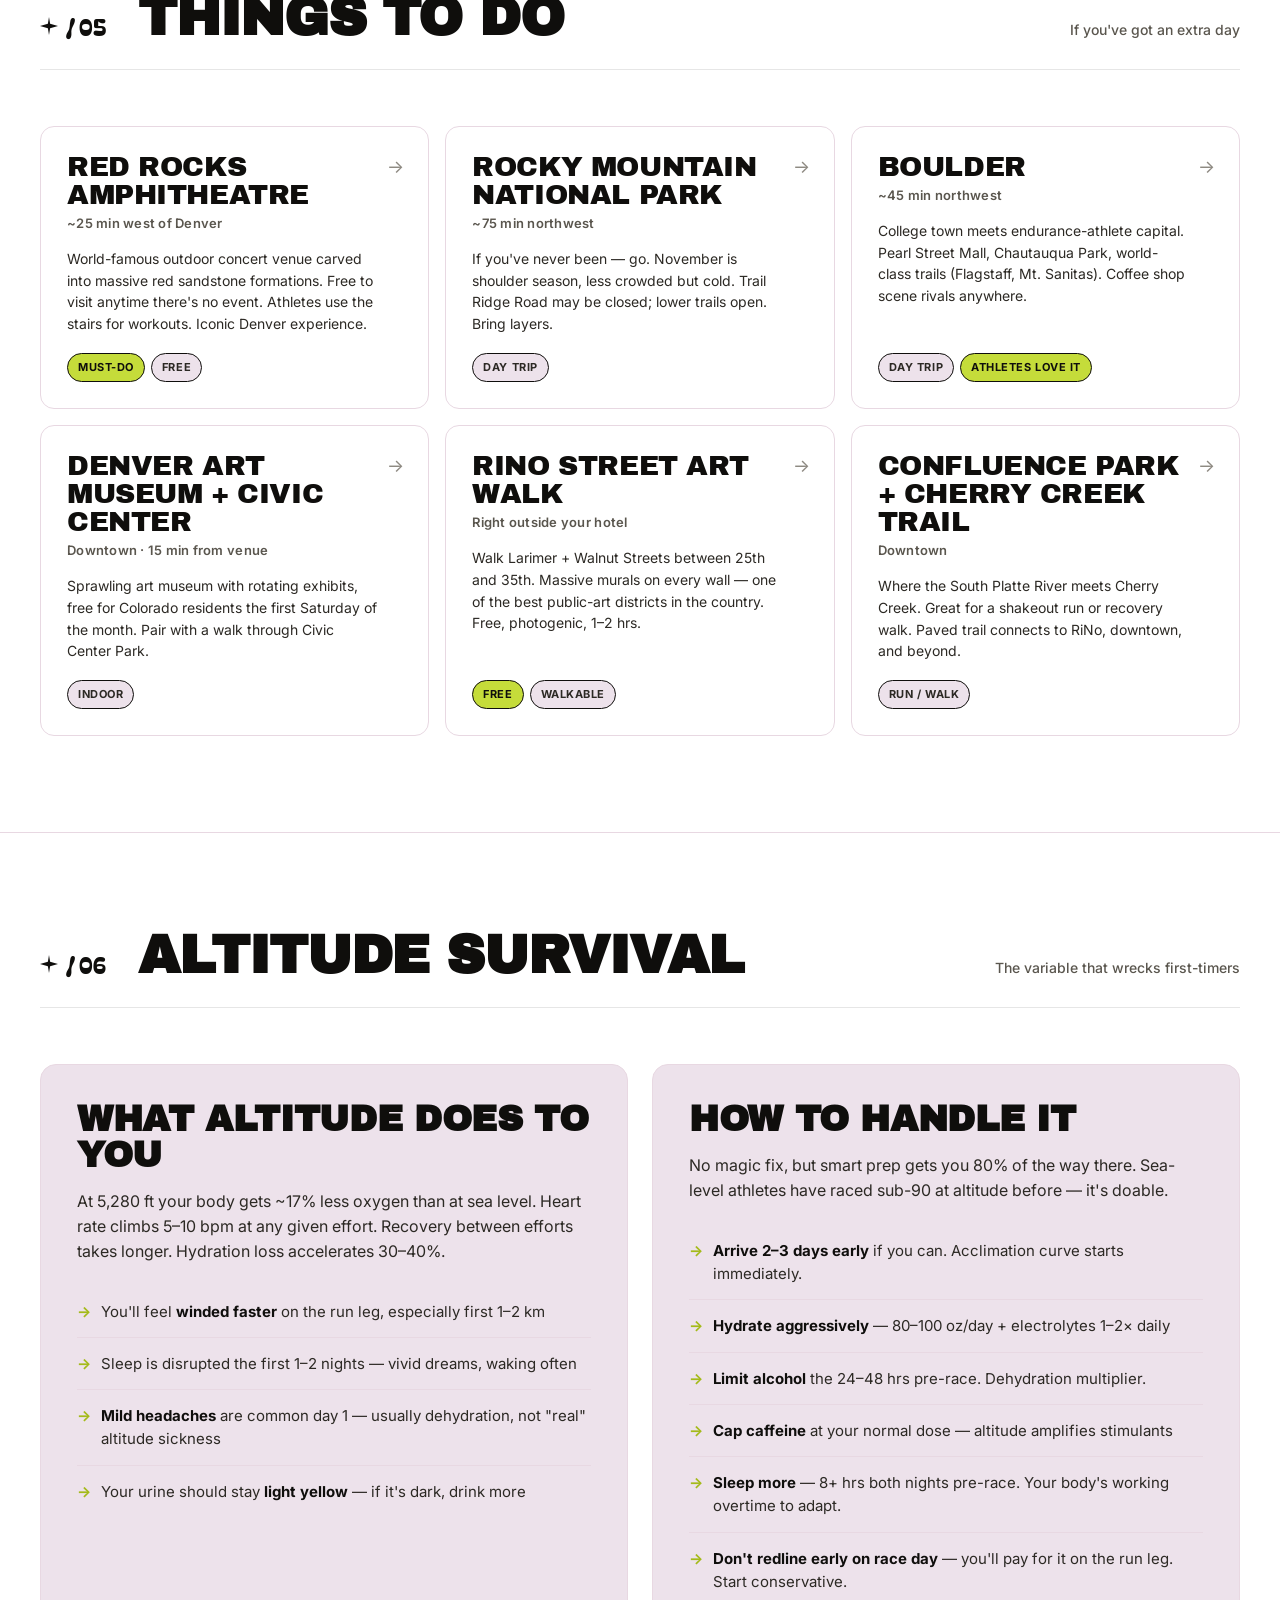
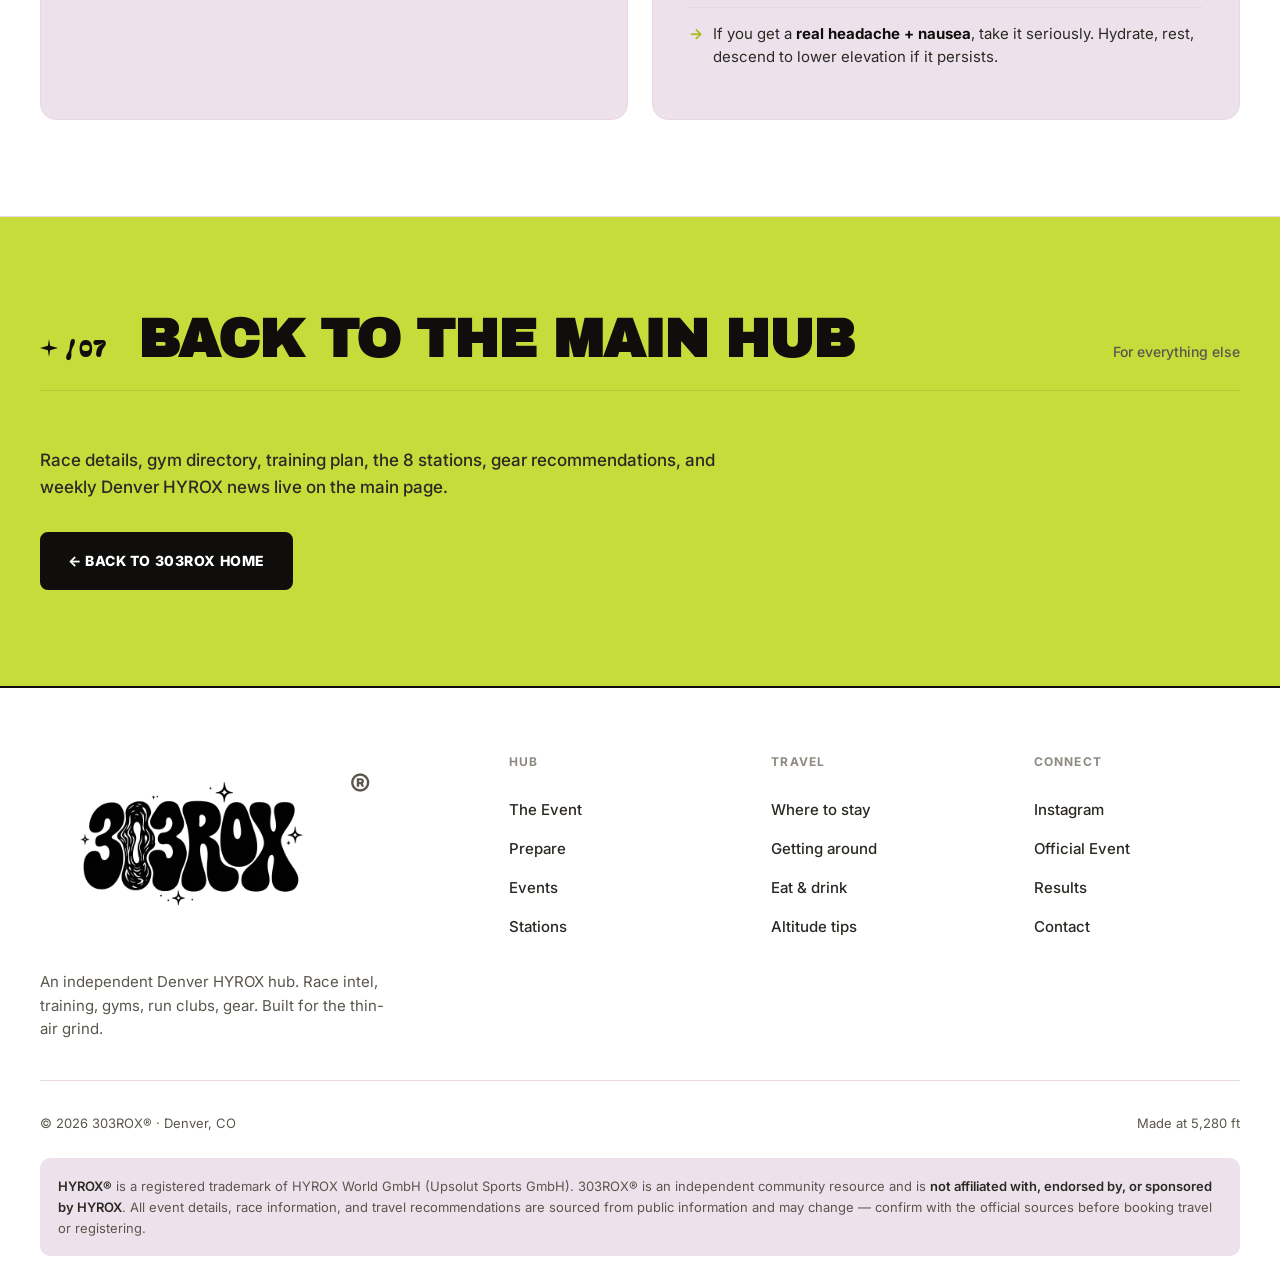
==== commit 1ec44709: "Fix venue to Stockyards Event Center; update Elite 15 + F45 news" ====
--- a/travel.html
+++ b/travel.html
@@ -6,8 +6,8 @@
 
 <!-- PRIMARY SEO -->
 <title>HYROX Denver travel guide — hotels, food, altitude tips | 303ROX®</title>
-<meta name="description" content="Traveling to Denver for HYROX Nov 12–15, 2026? Where to stay near National Western Center, getting from DIA, altitude survival tips, restaurants, and things to do.">
-<meta name="keywords" content="HYROX Denver hotels, HYROX Denver travel, National Western Center hotels, Denver altitude tips, things to do Denver HYROX, where to stay HYROX Denver, RiNo hotels, Denver travel guide HYROX">
+<meta name="description" content="Traveling to Denver for HYROX Nov 12–15, 2026? Where to stay near Stockyards Event Center, getting from DIA, altitude survival tips, restaurants, and things to do.">
+<meta name="keywords" content="HYROX Denver hotels, HYROX Denver travel, Stockyards Event Center hotels, Denver altitude tips, things to do Denver HYROX, where to stay HYROX Denver, RiNo hotels, Denver travel guide HYROX">
 <meta name="author" content="303ROX">
 <meta name="robots" content="index, follow, max-image-preview:large">
 <link rel="canonical" href="https://303rox.com/travel.html">
@@ -40,7 +40,7 @@
 <link rel="preconnect" href="https://fonts.googleapis.com">
 <link rel="preconnect" href="https://fonts.gstatic.com" crossorigin>
 <link href="https://fonts.googleapis.com/css2?family=Anton&family=Archivo+Black&family=Bagel+Fat+One&family=Inter:wght@400;500;600;700;800;900&display=swap" rel="stylesheet">
-<link rel="stylesheet" href="styles.css">
+<link rel="stylesheet" href="styles.css?v=20260523-ig">
 </head>
 <body>
 
@@ -49,16 +49,16 @@
   <div class="ticker-track">
     <span class="ticker-item">DENVER, CO <span class="ticker-dot">●</span> 5,280 FT</span>
     <span class="ticker-item">HYROX DENVER <span class="ticker-dot">●</span> NOV 12–15, 2026</span>
-    <span class="ticker-item">NATIONAL WESTERN CENTER <span class="ticker-dot">●</span> 4655 HUMBOLDT ST</span>
+    <span class="ticker-item">STOCKYARDS EVENT CENTER <span class="ticker-dot">●</span> 5115 RACE CT</span>
     <span class="ticker-item">ARRIVE 2–3 DAYS EARLY <span class="ticker-dot">●</span> ALTITUDE TRAINING</span>
     <span class="ticker-item">TICKETS ON SALE NOW <span class="ticker-dot">●</span> STILL AVAILABLE</span>
-    <span class="ticker-item">UPDATED <span class="last-updated">MAY 20, 2026</span></span>
+    <span class="ticker-item">UPDATED <span class="last-updated">MAY 25, 2026</span></span>
     <span class="ticker-item">DENVER, CO <span class="ticker-dot">●</span> 5,280 FT</span>
     <span class="ticker-item">HYROX DENVER <span class="ticker-dot">●</span> NOV 12–15, 2026</span>
-    <span class="ticker-item">NATIONAL WESTERN CENTER <span class="ticker-dot">●</span> 4655 HUMBOLDT ST</span>
+    <span class="ticker-item">STOCKYARDS EVENT CENTER <span class="ticker-dot">●</span> 5115 RACE CT</span>
     <span class="ticker-item">ARRIVE 2–3 DAYS EARLY <span class="ticker-dot">●</span> ALTITUDE TRAINING</span>
     <span class="ticker-item">TICKETS ON SALE NOW <span class="ticker-dot">●</span> STILL AVAILABLE</span>
-    <span class="ticker-item">UPDATED <span class="last-updated">MAY 20, 2026</span></span>
+    <span class="ticker-item">UPDATED <span class="last-updated">MAY 25, 2026</span></span>
   </div>
 </div>
 
@@ -87,15 +87,15 @@
     <div>
       <div class="eyebrow">Race Weekend · Nov 12–15, 2026</div>
       <h1 class="hero-title">Visiting Denver<br>for HYROX?</h1>
-      <p class="hero-lead">Everything you need before, during, and after race week — hotels near the National Western Center, altitude survival, getting from DIA, where to eat, what to do when you're not racing.</p>
+      <p class="hero-lead">Everything you need before, during, and after race week — hotels near Stockyards Event Center, altitude survival, getting from DIA, where to eat, what to do when you're not racing.</p>
       <div class="hero-meta">
         <div class="hero-meta-item">
           <span class="hero-meta-label">Venue</span>
-          <span class="hero-meta-value">National Western Center</span>
+          <span class="hero-meta-value">Stockyards Event Center</span>
         </div>
         <div class="hero-meta-item">
           <span class="hero-meta-label">Address</span>
-          <span class="hero-meta-value">4655 Humboldt St, Denver, CO 80216</span>
+          <span class="hero-meta-value">5115 Race Ct, Denver, CO 80216</span>
         </div>
         <div class="hero-meta-item">
           <span class="hero-meta-label">Altitude</span>
@@ -127,7 +127,7 @@
         </div>
         <div class="race-info-row">
           <div class="race-info-label">Venue</div>
-          <div class="race-info-value">National Western Center<br><span class="light">4655 Humboldt St, Denver, CO 80216 — north Denver / Commerce City</span></div>
+          <div class="race-info-value">Stockyards Event Center<br><span class="light">5115 Race Ct, Denver, CO 80216 — National Western Complex, north Denver</span></div>
         </div>
         <div class="race-info-row">
           <div class="race-info-label">Parking</div>
@@ -159,7 +159,7 @@
       <div class="section-sub">Close to the venue, close to good food</div>
     </div>
 
-    <p class="submit-lead">National Western Center sits in north Denver near the National Western Complex — not downtown's main hotel zone, but easily walkable to RiNo (the River North Art District). Best moves: stay in RiNo for restaurants and breweries, or near the National Western for a 5-min trip to the venue.</p>
+    <p class="submit-lead">Stockyards Event Center sits on the National Western Complex grounds in north Denver — not downtown's main hotel zone, but a short ride from RiNo (the River North Art District). Best moves: stay in RiNo for restaurants and breweries, or near the National Western Complex for a 5-min trip to the venue.</p>
 
     <div class="directory">
       <a class="directory-row" href="https://www.cambriaderindenver.com/" target="_blank" rel="noopener">
@@ -198,7 +198,7 @@
         <div class="directory-num">05</div>
         <div><div class="directory-name">Holiday Inn Express Denver Central North</div></div>
         <div class="directory-area">National Western · ~1 mi to venue</div>
-        <div class="directory-desc">Practical pick close to the National Western area and venue. Free breakfast, seasonal pool. Reliable budget option.</div>
+        <div class="directory-desc">Practical pick close to the National Western Complex and the Stockyards venue. Free breakfast, seasonal pool. Reliable budget option.</div>
         <div class="directory-badges"><span class="tag">Budget</span><span class="tag tag-accent">Close to venue</span></div>
         <div class="arrow">→</div>
       </a>
--- a/styles.css
+++ b/styles.css
@@ -207,13 +207,16 @@
 .subnav {
   max-width: 1200px;
   margin: 0 auto;
+  background: #dcc6d9;            /* literal lavender — fallback if CSS vars get stripped */
   background: var(--bg-3);
-  border: 2px solid var(--ink);
+  border: 2px solid #0f0e0c;
   border-radius: 14px;
-  box-shadow: 8px 8px 0 var(--ink);
+  box-shadow: 8px 8px 0 #0f0e0c;
   padding: 12px 20px;
   display: flex;
+  flex-direction: row;            /* explicit — some WebViews don't default reliably */
   align-items: center;
+  flex-wrap: nowrap;
   gap: 20px;
   font-size: 14px;
   font-weight: 600;
@@ -264,8 +267,10 @@
   border: 1.5px solid var(--ink);
 }
 
-/* Mobile: drop the box, full-width nav with chunky underline */
-@media (max-width: 700px) {
+/* Mobile + narrow tablet + IG WebView: drop the box, full-width lavender bar */
+/* Breakpoint bumped to 900px to catch Instagram's in-app browser, which renders */
+/* at a wider effective viewport than the actual phone width.                  */
+@media (max-width: 900px) {
   .subnav-frame {
     padding: 0;
     background: transparent;
@@ -273,16 +278,21 @@
   .subnav {
     max-width: 100%;
     margin: 0;
+    background: #dcc6d9;            /* literal lavender — fallback if CSS vars get stripped */
     background: var(--bg-3);
     border: none;
-    border-top: 1px solid var(--ink);
-    border-bottom: 5px solid var(--ink);
+    border-top: 1px solid #0f0e0c;
+    border-bottom: 5px solid #0f0e0c;
     border-radius: 0;
     box-shadow: none;
     padding: 8px 16px;
     gap: 12px;
+    display: flex;
+    flex-direction: row;            /* explicit — some WebViews don't default reliably */
+    align-items: center;
+    flex-wrap: nowrap;
   }
-  .nav-logo { height: 48px; max-width: 160px; }
+  .nav-logo { height: 48px; max-width: 160px; flex-shrink: 0; }
   .nav-logo img { height: 48px; max-width: 160px; max-height: 48px; }
   .nav-links {
     flex-wrap: nowrap;
@@ -294,6 +304,8 @@
     scrollbar-width: none;
     -ms-overflow-style: none;
     -webkit-overflow-scrolling: touch;
+    flex: 1 1 auto;
+    min-width: 0;
   }
   .nav-links::-webkit-scrollbar { display: none; }
   .nav-links a {
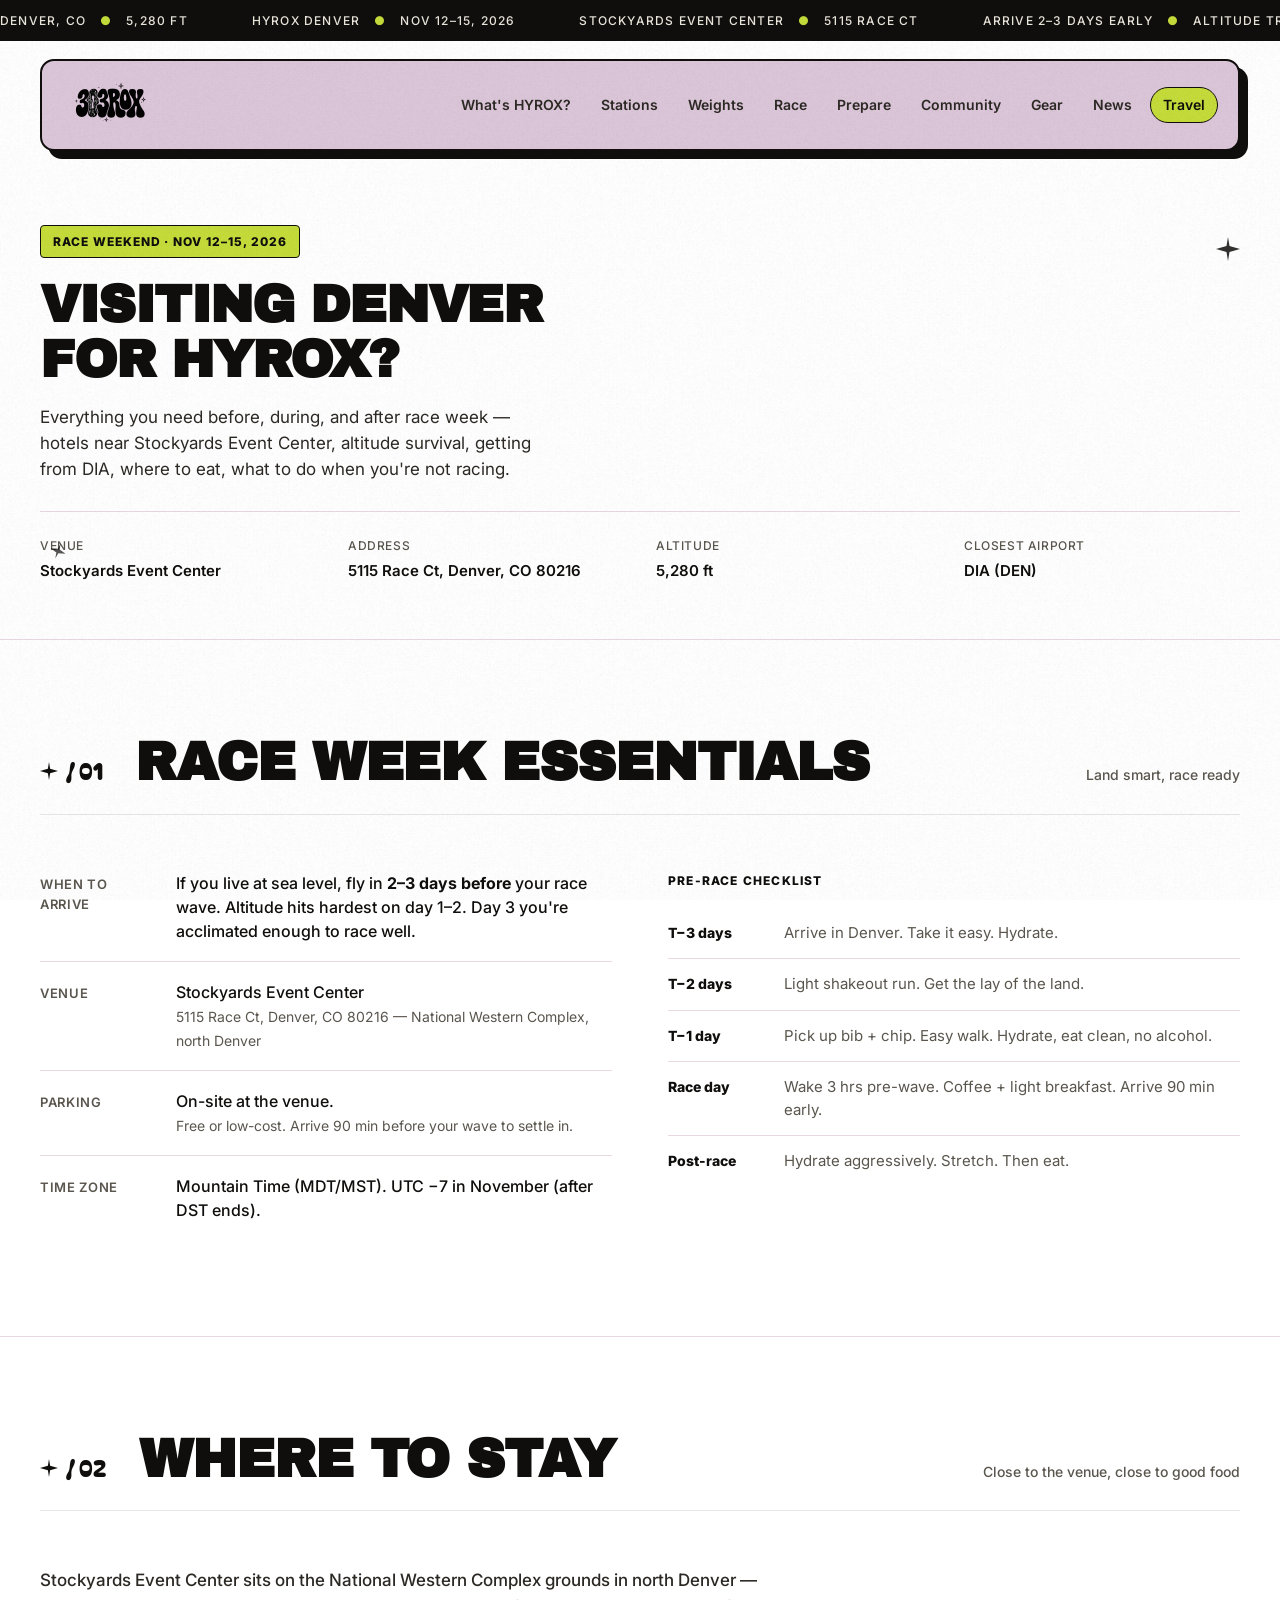
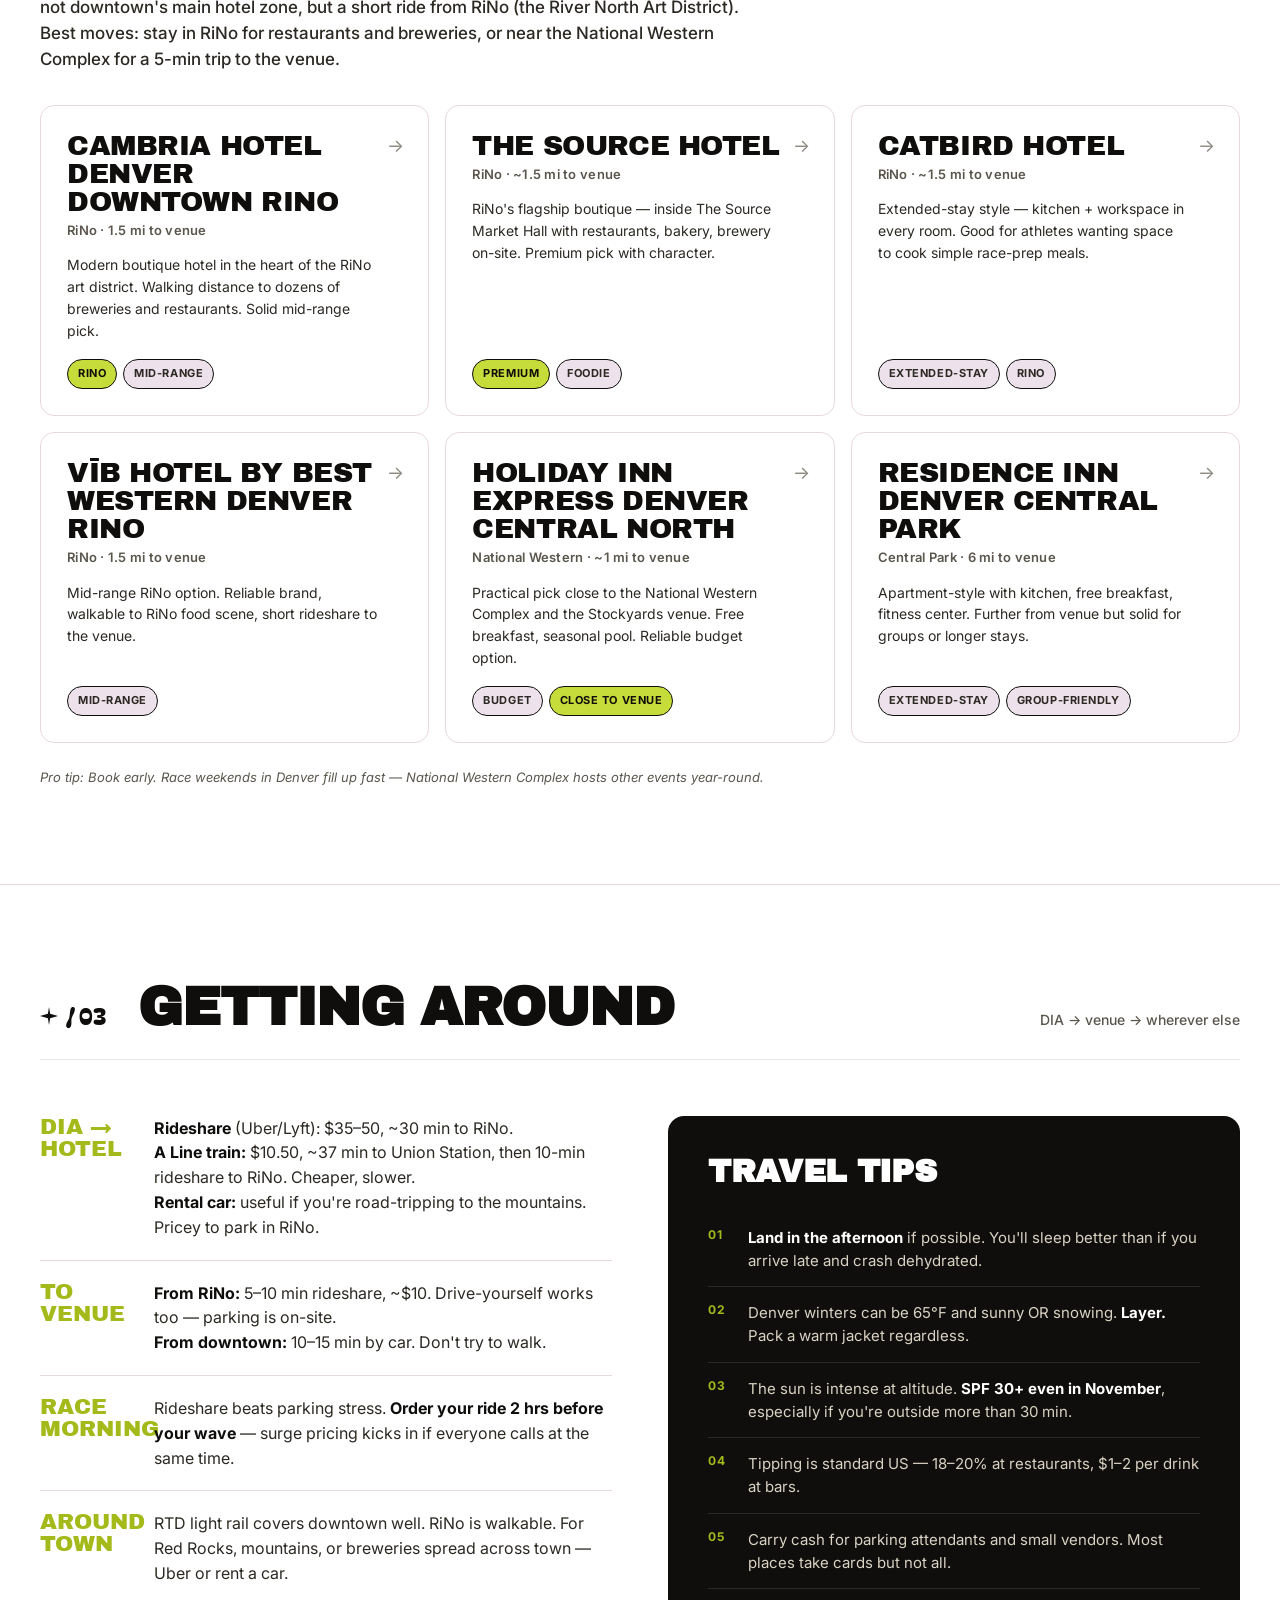
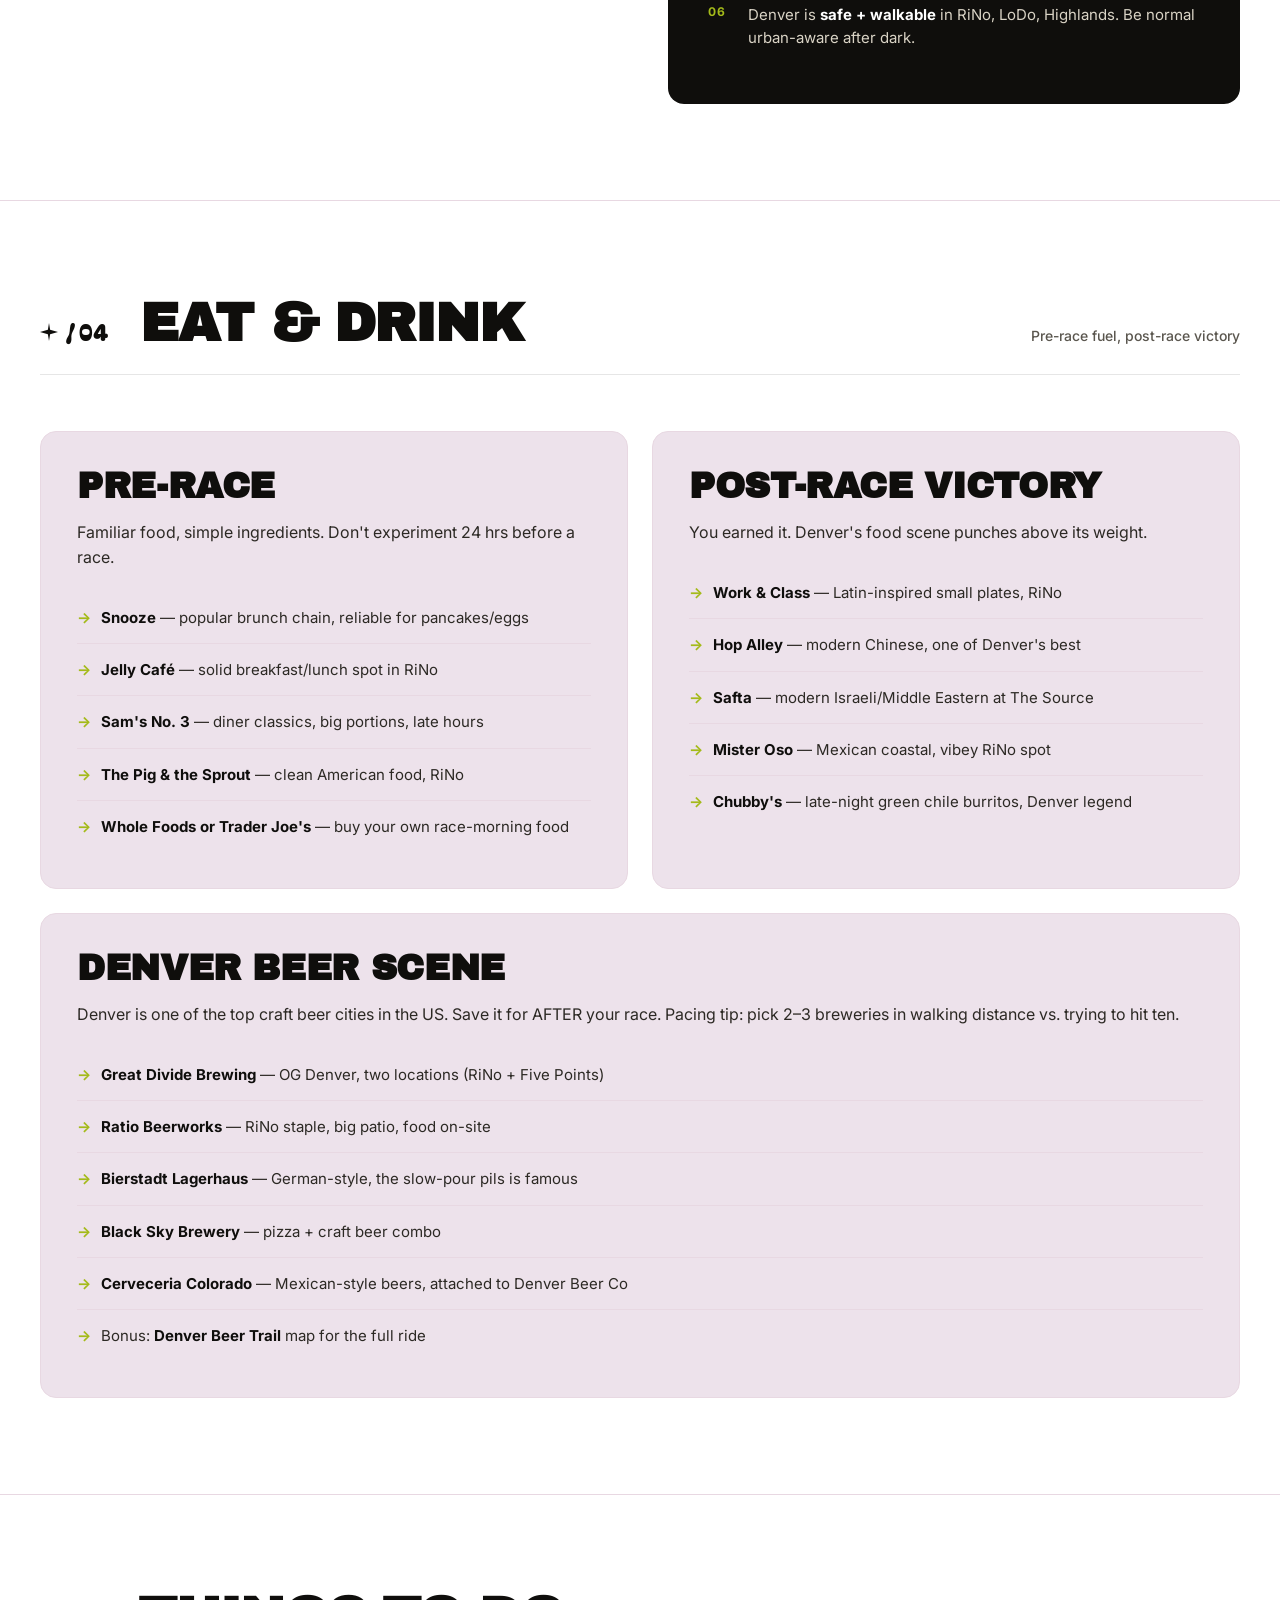
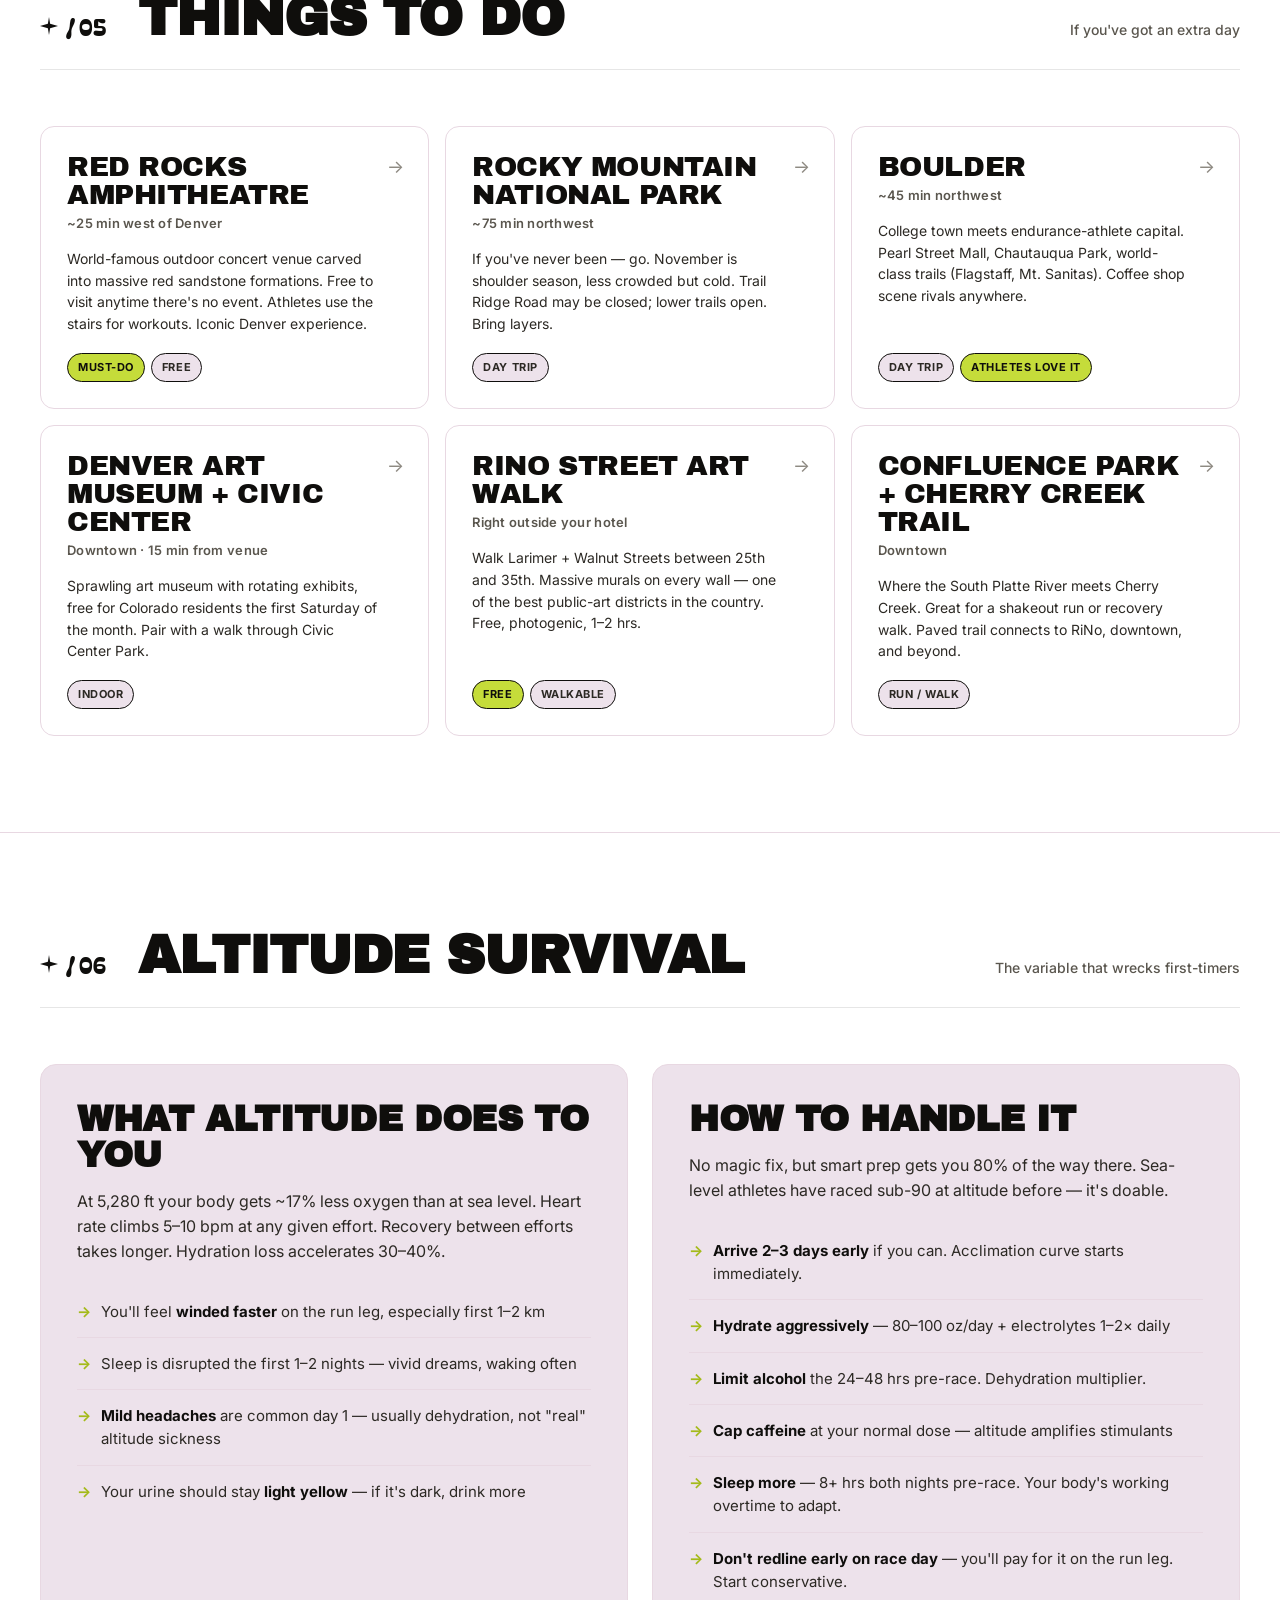
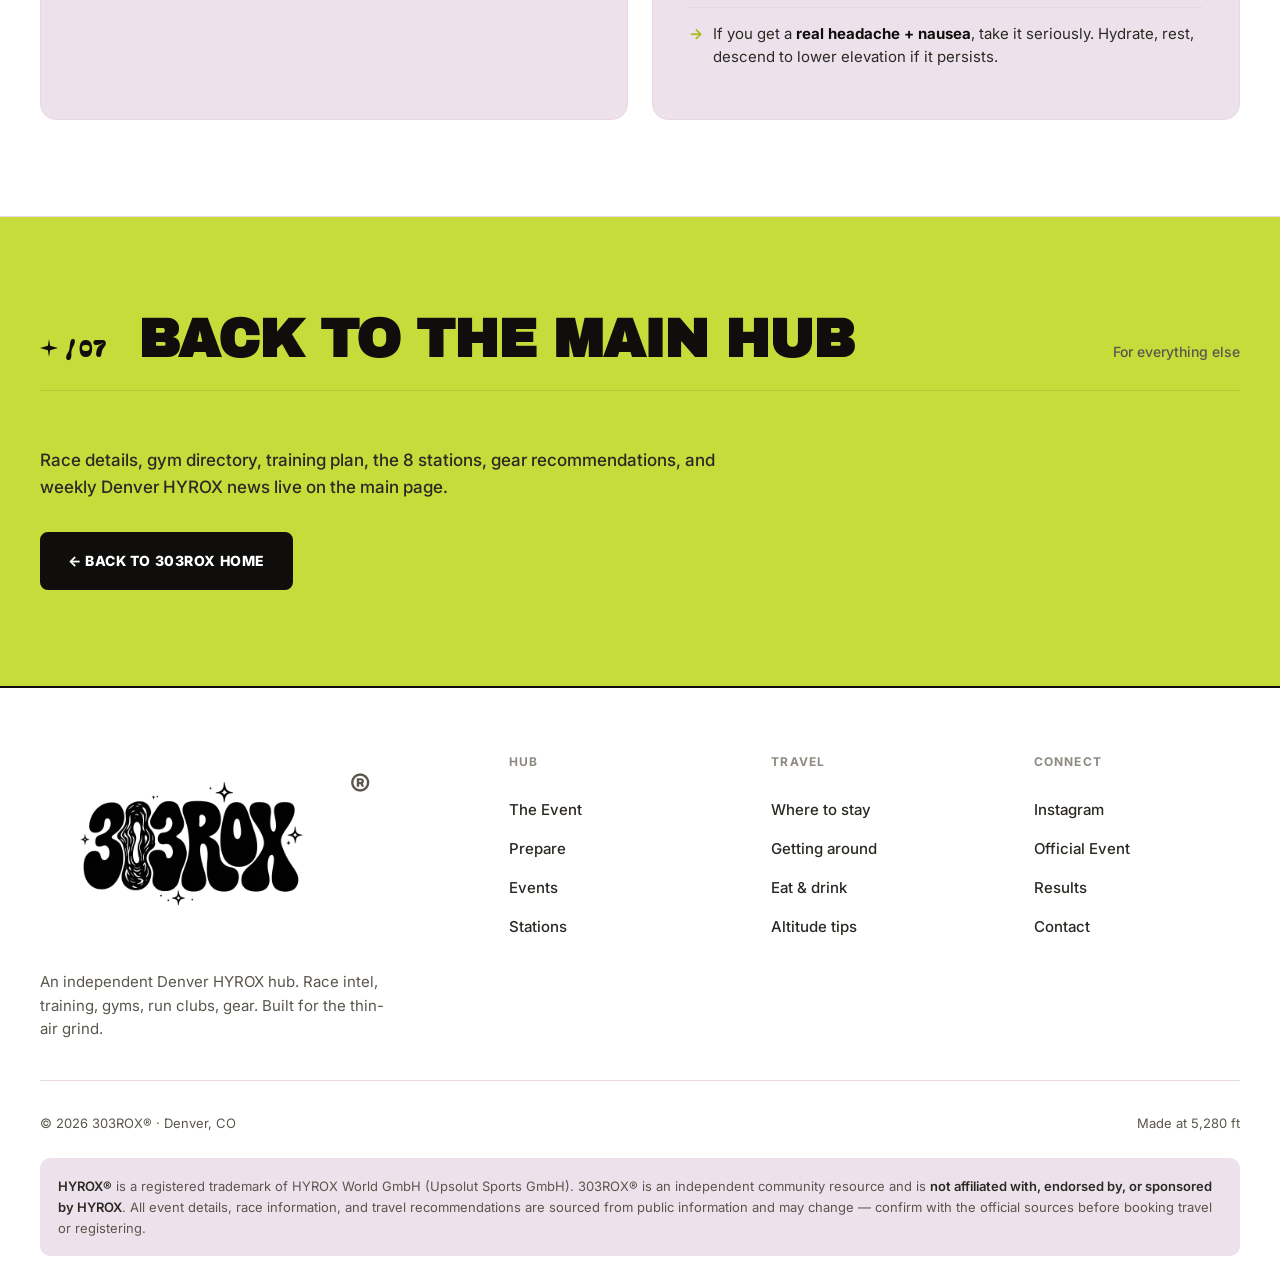
==== commit 8f8cf41f: "Content fixes + local SEO upgrades: geo tags, FAQ schema, Offer schema, clarified nav, defined jargo" ====
--- a/travel.html
+++ b/travel.html
@@ -5,12 +5,18 @@
 <meta name="viewport" content="width=device-width, initial-scale=1.0">
 
 <!-- PRIMARY SEO -->
-<title>HYROX Denver travel guide — hotels, food, altitude tips | 303ROX®</title>
-<meta name="description" content="Traveling to Denver for HYROX Nov 12–15, 2026? Where to stay near Stockyards Event Center, getting from DIA, altitude survival tips, restaurants, and things to do.">
-<meta name="keywords" content="HYROX Denver hotels, HYROX Denver travel, Stockyards Event Center hotels, Denver altitude tips, things to do Denver HYROX, where to stay HYROX Denver, RiNo hotels, Denver travel guide HYROX">
+<title>HYROX Denver Travel Guide — Hotels, Food, DIA, Altitude Tips | 303ROX®</title>
+<meta name="description" content="Traveling to Denver, Colorado for HYROX Nov 12–15, 2026? Where to stay near Stockyards Event Center at the National Western Complex, getting from DIA (Denver International Airport), altitude survival tips for visitors, restaurants in RiNo and LoDo, and what to do in your downtime.">
+<meta name="keywords" content="HYROX Denver hotels, HYROX Denver travel, Stockyards Event Center hotels, National Western Complex hotels, Denver altitude tips for athletes, things to do Denver HYROX weekend, where to stay HYROX Denver, RiNo hotels Denver, Denver travel guide HYROX, DIA to Stockyards, Denver International Airport to HYROX venue, Mile High altitude hydration">
 <meta name="author" content="303ROX">
 <meta name="robots" content="index, follow, max-image-preview:large">
 <link rel="canonical" href="https://303rox.com/travel.html">
+
+<!-- GEO / LOCAL SEARCH SIGNALS -->
+<meta name="geo.region" content="US-CO">
+<meta name="geo.placename" content="Denver">
+<meta name="geo.position" content="39.7392;-104.9903">
+<meta name="ICBM" content="39.7392, -104.9903">
 
 <!-- OPEN GRAPH -->
 <meta property="og:type" content="article">
@@ -40,7 +46,7 @@
 <link rel="preconnect" href="https://fonts.googleapis.com">
 <link rel="preconnect" href="https://fonts.gstatic.com" crossorigin>
 <link href="https://fonts.googleapis.com/css2?family=Anton&family=Archivo+Black&family=Bagel+Fat+One&family=Inter:wght@400;500;600;700;800;900&display=swap" rel="stylesheet">
-<link rel="stylesheet" href="styles.css?v=20260523-ig">
+<link rel="stylesheet" href="styles.css?v=20260609-seo">
 </head>
 <body>
 
@@ -68,12 +74,18 @@
     <a href="/" class="nav-logo" aria-label="303ROX home">
       <img src="303rox-logo-fixed-black-clean.png" alt="303ROX" width="96" height="64">
     </a>
-    <div class="nav-links">
-      <a href="/#event">Event</a>
-      <a href="/#prepare">Prepare</a>
-      <a href="/#events">Events</a>
+    <button class="nav-toggle" type="button" aria-label="Toggle menu" aria-expanded="false" aria-controls="nav-links">
+      <span class="nav-toggle-bar"></span>
+      <span class="nav-toggle-bar"></span>
+      <span class="nav-toggle-bar"></span>
+    </button>
+    <div class="nav-links" id="nav-links">
+      <a href="/#what">What's HYROX?</a>
       <a href="/#stations">Stations</a>
       <a href="/#weights">Weights</a>
+      <a href="/#event">Race</a>
+      <a href="/#prepare">Prepare</a>
+      <a href="/#events">Community</a>
       <a href="/#gear">Gear</a>
       <a href="/#news">News</a>
       <a href="/travel.html" class="nav-travel">Travel</a>
@@ -466,6 +478,29 @@
 </footer>
 
 <script>
+// Mobile hamburger menu toggle
+(function() {
+  var toggle = document.querySelector('.nav-toggle');
+  var subnav = document.querySelector('.subnav');
+  if (!toggle || !subnav) return;
+  toggle.addEventListener('click', function() {
+    var isOpen = subnav.classList.toggle('is-open');
+    toggle.setAttribute('aria-expanded', isOpen ? 'true' : 'false');
+  });
+  subnav.querySelectorAll('.nav-links a').forEach(function(link) {
+    link.addEventListener('click', function() {
+      subnav.classList.remove('is-open');
+      toggle.setAttribute('aria-expanded', 'false');
+    });
+  });
+  document.addEventListener('click', function(e) {
+    if (subnav.classList.contains('is-open') && !subnav.contains(e.target)) {
+      subnav.classList.remove('is-open');
+      toggle.setAttribute('aria-expanded', 'false');
+    }
+  });
+})();
+
 // Last-updated stamp — pulls from the file's Last-Modified header, populates all .last-updated elements
 (function() {
   var els = document.querySelectorAll('.last-updated');
@@ -509,7 +544,7 @@
       'open-w': '10 kg / 22 lbs',
       'pro-m':  '30 kg / 66 lbs',
       'pro-w':  '20 kg / 44 lbs' },
-    { name: 'Wall Balls', meta: 'Open W: 75 reps · all others: 100',
+    { name: 'Wall Balls', meta: 'All divisions: 100 reps',
       'open-m': '6 kg / 13 lbs',
       'open-w': '4 kg / 9 lbs',
       'pro-m':  '9 kg / 20 lbs',
--- a/styles.css
+++ b/styles.css
@@ -267,6 +267,40 @@
   border: 1.5px solid var(--ink);
 }
 
+/* Hamburger toggle — hidden on desktop */
+.nav-toggle {
+  display: none;
+  background: transparent;
+  border: none;
+  padding: 0;
+  cursor: pointer;
+  width: 44px;
+  height: 44px;
+  margin-left: auto;
+  flex-shrink: 0;
+  flex-direction: column;
+  align-items: center;
+  justify-content: center;
+  gap: 5px;
+}
+.nav-toggle-bar {
+  display: block;
+  width: 26px;
+  height: 3px;
+  background: var(--ink);
+  border-radius: 2px;
+  transition: transform 0.25s ease, opacity 0.2s ease;
+}
+.nav-toggle[aria-expanded="true"] .nav-toggle-bar:nth-child(1) {
+  transform: translateY(8px) rotate(45deg);
+}
+.nav-toggle[aria-expanded="true"] .nav-toggle-bar:nth-child(2) {
+  opacity: 0;
+}
+.nav-toggle[aria-expanded="true"] .nav-toggle-bar:nth-child(3) {
+  transform: translateY(-8px) rotate(-45deg);
+}
+
 /* Mobile + narrow tablet + IG WebView: drop the box, full-width lavender bar */
 /* Breakpoint bumped to 900px to catch Instagram's in-app browser, which renders */
 /* at a wider effective viewport than the actual phone width.                  */
@@ -291,27 +325,62 @@
     flex-direction: row;            /* explicit — some WebViews don't default reliably */
     align-items: center;
     flex-wrap: nowrap;
+    position: relative;             /* anchor for dropdown panel */
   }
   .nav-logo { height: 48px; max-width: 160px; flex-shrink: 0; }
   .nav-logo img { height: 48px; max-width: 160px; max-height: 48px; }
+  .nav-toggle { display: inline-flex; }
+
+  /* Dropdown panel — collapsed by default, expands when .subnav.is-open */
   .nav-links {
+    position: absolute;
+    top: 100%;
+    left: 0;
+    right: 0;
+    background: #dcc6d9;
+    background: var(--bg-3);
+    border-bottom: 5px solid #0f0e0c;
+    flex-direction: column;
+    align-items: stretch;
+    justify-content: flex-start;
+    gap: 0;
+    padding: 0;
+    margin: 0;
+    overflow: hidden;
+    max-height: 0;
+    transition: max-height 0.35s ease, padding 0.35s ease;
+    z-index: 50;
     flex-wrap: nowrap;
-    overflow-x: auto;
-    overflow-y: hidden;
-    justify-content: flex-start;
-    gap: 4px;
-    font-size: 13px;
-    scrollbar-width: none;
-    -ms-overflow-style: none;
-    -webkit-overflow-scrolling: touch;
-    flex: 1 1 auto;
-    min-width: 0;
   }
-  .nav-links::-webkit-scrollbar { display: none; }
+  .subnav.is-open .nav-links {
+    max-height: 90vh;
+    padding: 8px 0 12px;
+    overflow-y: auto;
+  }
   .nav-links a {
     flex-shrink: 0;
-    padding: 6px 12px;
+    padding: 14px 24px;
+    font-size: 16px;
+    font-weight: 600;
+    border-radius: 0;
+    border-bottom: 1px solid rgba(15, 14, 12, 0.12);
+    text-align: left;
+    color: var(--ink);
     white-space: nowrap;
+  }
+  .nav-links a:last-child {
+    border-bottom: none;
+  }
+  .nav-links a:hover,
+  .nav-links a:active {
+    background: var(--lime);
+    color: var(--ink);
+  }
+  .nav-travel {
+    background: var(--lime);
+    border: none;
+    border-bottom: 1px solid rgba(15, 14, 12, 0.12);
+    margin: 0;
   }
 }
 
@@ -647,11 +716,14 @@
 section#stations .section-sub { color: #a8a298; }
 section#stations .section-head { border-bottom-color: rgba(255,255,255,0.1); padding-bottom: 24px; }
 section#stations .station {
-  background: rgba(255,255,255,0.04);
-  border: 1px solid rgba(255,255,255,0.08);
+  background: rgba(255, 255, 255, 0.04);
+  border: 1px solid rgba(255, 255, 255, 0.08);
   color: #ece7dd;
 }
-section#stations .station:hover { border-color: var(--accent); background: rgba(255,255,255,0.06); }
+section#stations .station:hover {
+  border-color: var(--accent);
+  background: rgba(255, 255, 255, 0.06);
+}
 section#stations .station-name { color: #ffffff; }
 section#stations .station-dist { color: var(--accent); }
 section#stations .station-desc { color: #b8b3ac; }
@@ -1039,25 +1111,66 @@
 }
 .tips ol li strong { color: white; font-weight: 700; }
 
-/* ============ STATIONS ============ */
+/* ============ STATIONS (flat grid, 9:16 portrait, video-bg on hover) ============ */
 .stations {
   display: grid;
   grid-template-columns: repeat(4, 1fr);
   gap: 12px;
 }
-@media (max-width: 900px) { .stations { grid-template-columns: repeat(2, 1fr); } }
-@media (max-width: 500px) { .stations { grid-template-columns: 1fr; } }
+@media (max-width: 900px) { .stations { grid-template-columns: repeat(3, 1fr); } }
+@media (max-width: 700px) { .stations { grid-template-columns: repeat(2, 1fr); } }
+@media (max-width: 540px) { .stations { grid-template-columns: 1fr; gap: 16px; } }
+
 .station {
-  padding: 24px;
-  background: var(--bg-2);
-  border: 1px solid var(--line);
-  border-radius: 12px;
+  position: relative;
+  aspect-ratio: 9 / 16;
+  padding: 20px;
   display: flex;
   flex-direction: column;
-  min-height: 180px;
-  transition: border-color 0.15s ease;
-}
-.station:hover { border-color: var(--accent); }
+  border-radius: 12px;
+  overflow: hidden;
+  transition: border-color 0.3s ease, background 0.3s ease;
+}
+/* Video background — sits behind all card content */
+.station-bg {
+  position: absolute;
+  inset: 0;
+  z-index: 0;
+  background: #0f0e0c;
+  overflow: hidden;
+  pointer-events: none;
+}
+.station-bg video,
+.station-bg iframe {
+  position: absolute;
+  top: 50%;
+  left: 50%;
+  width: 100%;
+  height: 100%;
+  transform: translate(-50%, -50%);
+  border: 0;
+  display: block;
+  object-fit: cover; /* video fills card edge-to-edge, cropping if needed */
+}
+/* Dark tint layer: heavy at idle (subtle ambient motion), light on hover (full reveal) */
+.station-bg-tint {
+  position: absolute;
+  inset: 0;
+  background: rgba(15, 14, 12, 0.75);
+  transition: background 0.5s ease;
+  z-index: 1;
+}
+.station.has-video:hover .station-bg-tint {
+  background: rgba(15, 14, 12, 0.25);
+}
+/* Push all card text content above the bg */
+.station > .station-num,
+.station > .station-name,
+.station > .station-dist,
+.station > .station-desc {
+  position: relative;
+  z-index: 1;
+}
 .station-num {
   font-size: 12px;
   letter-spacing: 0.08em;
@@ -1067,7 +1180,7 @@
 }
 .station-name {
   font-family: 'Archivo Black', sans-serif;
-  font-size: 28px;
+  font-size: 26px;
   text-transform: uppercase;
   letter-spacing: -0.01em;
   line-height: 1;
@@ -1081,10 +1194,15 @@
   margin-bottom: 14px;
 }
 .station-desc {
-  font-size: 14px;
+  font-size: 13px;
   color: var(--ink-2);
-  line-height: 1.55;
+  line-height: 1.5;
   margin-top: auto;
+}
+@media (max-width: 500px) {
+  .station { padding: 16px; }
+  .station-name { font-size: 22px; }
+  .station-desc { font-size: 12px; }
 }
 
 /* ============ GEAR ============ */
@@ -1328,10 +1446,11 @@
   background: var(--ink);
   color: #ece7dd;
   font-family: 'Inter', sans-serif;
-  margin-top: 32px;
+  margin-top: 64px;
   scroll-margin-top: 24px;
-  border-top: 1px solid rgba(255,255,255,0.12);
-  padding-top: 20px;
+  border-top: 2px solid var(--lime);
+  padding-top: 44px;
+  padding-bottom: 16px;
 }
 .cheat-inner {
   max-width: 1200px;
@@ -1339,38 +1458,57 @@
 }
 .cheat-head {
   display: flex;
-  align-items: center;
+  align-items: flex-end;
   justify-content: space-between;
-  gap: 16px;
-  margin-bottom: 16px;
+  gap: 24px;
+  margin-bottom: 28px;
   flex-wrap: wrap;
 }
-.cheat-label {
+.cheat-title-block {
+  display: flex;
+  flex-direction: column;
+  gap: 6px;
+}
+.cheat-eyebrow {
   font-weight: 800;
   font-size: 12px;
   letter-spacing: 0.16em;
   color: var(--lime);
   text-transform: uppercase;
 }
+.cheat-title {
+  font-family: 'Archivo Black', sans-serif;
+  font-size: clamp(28px, 3.4vw, 40px);
+  line-height: 1;
+  letter-spacing: -0.02em;
+  color: #ffffff;
+  text-transform: uppercase;
+  margin: 0;
+}
+.cheat-sub {
+  font-size: 14px;
+  color: #a8a298;
+  font-weight: 500;
+}
 .cheat-tabs {
   display: flex;
-  gap: 6px;
+  gap: 8px;
   flex-wrap: wrap;
 }
 .cheat-tab {
   background: transparent;
-  border: 1.5px solid rgba(255,255,255,0.22);
+  border: 1.5px solid rgba(255,255,255,0.28);
   color: #ece7dd;
   font-family: 'Inter', sans-serif;
   font-weight: 700;
-  font-size: 12px;
+  font-size: 13px;
   letter-spacing: 0.06em;
-  padding: 8px 14px;
+  padding: 11px 18px;
   border-radius: 999px;
   cursor: pointer;
   transition: all .15s ease;
   text-transform: uppercase;
-  min-height: 36px;
+  min-height: 42px;
 }
 .cheat-tab:hover { background: rgba(255,255,255,0.06); border-color: rgba(255,255,255,0.4); }
 .cheat-tab.is-active {
@@ -1384,17 +1522,17 @@
   gap: 10px;
 }
 .cheat-row {
-  background: rgba(255,255,255,0.04);
-  border: 1px solid rgba(255,255,255,0.08);
-  border-radius: 10px;
-  padding: 14px;
+  background: rgba(255,255,255,0.05);
+  border: 1px solid rgba(255,255,255,0.1);
+  border-radius: 12px;
+  padding: 18px 16px;
   display: flex;
   flex-direction: column;
-  gap: 8px;
+  gap: 10px;
   min-width: 0;
 }
 .cheat-station {
-  font-size: 12px;
+  font-size: 13px;
   font-weight: 800;
   letter-spacing: 0.08em;
   text-transform: uppercase;
@@ -1404,7 +1542,7 @@
   gap: 3px;
 }
 .cheat-station span {
-  font-size: 10px;
+  font-size: 11px;
   font-weight: 600;
   letter-spacing: 0.02em;
   color: #8e8a82;
@@ -1412,11 +1550,11 @@
   line-height: 1.4;
 }
 .cheat-weight {
-  font-size: 15px;
+  font-size: 18px;
   font-weight: 800;
   color: var(--lime);
   font-variant-numeric: tabular-nums;
-  line-height: 1.35;
+  line-height: 1.3;
   margin-top: auto;
 }
 .cheat-foot {
@@ -1434,30 +1572,33 @@
 
 /* ---- Mobile: stack tabs + horizontal row layout for readability ---- */
 @media (max-width: 600px) {
-  .cheat { margin-top: 36px; padding-top: 20px; scroll-margin-top: 60px; }
-  .cheat-head { flex-direction: column; align-items: flex-start; gap: 12px; margin-bottom: 14px; }
+  .cheat { margin-top: 48px; padding-top: 32px; scroll-margin-top: 60px; }
+  .cheat-head { flex-direction: column; align-items: flex-start; gap: 18px; margin-bottom: 20px; }
+  .cheat-title { font-size: 28px; }
+  .cheat-sub { font-size: 13px; }
   .cheat-tabs { gap: 6px; width: 100%; }
   .cheat-tab {
     flex: 1 1 calc(50% - 3px);
     text-align: center;
     font-size: 12px;
-    padding: 10px 12px;
+    padding: 11px 12px;
+    min-height: 44px;
   }
-  .cheat-grid { grid-template-columns: 1fr; gap: 6px; }
+  .cheat-grid { grid-template-columns: 1fr; gap: 8px; }
   .cheat-row {
     flex-direction: row;
     align-items: center;
     justify-content: space-between;
     gap: 12px;
-    padding: 12px 14px;
+    padding: 14px 16px;
   }
   .cheat-station { flex: 1 1 auto; gap: 2px; }
   .cheat-weight {
     margin-top: 0;
-    font-size: 14px;
+    font-size: 16px;
     text-align: right;
     flex-shrink: 0;
     white-space: nowrap;
   }
-  .cheat-foot { font-size: 11px; margin-top: 12px; }
-}
+  .cheat-foot { font-size: 12px; margin-top: 16px; }
+}
